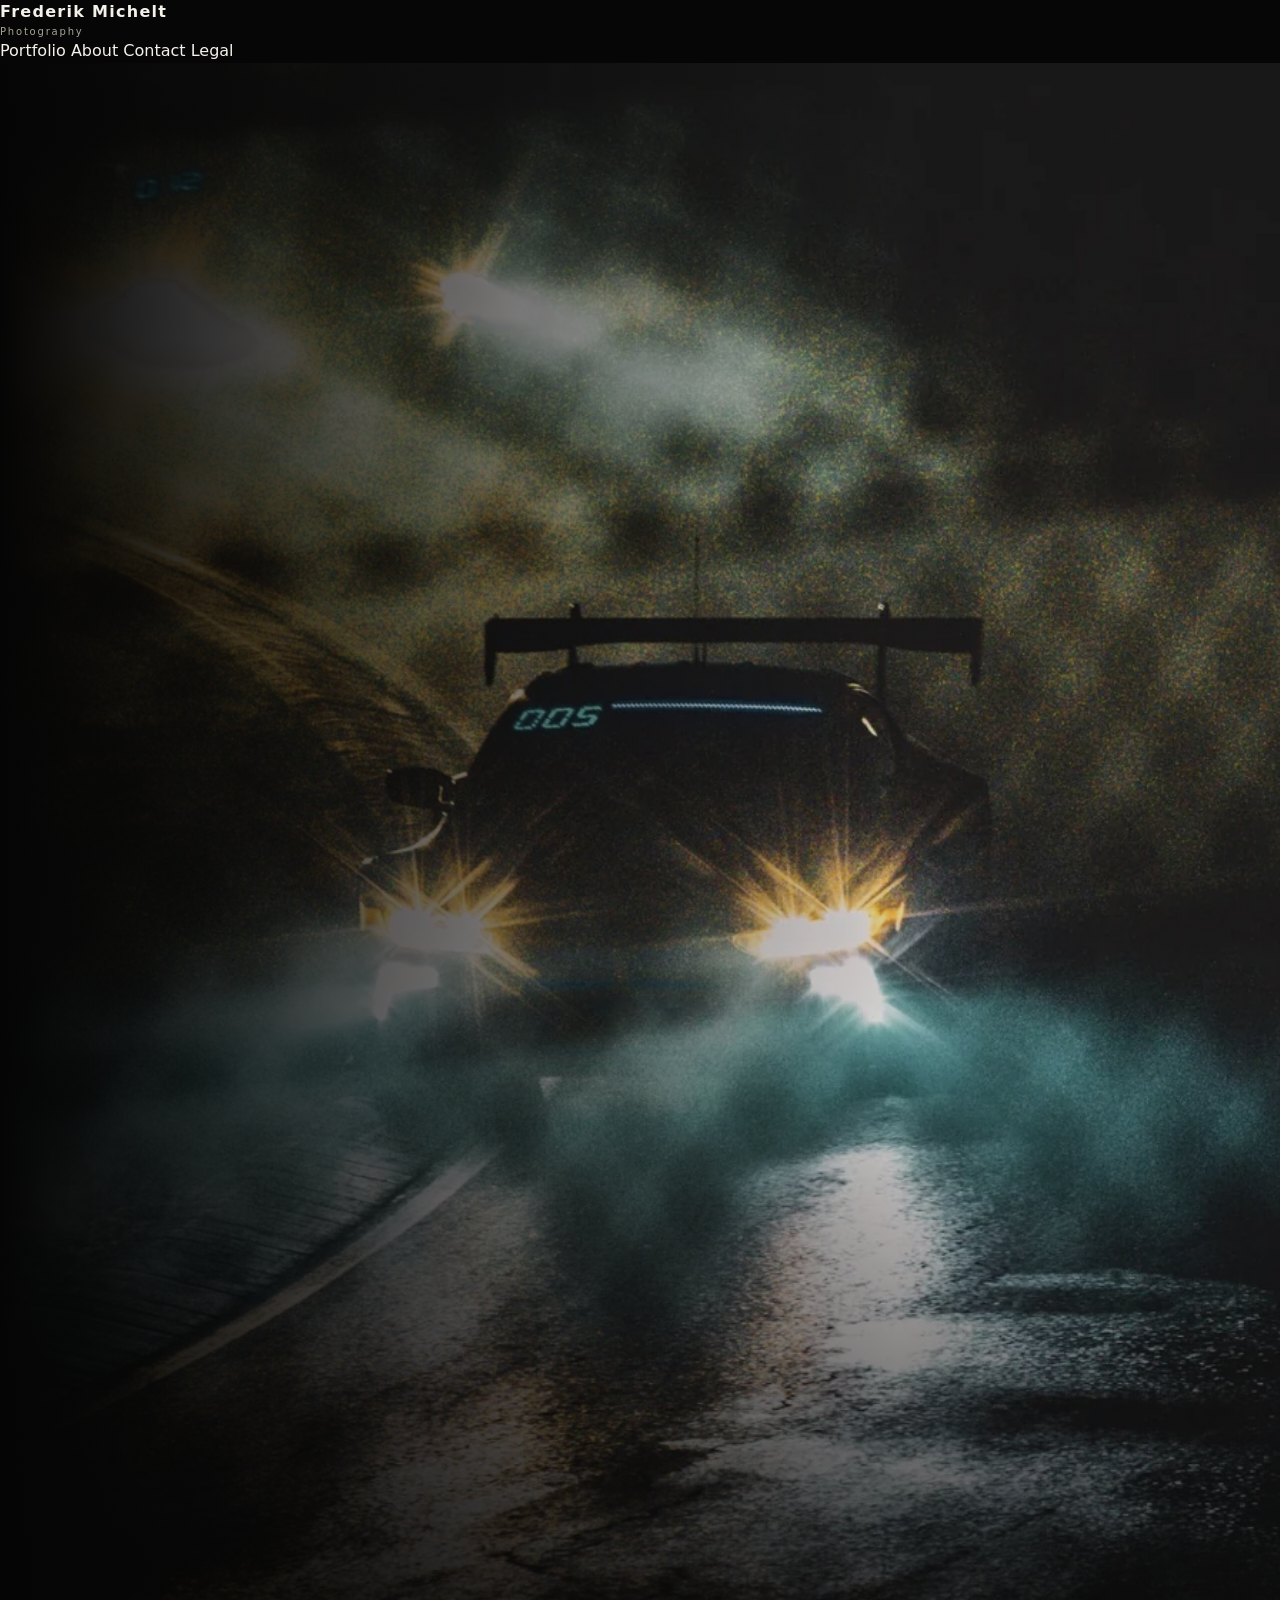
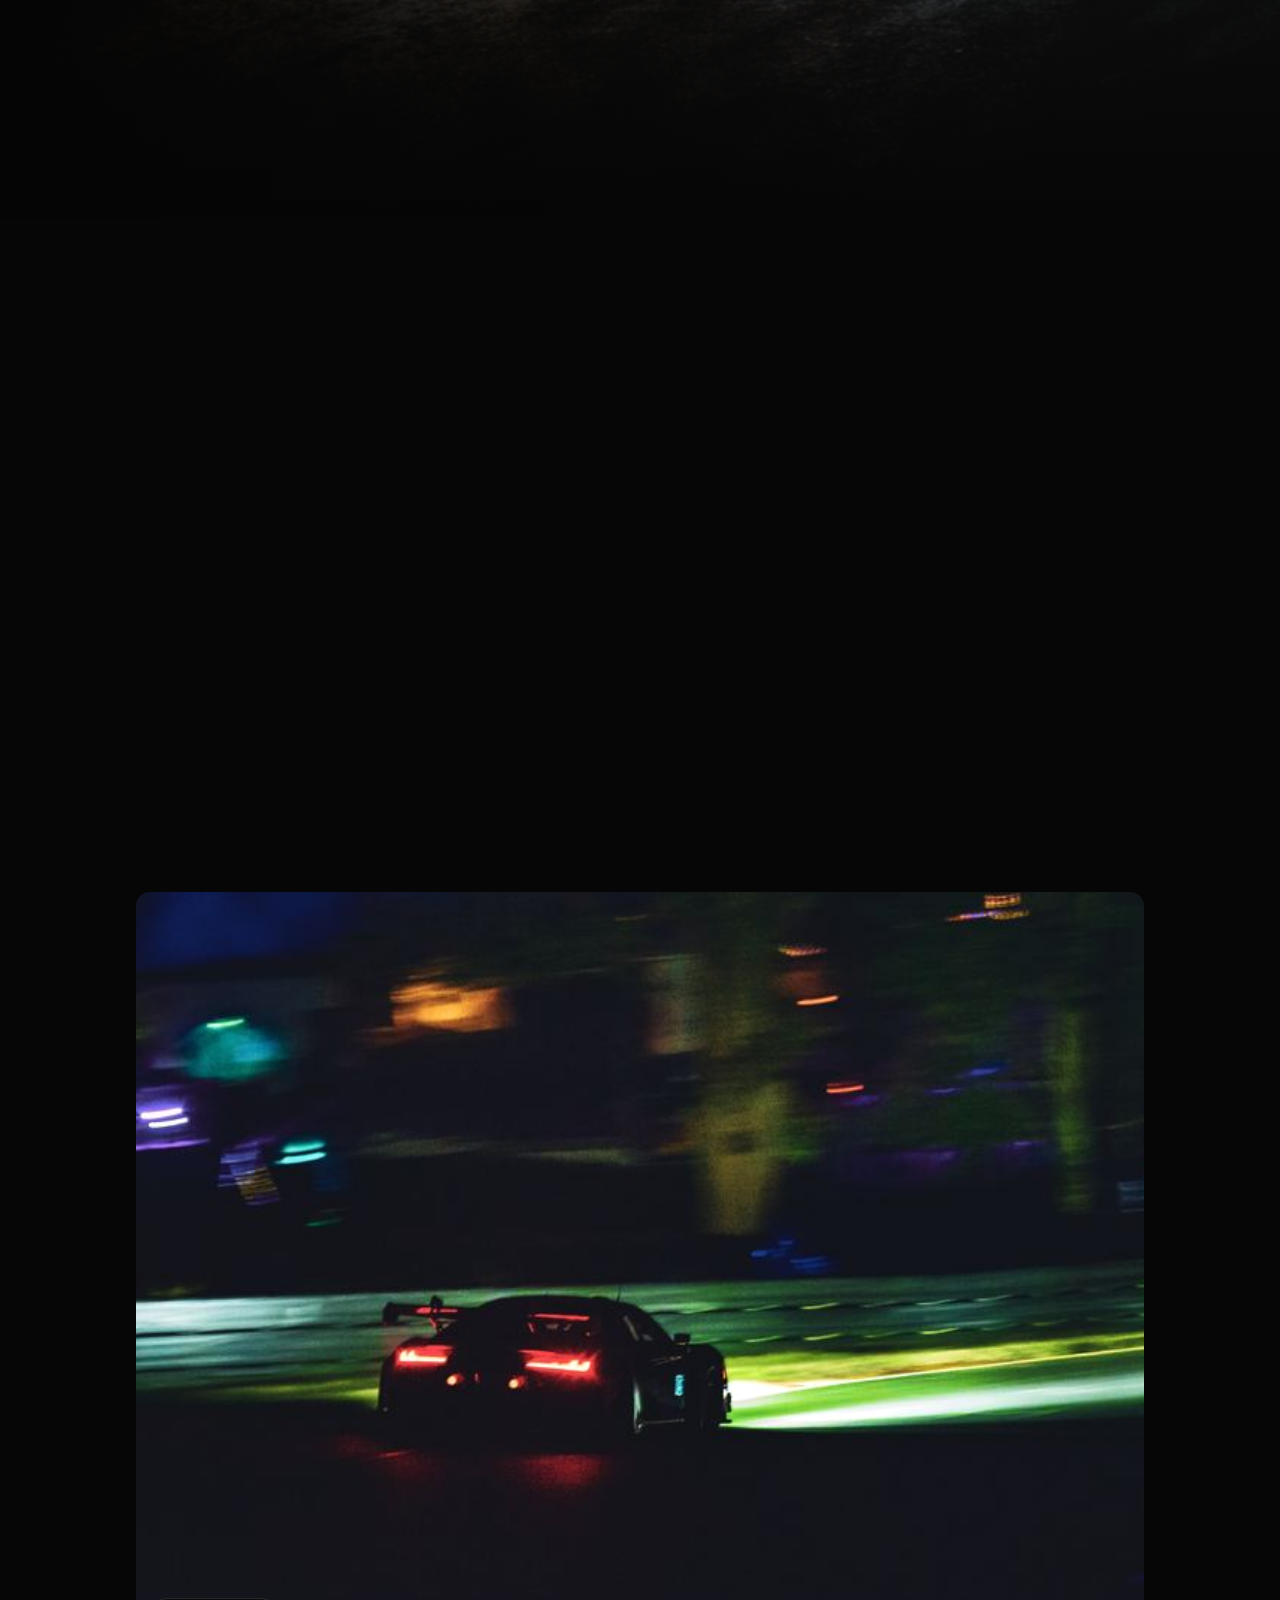
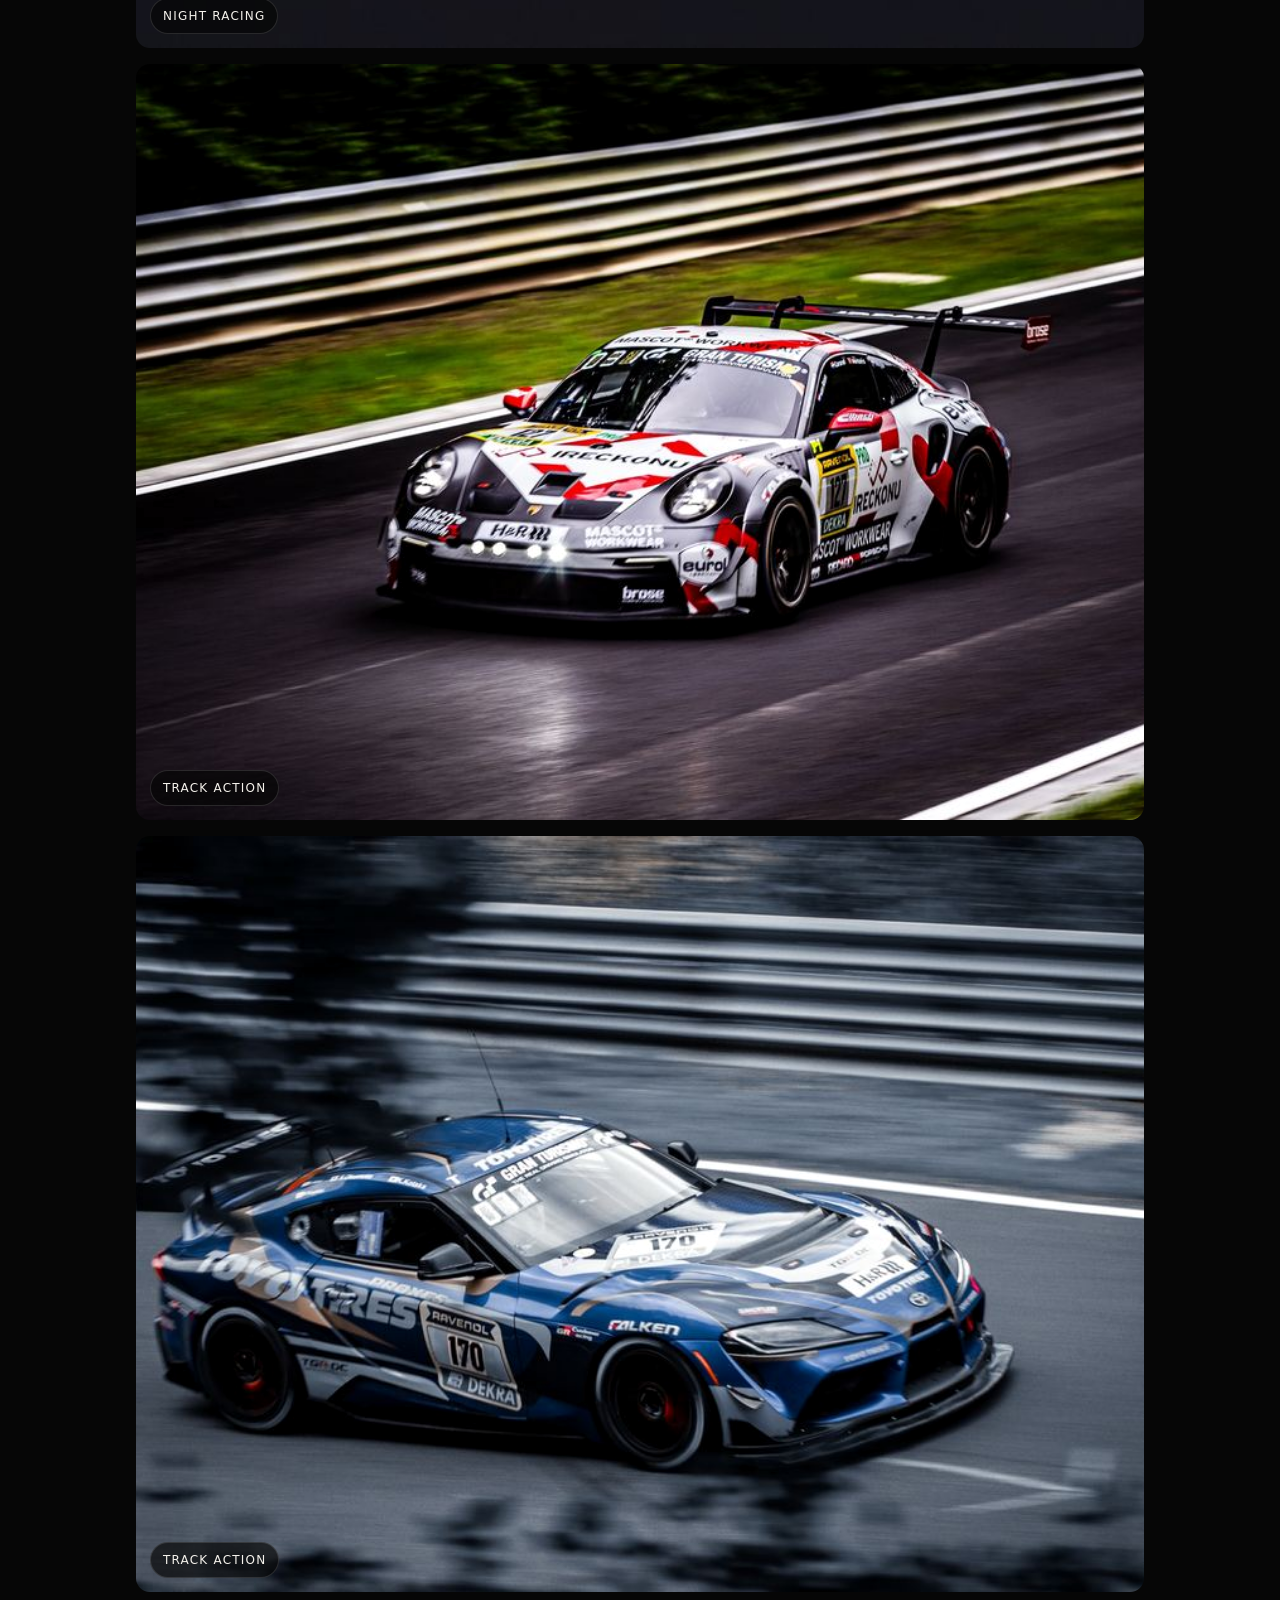
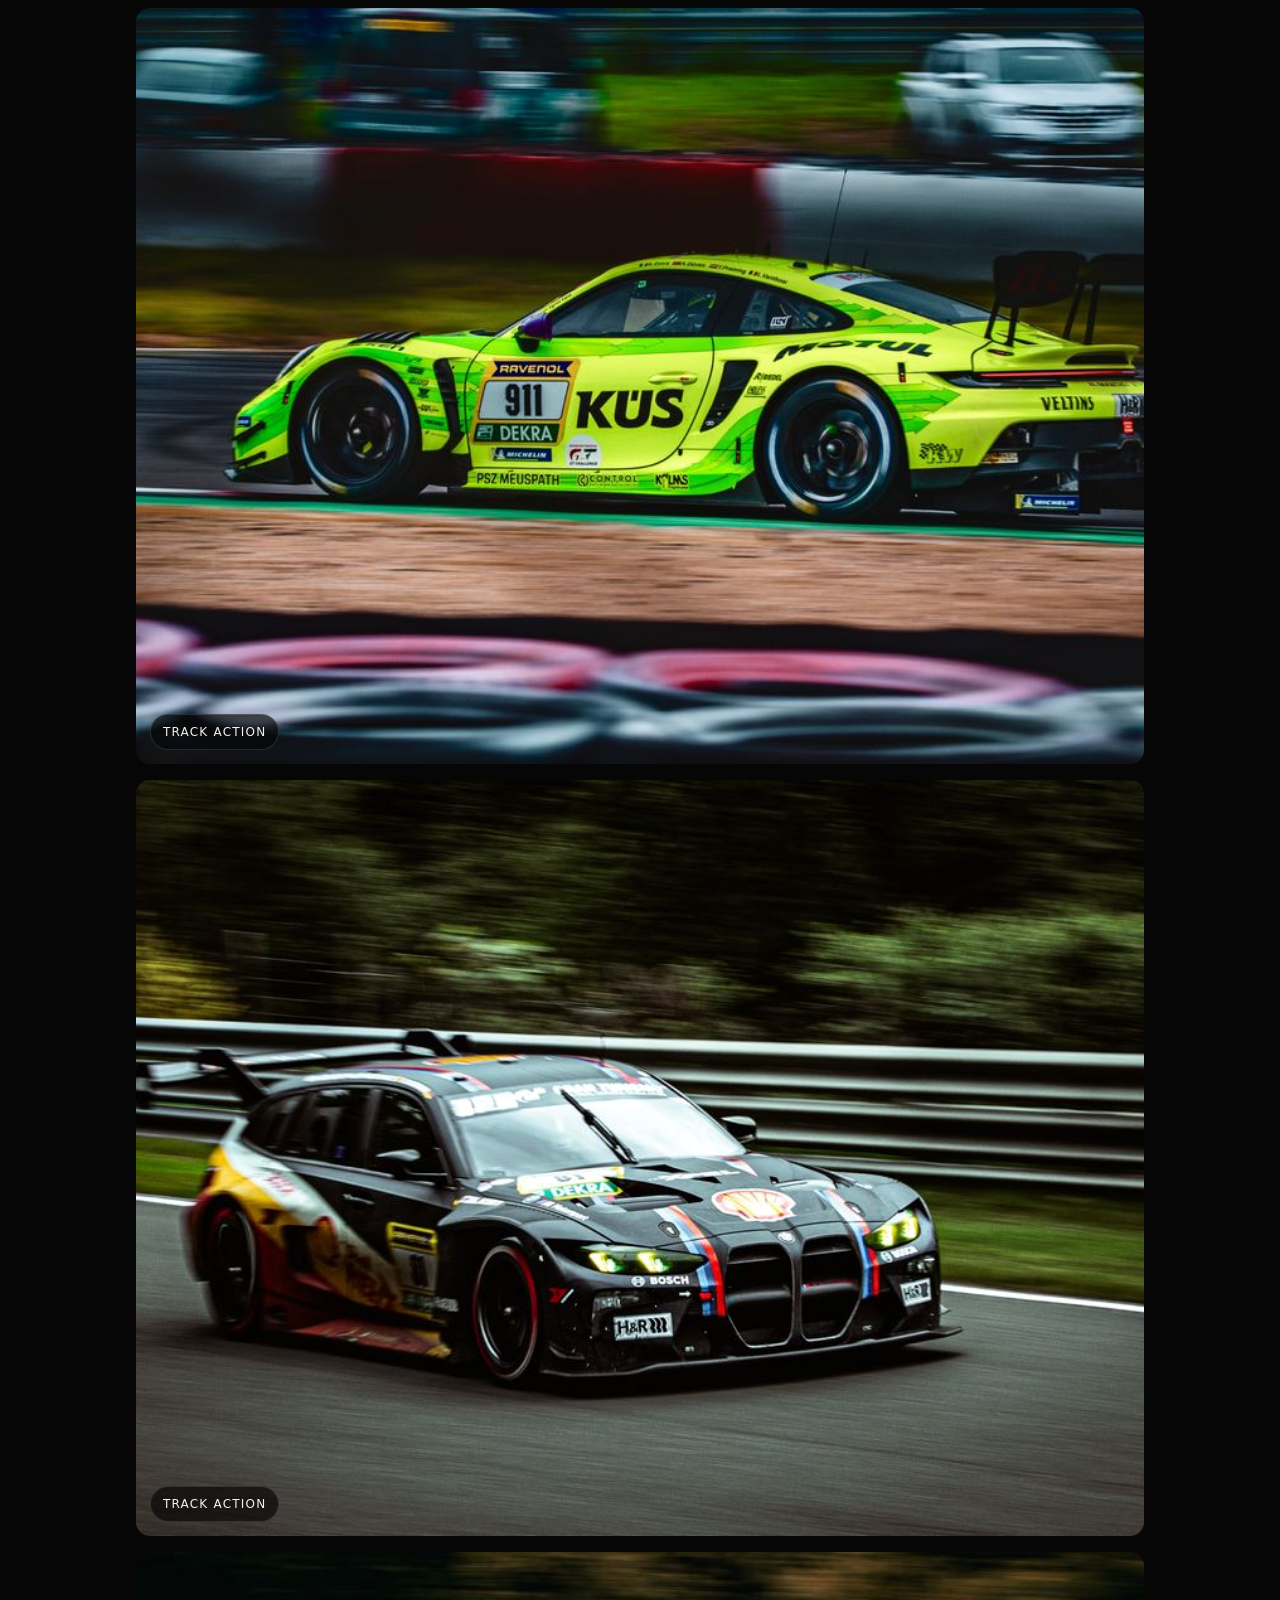
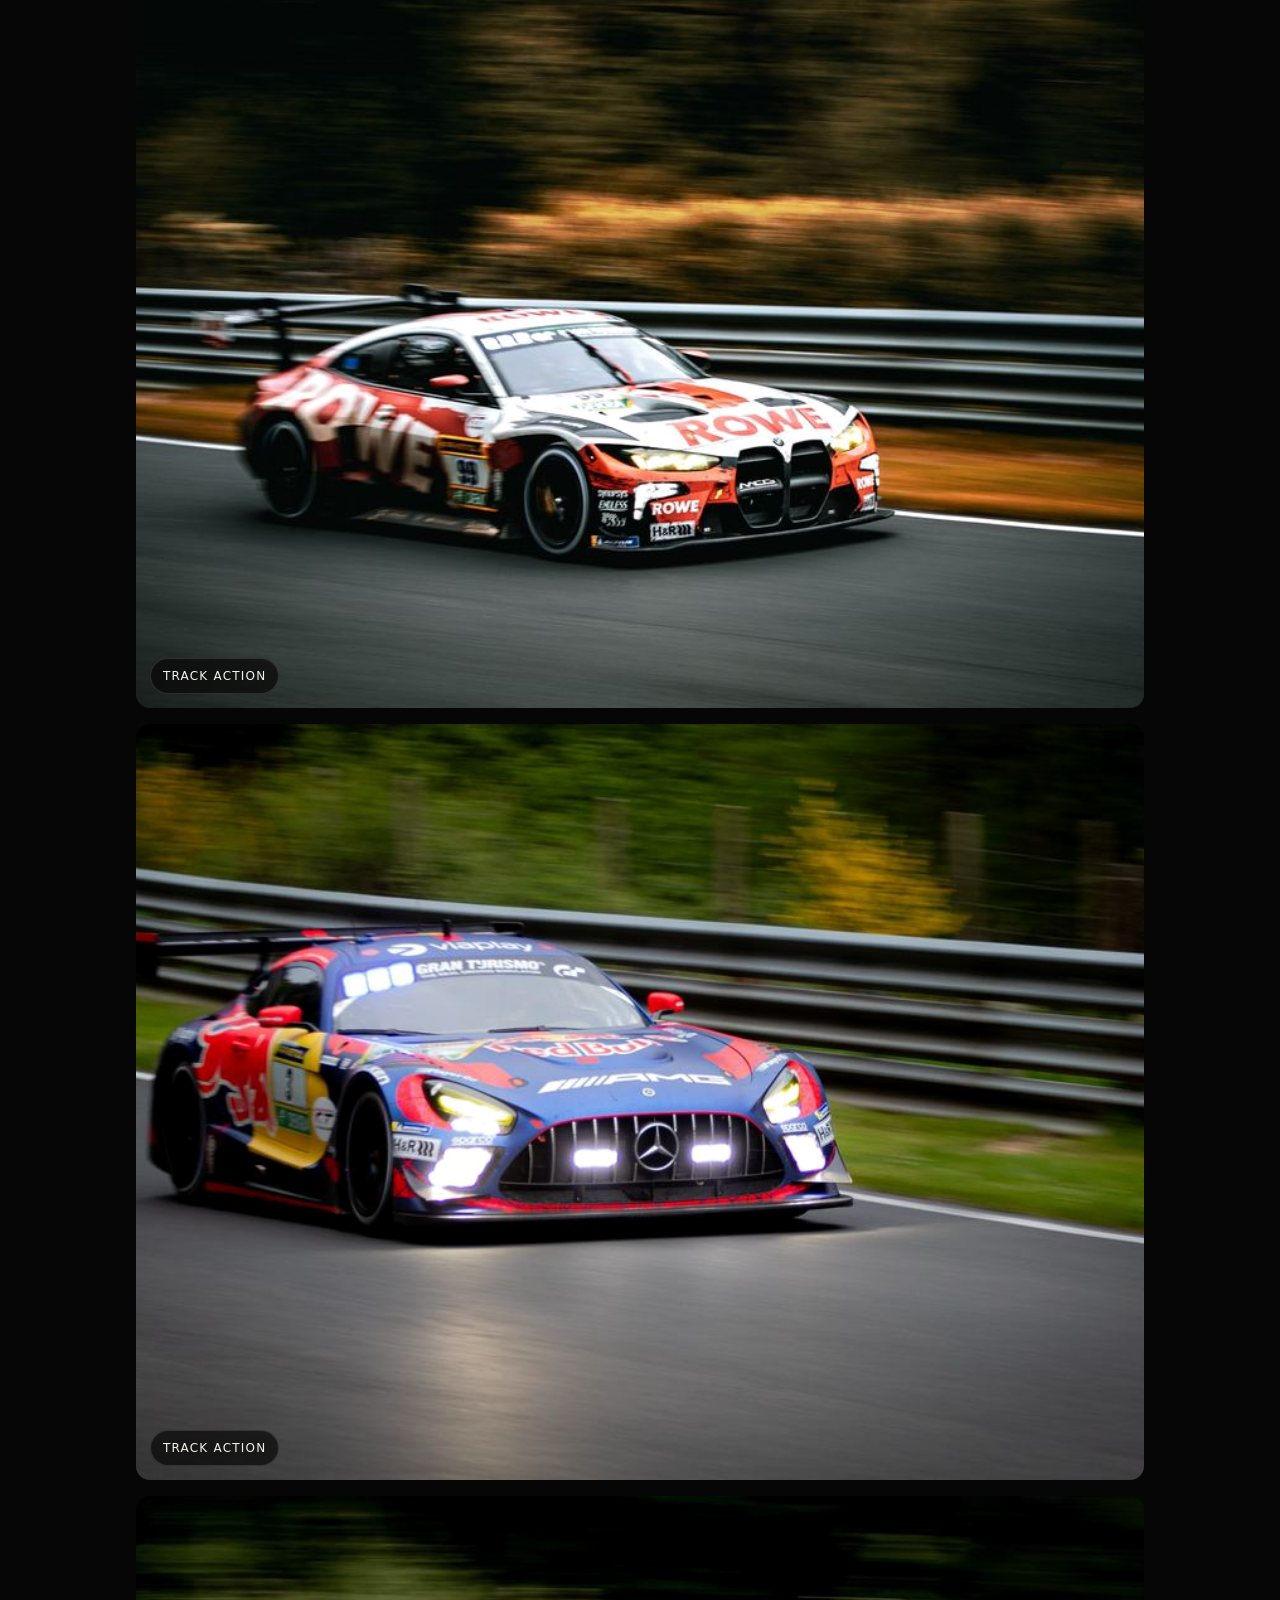
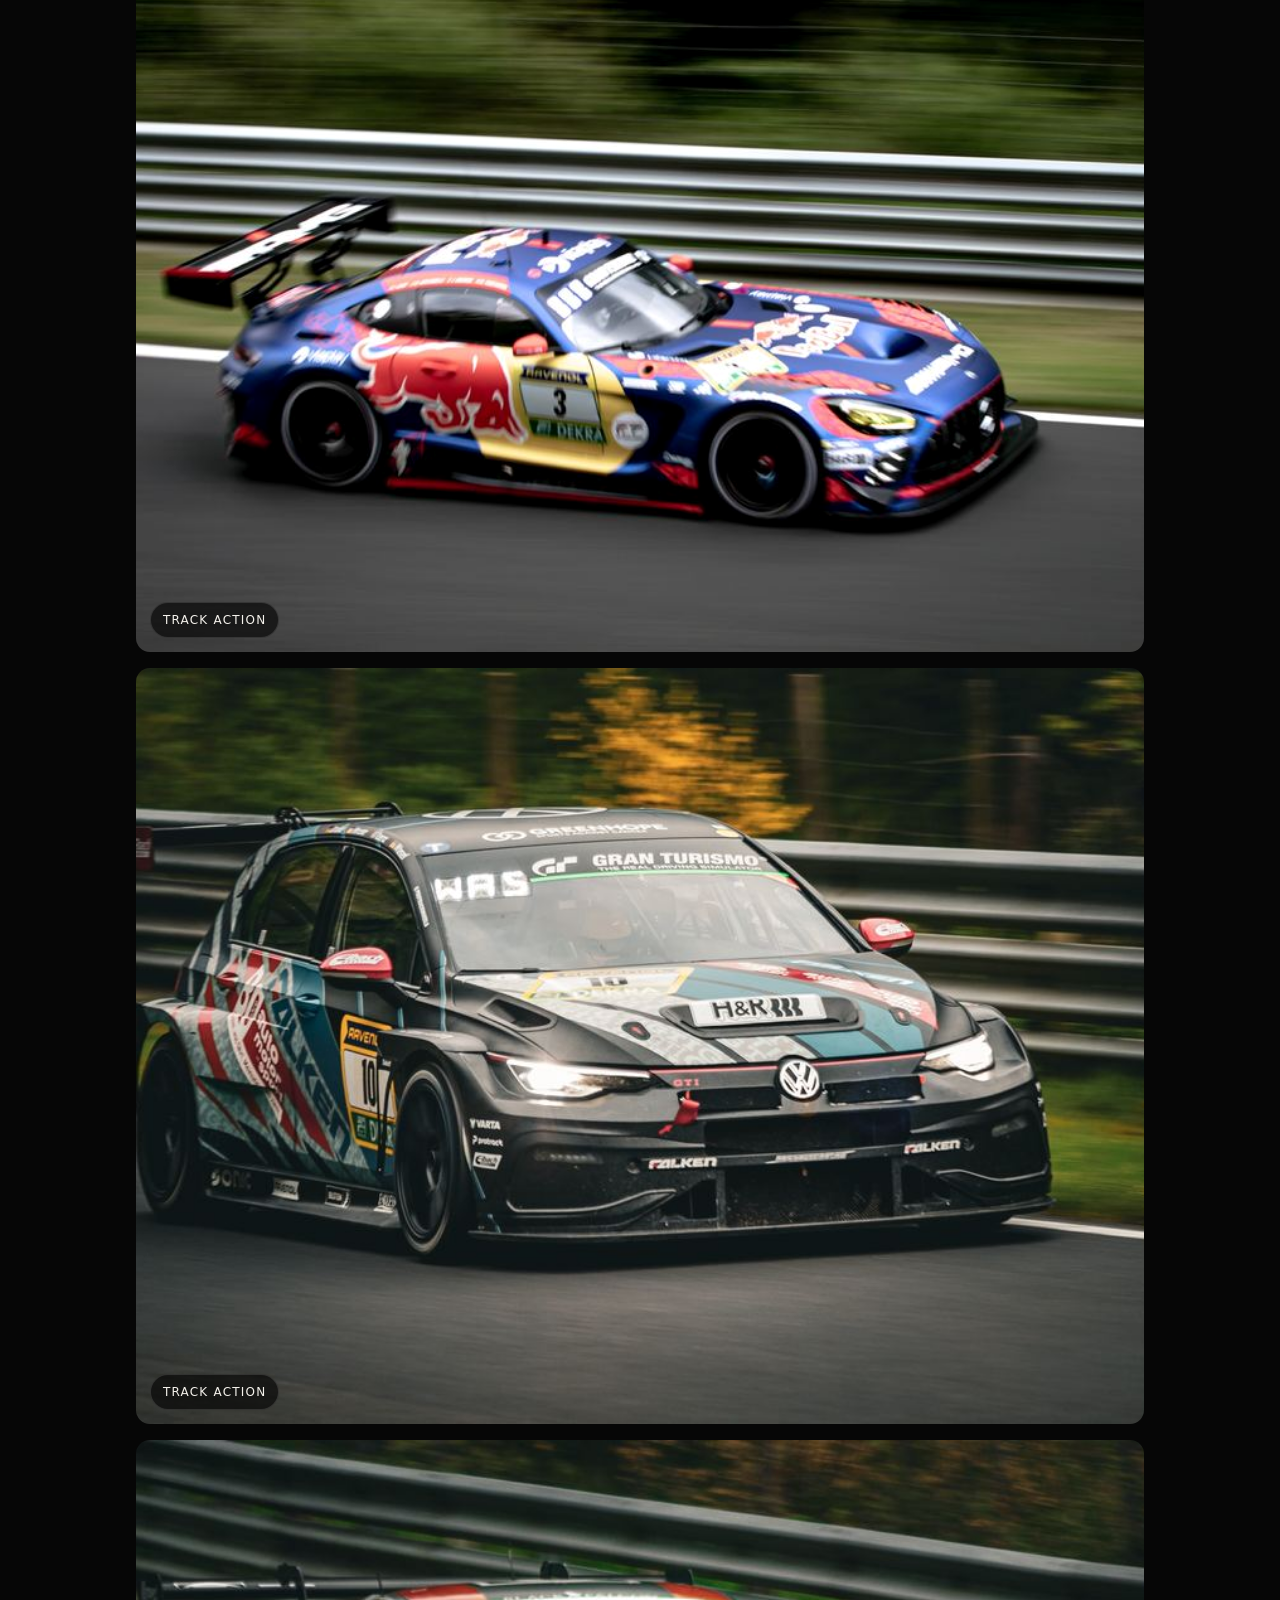
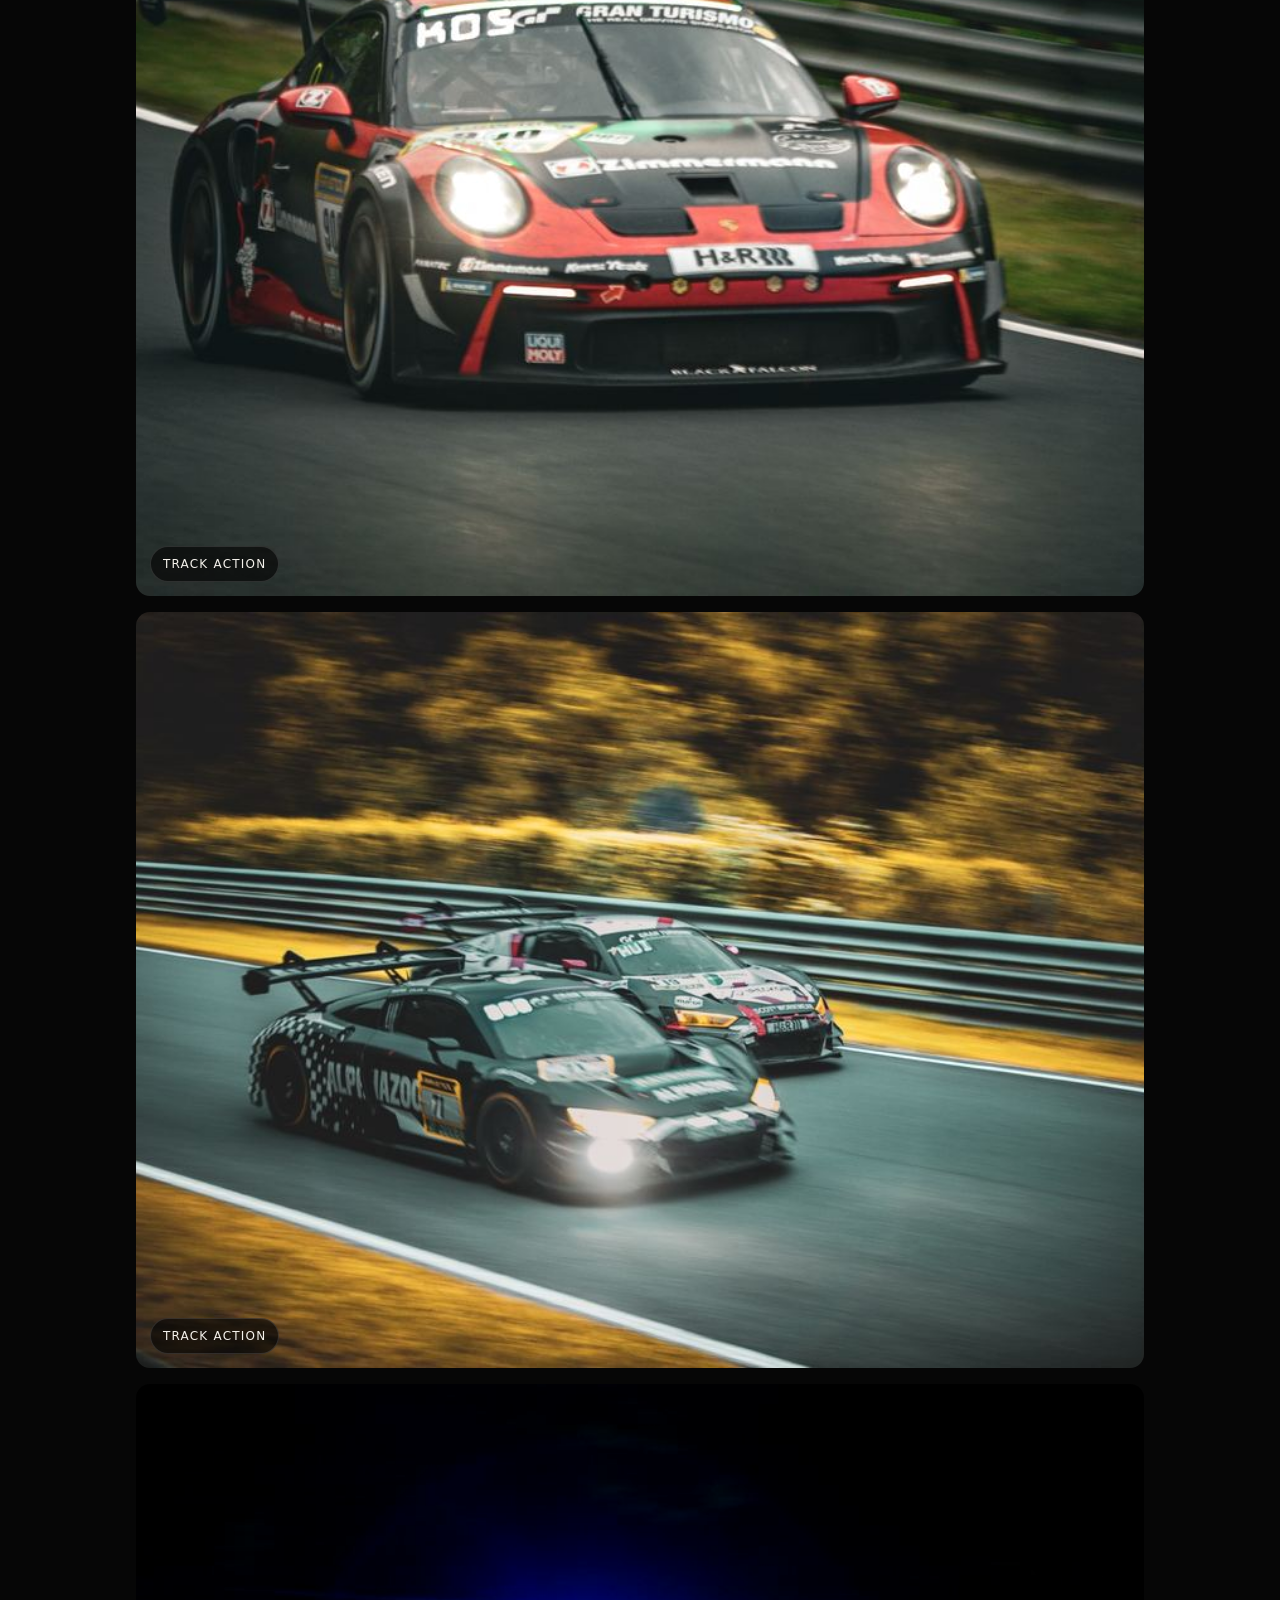
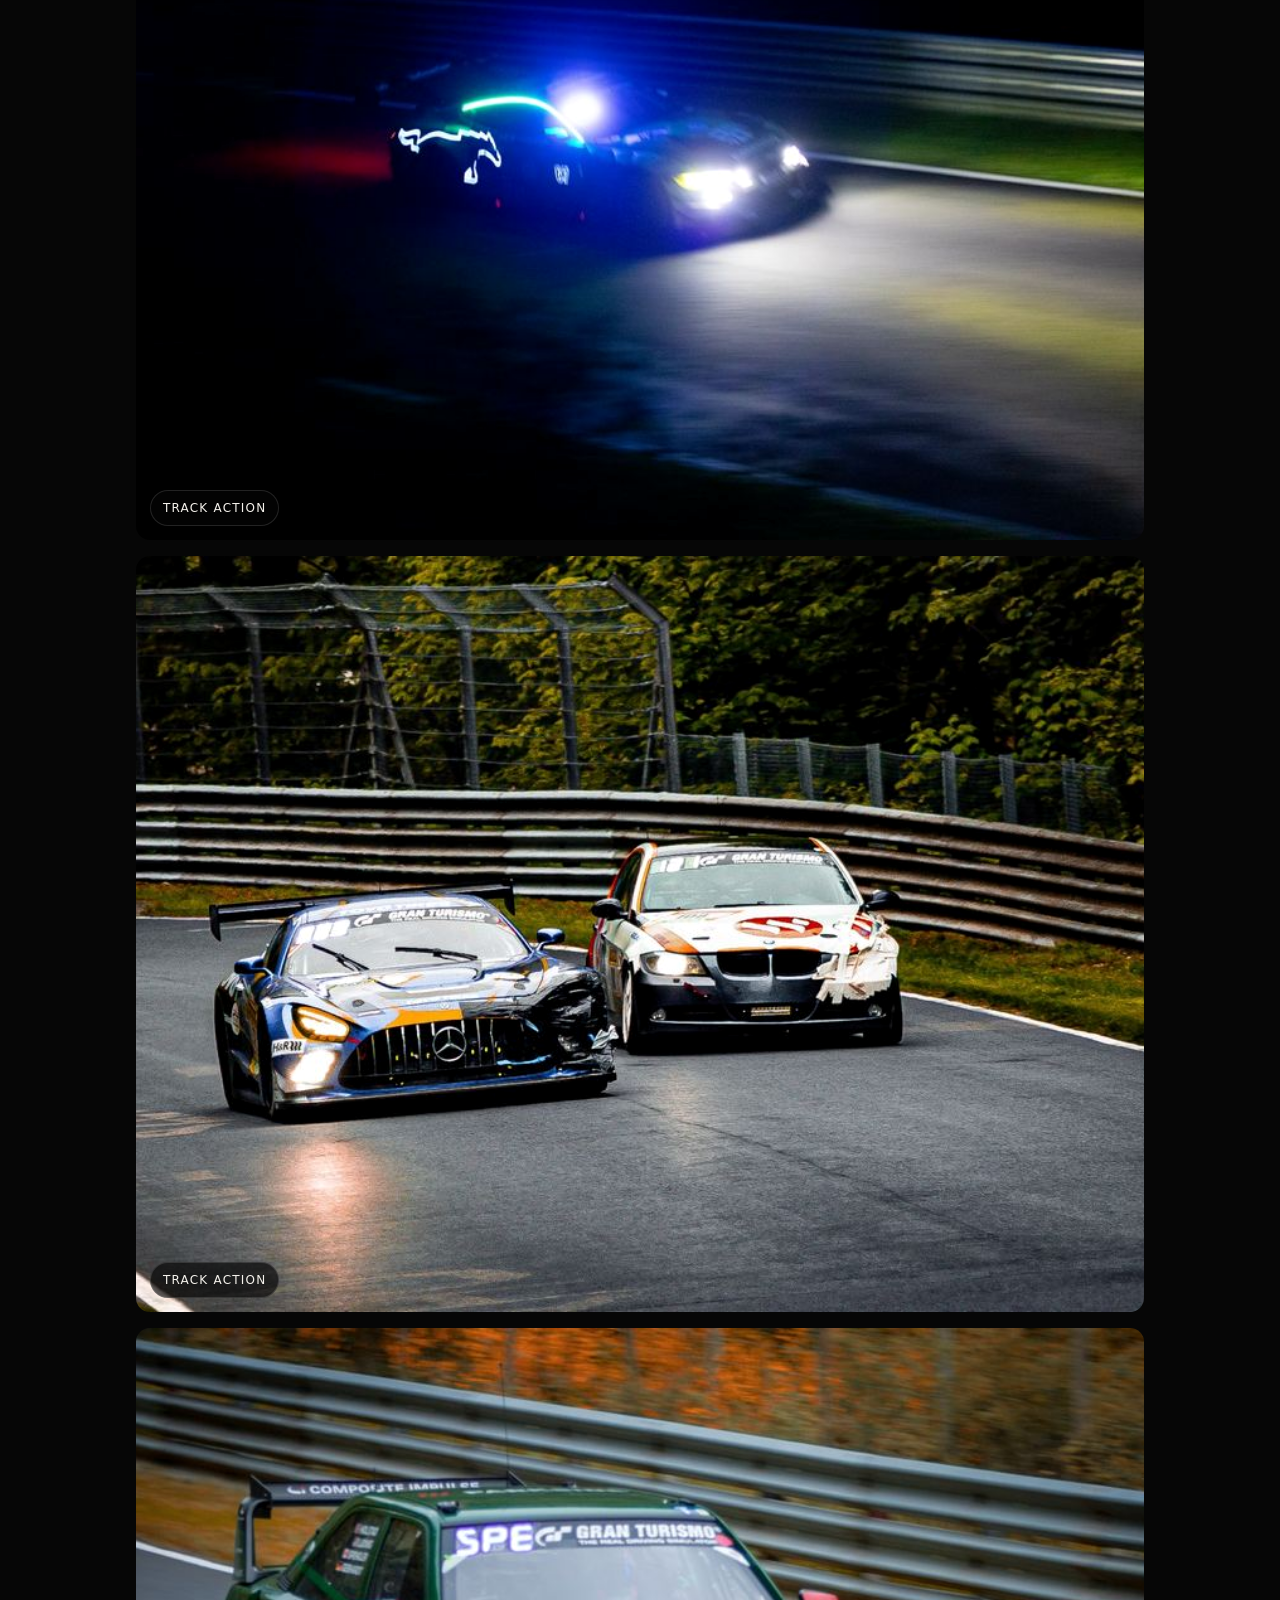
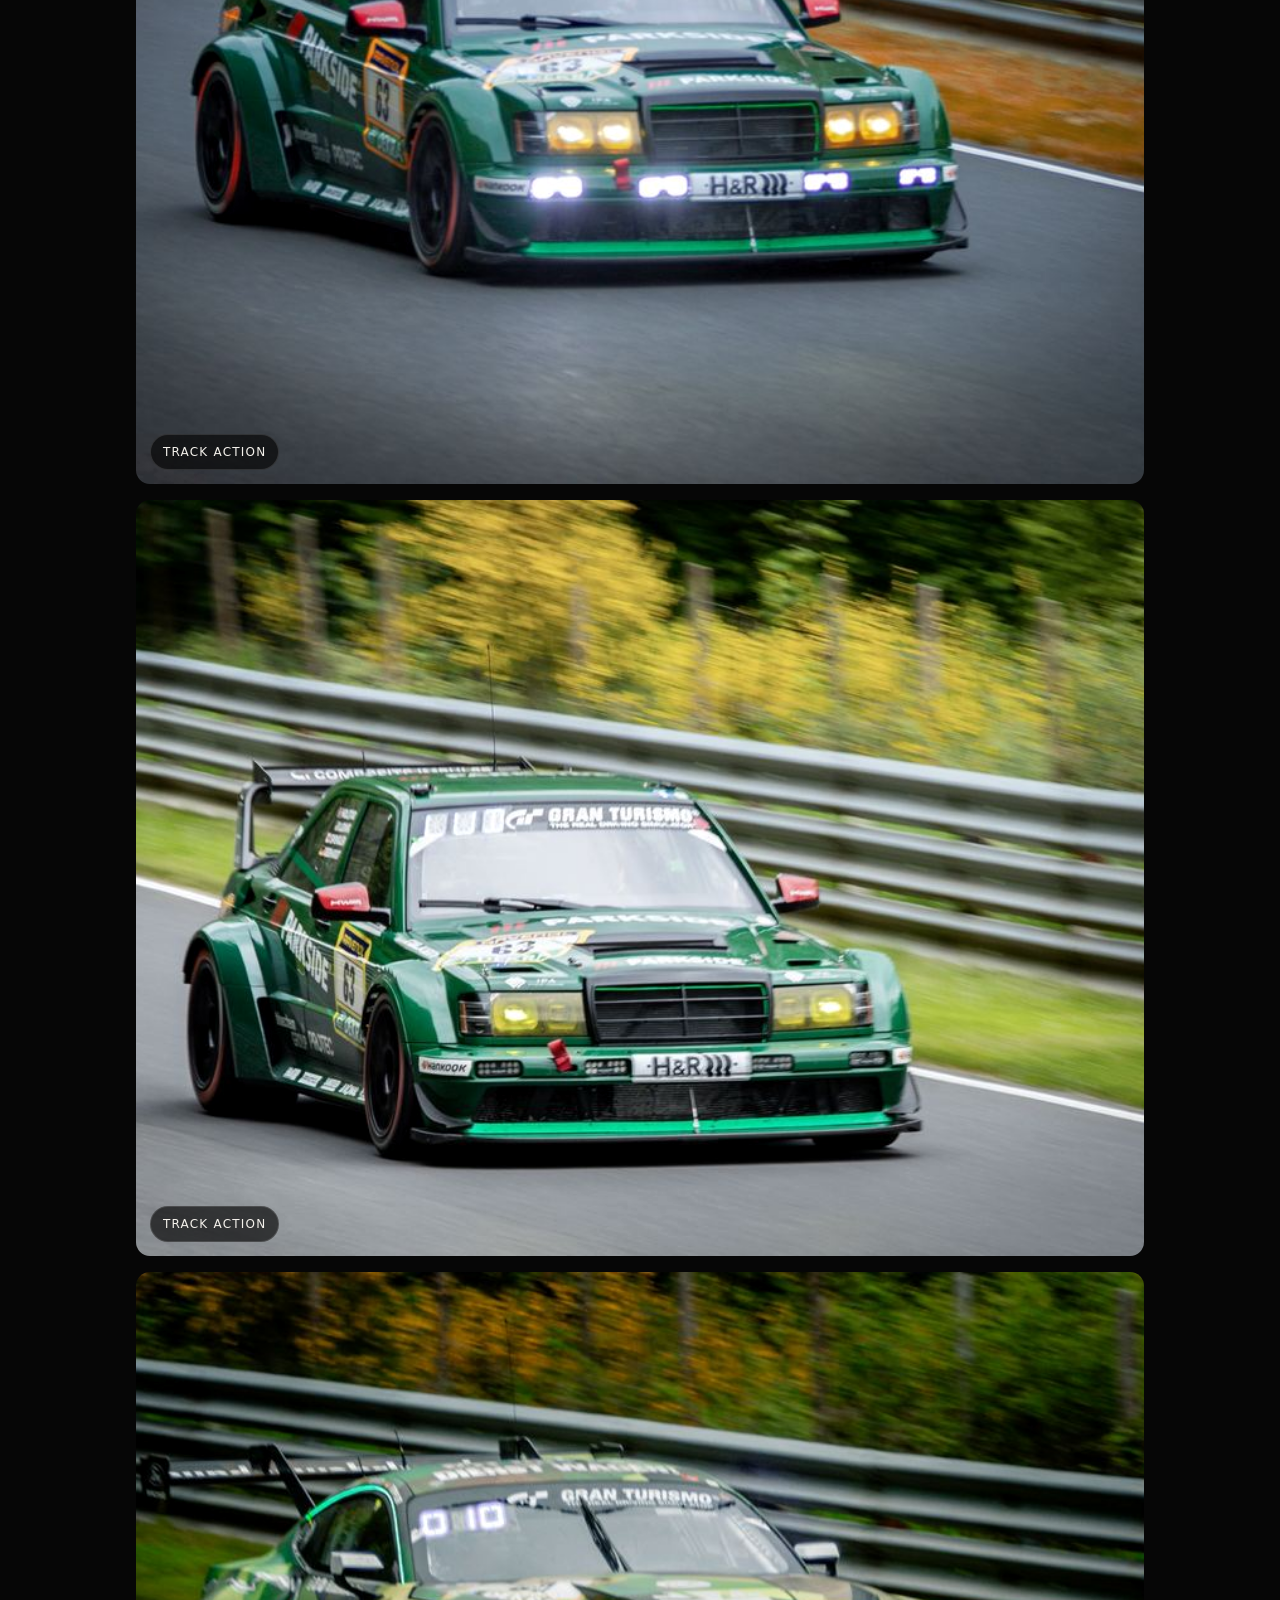
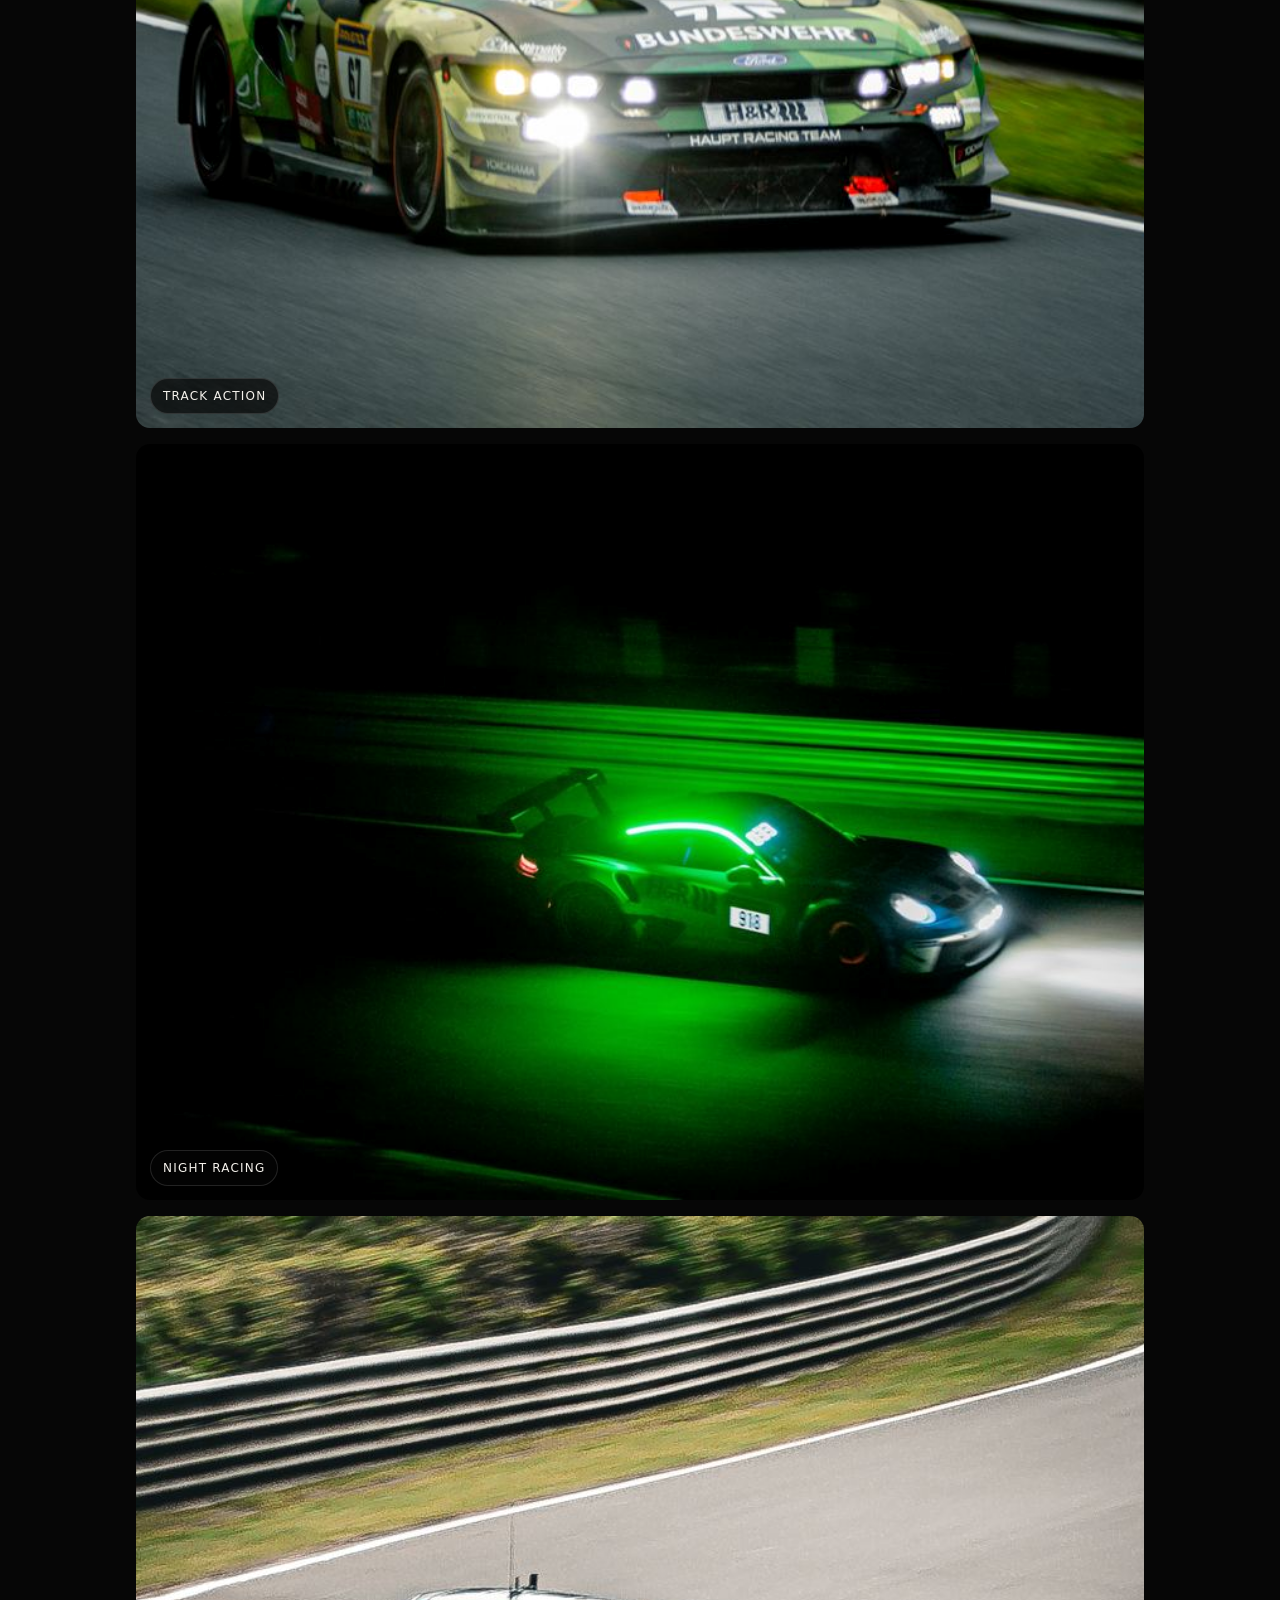
==== index.html @ 0877fefd "index.html aktualisieren" ====
<!doctype html>
<html lang="en">
<head>
  <meta charset="utf-8" />
  <meta name="viewport" content="width=device-width, initial-scale=1" />
  <title>Frederik Michelt Photography — Motorsport • Nürburgring • Storytelling</title>
  <meta name="description" content="Frederik Michelt Photography — Motorsportfotografie am Nürburgring. Track Action, Night Racing, Paddock und Storytelling." />
  <meta name="theme-color" content="#080808" />
  <meta property="og:title" content="Frederik Michelt Photography" />
  <meta property="og:description" content="Motorsport • Nürburgring • Storytelling" />
  <meta property="og:image" content="hero.jpg" />
  <link rel="preload" as="image" href="hero.jpg" />
  <link rel="stylesheet" href="styles.css" />
</head>
<body>
  <header class="site-header" data-header>
    <a href="#top" class="brand" aria-label="Startseite"><span>Frederik Michelt</span><small>Photography</small></a>
    <nav aria-label="Hauptnavigation">
      <a href="#work">Portfolio</a>
      <a href="#about">About</a>
      <a href="#contact">Contact</a>
      <a href="impressum.html">Legal</a>
    </nav>
  </header>

  <main id="top">
    <section class="hero" aria-label="Frederik Michelt Photography">
      <img src="hero.jpg" alt="GT-Rennwagen bei Nacht und Regen auf der Nordschleife" />
      <div class="hero-overlay"></div>
      <div class="hero-content reveal">
        <p class="eyebrow">Motorsport • Nürburgring • Storytelling</p>
        <h1>Frederik Michelt Photography</h1>
        <p class="lead">Capturing speed, atmosphere and the people behind every race weekend.</p>
        <div class="hero-actions">
          <a class="button" href="#work">View portfolio</a>
          <a class="button ghost" href="mailto:F.Michelt@gmx.de">Book a shoot</a>
        </div>
      </div>
      <a class="scroll-cue" href="#work" aria-label="Zum Portfolio scrollen">Scroll</a>
    </section>

    <section class="intro section reveal">
      <p class="kicker">Selected Motorsport Work</p>
      <h2>From wet night laps to quiet moments in the paddock.</h2>
      <p>Ein kompaktes, kuratiertes Portfolio aus Track Action, Night Racing, Paddock & People und Atmosphäre rund um den Nürburgring.</p>
    </section>

    <section id="work" class="section work-section">
      <div class="section-head reveal">
        <p class="kicker">Portfolio</p>
        <h2>Selected work</h2>
      </div>
      <div class="filters reveal" aria-label="Portfolio Filter">
        <button class="filter active" data-filter="All">All</button>
        <button class="filter" data-filter="Track Action">Track Action</button>
        <button class="filter" data-filter="Night Racing">Night Racing</button>
        <button class="filter" data-filter="Paddock & People">Paddock & People</button>
        <button class="filter" data-filter="Atmosphere">Atmosphere</button>
      </div>
      <div class="gallery" id="gallery">
        <figure class="tile wide" data-category="Night Racing" data-full="work-01.jpg" data-title="Rain, lights and endurance atmosphere">
          <img src="thumb-01.jpg" loading="lazy" alt="Rain, lights and endurance atmosphere" />
          <figcaption><span>Night Racing</span><strong>Rain, lights and endurance atmosphere</strong></figcaption>
        </figure>
        <figure class="tile wide" data-category="Track Action" data-full="work-02.jpg" data-title="Manthey Porsche at speed">
          <img src="thumb-02.jpg" loading="lazy" alt="Manthey Porsche at speed" />
          <figcaption><span>Track Action</span><strong>Manthey Porsche at speed</strong></figcaption>
        </figure>
        <figure class="tile " data-category="Track Action" data-full="work-03.jpg" data-title="Toyota Supra motion study">
          <img src="thumb-03.jpg" loading="lazy" alt="Toyota Supra motion study" />
          <figcaption><span>Track Action</span><strong>Toyota Supra motion study</strong></figcaption>
        </figure>
        <figure class="tile " data-category="Track Action" data-full="work-04.jpg" data-title="KÜS Porsche GT3 panning">
          <img src="thumb-04.jpg" loading="lazy" alt="KÜS Porsche GT3 panning" />
          <figcaption><span>Track Action</span><strong>KÜS Porsche GT3 panning</strong></figcaption>
        </figure>
        <figure class="tile wide" data-category="Track Action" data-full="work-05.jpg" data-title="ROWE BMW M4 GT3">
          <img src="thumb-05.jpg" loading="lazy" alt="ROWE BMW M4 GT3" />
          <figcaption><span>Track Action</span><strong>ROWE BMW M4 GT3</strong></figcaption>
        </figure>
        <figure class="tile " data-category="Track Action" data-full="work-06.jpg" data-title="BMW prototype through the forest">
          <img src="thumb-06.jpg" loading="lazy" alt="BMW prototype through the forest" />
          <figcaption><span>Track Action</span><strong>BMW prototype through the forest</strong></figcaption>
        </figure>
        <figure class="tile " data-category="Track Action" data-full="work-07.jpg" data-title="Mercedes-AMG GT3 front attack">
          <img src="thumb-07.jpg" loading="lazy" alt="Mercedes-AMG GT3 front attack" />
          <figcaption><span>Track Action</span><strong>Mercedes-AMG GT3 front attack</strong></figcaption>
        </figure>
        <figure class="tile " data-category="Track Action" data-full="work-08.jpg" data-title="Red Bull AMG panning">
          <img src="thumb-08.jpg" loading="lazy" alt="Red Bull AMG panning" />
          <figcaption><span>Track Action</span><strong>Red Bull AMG panning</strong></figcaption>
        </figure>
        <figure class="tile " data-category="Track Action" data-full="work-09.jpg" data-title="Volkswagen GTI touring car">
          <img src="thumb-09.jpg" loading="lazy" alt="Volkswagen GTI touring car" />
          <figcaption><span>Track Action</span><strong>Volkswagen GTI touring car</strong></figcaption>
        </figure>
        <figure class="tile " data-category="Track Action" data-full="work-10.jpg" data-title="Porsche on the wet line">
          <img src="thumb-10.jpg" loading="lazy" alt="Porsche on the wet line" />
          <figcaption><span>Track Action</span><strong>Porsche on the wet line</strong></figcaption>
        </figure>
        <figure class="tile " data-category="Track Action" data-full="work-11.jpg" data-title="Close racing through autumn colors">
          <img src="thumb-11.jpg" loading="lazy" alt="Close racing through autumn colors" />
          <figcaption><span>Track Action</span><strong>Close racing through autumn colors</strong></figcaption>
        </figure>
        <figure class="tile wide" data-category="Track Action" data-full="work-12.jpg" data-title="Mercedes-AMG and BMW battle">
          <img src="thumb-12.jpg" loading="lazy" alt="Mercedes-AMG and BMW battle" />
          <figcaption><span>Track Action</span><strong>Mercedes-AMG and BMW battle</strong></figcaption>
        </figure>
        <figure class="tile " data-category="Track Action" data-full="work-13.jpg" data-title="Mustang GT3 at speed">
          <img src="thumb-13.jpg" loading="lazy" alt="Mustang GT3 at speed" />
          <figcaption><span>Track Action</span><strong>Mustang GT3 at speed</strong></figcaption>
        </figure>
        <figure class="tile " data-category="Track Action" data-full="work-14.jpg" data-title="Classic Mercedes race car">
          <img src="thumb-14.jpg" loading="lazy" alt="Classic Mercedes race car" />
          <figcaption><span>Track Action</span><strong>Classic Mercedes race car</strong></figcaption>
        </figure>
        <figure class="tile " data-category="Track Action" data-full="work-15.jpg" data-title="Classic touring car panning">
          <img src="thumb-15.jpg" loading="lazy" alt="Classic touring car panning" />
          <figcaption><span>Track Action</span><strong>Classic touring car panning</strong></figcaption>
        </figure>
        <figure class="tile " data-category="Track Action" data-full="work-16.jpg" data-title="McLaren from above">
          <img src="thumb-16.jpg" loading="lazy" alt="McLaren from above" />
          <figcaption><span>Track Action</span><strong>McLaren from above</strong></figcaption>
        </figure>
        <figure class="tile " data-category="Night Racing" data-full="work-18.jpg" data-title="Green Porsche in the dark">
          <img src="thumb-18.jpg" loading="lazy" alt="Green Porsche in the dark" />
          <figcaption><span>Night Racing</span><strong>Green Porsche in the dark</strong></figcaption>
        </figure>
        <figure class="tile " data-category="Night Racing" data-full="work-19.jpg" data-title="Night light streak through the bend">
          <img src="thumb-19.jpg" loading="lazy" alt="Night light streak through the bend" />
          <figcaption><span>Night Racing</span><strong>Night light streak through the bend</strong></figcaption>
        </figure>
        <figure class="tile " data-category="Night Racing" data-full="work-20.jpg" data-title="Porsche 911 in the dark">
          <img src="thumb-20.jpg" loading="lazy" alt="Porsche 911 in the dark" />
          <figcaption><span>Night Racing</span><strong>Porsche 911 in the dark</strong></figcaption>
        </figure>
        <figure class="tile " data-category="Night Racing" data-full="work-21.jpg" data-title="Night racing through the fence">
          <img src="thumb-21.jpg" loading="lazy" alt="Night racing through the fence" />
          <figcaption><span>Night Racing</span><strong>Night racing through the fence</strong></figcaption>
        </figure>
        <figure class="tile wide" data-category="Night Racing" data-full="work-22.jpg" data-title="Rain and spray under the lights">
          <img src="thumb-22.jpg" loading="lazy" alt="Rain and spray under the lights" />
          <figcaption><span>Night Racing</span><strong>Rain and spray under the lights</strong></figcaption>
        </figure>
        <figure class="tile " data-category="Night Racing" data-full="work-23.jpg" data-title="Headlights into the night">
          <img src="thumb-23.jpg" loading="lazy" alt="Headlights into the night" />
          <figcaption><span>Night Racing</span><strong>Headlights into the night</strong></figcaption>
        </figure>
        <figure class="tile " data-category="Night Racing" data-full="work-24.jpg" data-title="Leaving the corner at night">
          <img src="thumb-24.jpg" loading="lazy" alt="Leaving the corner at night" />
          <figcaption><span>Night Racing</span><strong>Leaving the corner at night</strong></figcaption>
        </figure>
        <figure class="tile " data-category="Paddock & People" data-full="work-25.jpg" data-title="Krohn Racing crew portrait">
          <img src="thumb-25.jpg" loading="lazy" alt="Krohn Racing crew portrait" />
          <figcaption><span>Paddock & People</span><strong>Krohn Racing crew portrait</strong></figcaption>
        </figure>
        <figure class="tile tall" data-category="Paddock & People" data-full="work-26.jpg" data-title="Driver moment at the fence">
          <img src="thumb-26.jpg" loading="lazy" alt="Driver moment at the fence" />
          <figcaption><span>Paddock & People</span><strong>Driver moment at the fence</strong></figcaption>
        </figure>
        <figure class="tile " data-category="Paddock & People" data-full="work-27.jpg" data-title="Falken garage story">
          <img src="thumb-27.jpg" loading="lazy" alt="Falken garage story" />
          <figcaption><span>Paddock & People</span><strong>Falken garage story</strong></figcaption>
        </figure>
        <figure class="tile tall" data-category="Paddock & People" data-full="work-28.jpg" data-title="Helmet detail">
          <img src="thumb-28.jpg" loading="lazy" alt="Helmet detail" />
          <figcaption><span>Paddock & People</span><strong>Helmet detail</strong></figcaption>
        </figure>
        <figure class="tile " data-category="Paddock & People" data-full="work-29.jpg" data-title="Behind the fence">
          <img src="thumb-29.jpg" loading="lazy" alt="Behind the fence" />
          <figcaption><span>Paddock & People</span><strong>Behind the fence</strong></figcaption>
        </figure>
        <figure class="tile " data-category="Atmosphere" data-full="work-30.jpg" data-title="24h Nürburgring through the trees">
          <img src="thumb-30.jpg" loading="lazy" alt="24h Nürburgring through the trees" />
          <figcaption><span>Atmosphere</span><strong>24h Nürburgring through the trees</strong></figcaption>
        </figure>
        <figure class="tile wide" data-category="Atmosphere" data-full="work-31.jpg" data-title="Green Hell atmosphere">
          <img src="thumb-31.jpg" loading="lazy" alt="Green Hell atmosphere" />
          <figcaption><span>Atmosphere</span><strong>Green Hell atmosphere</strong></figcaption>
        </figure>
        <figure class="tile " data-category="Atmosphere" data-full="work-32.jpg" data-title="Porsche, black and white curve">
          <img src="thumb-32.jpg" loading="lazy" alt="Porsche, black and white curve" />
          <figcaption><span>Atmosphere</span><strong>Porsche, black and white curve</strong></figcaption>
        </figure>
        <figure class="tile " data-category="Track Action" data-full="work-33.jpg" data-title="Endurance racing at dusk">
          <img src="thumb-33.jpg" loading="lazy" alt="Endurance racing at dusk" />
          <figcaption><span>Track Action</span><strong>Endurance racing at dusk</strong></figcaption>
        </figure>
      </div>
    </section>

    <section id="about" class="section about reveal">
      <div>
        <p class="kicker">About</p>
        <h2>Motorsport photography with focus on speed, atmosphere and story.</h2>
      </div>
      <div class="about-text">
        <p>Ich bin Frederik Michelt, Motorsportfotograf mit Fokus auf Langstreckenrennen und den Nürburgring. Meine Arbeit zeigt nicht nur Geschwindigkeit, sondern auch die Momente abseits der Ideallinie: Licht, Wetter, Menschen, Vorbereitung und Emotionen.</p>
        <p>Von Mitziehern auf der Nordschleife bis zu Paddock-Reportagen begleite ich Rennwochenenden mit einem klaren, cinematischen Look.</p>
        <div class="stats">
          <span><strong>Track Action</strong> Motion & speed</span>
          <span><strong>Night Racing</strong> Rain & atmosphere</span>
          <span><strong>Paddock</strong> People & storytelling</span>
        </div>
      </div>
    </section>

    <section class="section contact" id="contact">
      <div class="contact-card reveal">
        <p class="kicker">Contact</p>
        <h2>Available for motorsport events, team coverage and editorial work.</h2>
        <div class="contact-links">
          <a href="mailto:F.Michelt@gmx.de">F.Michelt@gmx.de</a>
          <a href="https://www.instagram.com/fotografie.michelt" target="_blank" rel="noopener">@fotografie.michelt</a>
        </div>
      </div>
    </section>
  </main>

  <footer>
    <p>© <span id="year"></span> Frederik Michelt Photography</p>
    <p class="legal-note"><a href="impressum.html">Impressum</a> · <a href="datenschutz.html">Datenschutz</a></p>
  </footer>

  <div class="lightbox" id="lightbox" aria-hidden="true" role="dialog" aria-label="Bildansicht">
    <button class="close" aria-label="Schließen">×</button>
    <button class="prev" aria-label="Vorheriges Bild">‹</button>
    <img alt="" />
    <button class="next" aria-label="Nächstes Bild">›</button>
    <p></p>
  </div>

  <script src="script.js"></script>
</body>
</html>
---- styles.css ----
:root{--bg:#060606;--panel:#101010;--text:#f4f1eb;--muted:#a9a39a;--line:#2a2926;--accent:#d4382d;--max:1180px}*{box-sizing:border-box}html{scroll-behavior:smooth}body{margin:0;background:var(--bg);color:var(--text);font-family:Inter,ui-sans-serif,system-ui,-apple-system,BlinkMacSystemFont,"Segoe UI",sans-serif;line-height:1.5}a{color:inherit;text-decoration:none}.nav{position:fixed;top:0;z-index:50;width:100%;display:flex;justify-content:space-between;align-items:center;padding:18px clamp(18px,4vw,52px);background:linear-gradient(#050505d9,#05050500);backdrop-filter:blur(6px)}.brand{font-weight:800;letter-spacing:.08em}.brand small{display:block;font-size:10px;font-weight:500;color:var(--muted);letter-spacing:.18em}.nav__links{display:flex;gap:26px;font-size:13px;text-transform:uppercase;letter-spacing:.12em}.hero{min-height:100svh;position:relative;display:grid;align-items:end;overflow:hidden}.hero:before{content:"";position:absolute;inset:0;background:url('work-01.webp') center/cover no-repeat;filter:saturate(1.03) contrast(1.04);transform:scale(1.04)}.hero:after{content:"";position:absolute;inset:0;background:linear-gradient(90deg,#050505 0%,#05050599 34%,#05050525 70%),linear-gradient(0deg,#060606 0%,#0000 42%)}.hero__content{position:relative;z-index:1;max-width:var(--max);padding:0 clamp(22px,6vw,74px) 12vh}.hero__tag{display:inline-flex;align-items:center;gap:10px;margin-bottom:18px;padding:9px 13px;border:1px solid #ffffff30;border-radius:999px;background:#05050570;color:#f4f1eb;font-size:12px;text-transform:uppercase;letter-spacing:.14em}.hero__tag:before{content:'';width:8px;height:8px;border-radius:50%;background:var(--accent);box-shadow:0 0 22px var(--accent)}.kicker{color:var(--accent);text-transform:uppercase;letter-spacing:.22em;font-size:13px;font-weight:800}.hero h1{font-size:clamp(48px,9.5vw,124px);line-height:.92;margin:18px 0 22px;letter-spacing:-.06em;max-width:920px}.hero p{max-width:690px;color:#ddd6cc;font-size:clamp(18px,2.2vw,26px);text-shadow:0 8px 32px #000}.btns{display:flex;gap:14px;flex-wrap:wrap;margin-top:34px}.btn{border:1px solid #ffffff40;border-radius:999px;padding:13px 19px;font-size:13px;letter-spacing:.12em;text-transform:uppercase}.btn--primary{background:var(--text);color:#050505}.section{max-width:var(--max);margin:auto;padding:94px clamp(20px,5vw,46px)}.section__head{display:flex;justify-content:space-between;gap:40px;align-items:end;margin-bottom:32px}.section h2{font-size:clamp(30px,5vw,70px);line-height:.95;letter-spacing:-.05em;margin:0}.section__head p,.lead{max-width:530px;color:var(--muted)}.stats{display:grid;grid-template-columns:repeat(3,1fr);border-block:1px solid var(--line);margin-top:44px}.stat{padding:26px;border-right:1px solid var(--line)}.stat:last-child{border-right:0}.stat b{font-size:30px}.stat span{display:block;color:var(--muted);font-size:13px;text-transform:uppercase;letter-spacing:.12em}.filters{display:flex;gap:10px;flex-wrap:wrap;margin-bottom:24px}.filters button{background:#111;border:1px solid var(--line);color:var(--muted);border-radius:999px;padding:10px 15px;cursor:pointer}.filters button.active{color:white;border-color:#fff;background:#ffffff12}.grid{display:grid;grid-template-columns:repeat(12,1fr);gap:14px}.tile{grid-column:span 4;background:transparent;border:0;padding:0;position:relative;overflow:hidden;border-radius:14px;aspect-ratio:4/3;cursor:pointer}.tile:nth-child(6n+1),.tile:nth-child(6n+4){grid-column:span 8}.tile img{width:100%;height:100%;object-fit:cover;display:block;transition:transform .7s ease,filter .7s ease;filter:saturate(.98) contrast(1.02)}.tile:hover img{transform:scale(1.04);filter:saturate(1.08) contrast(1.08)}.tile span{position:absolute;left:14px;bottom:14px;background:#050505aa;border:1px solid #ffffff20;border-radius:999px;padding:8px 12px;font-size:12px;letter-spacing:.1em;text-transform:uppercase}.split{display:grid;grid-template-columns:1fr 1fr;gap:38px;align-items:center}.portrait-card{background:#111;border:1px solid var(--line);border-radius:24px;padding:36px}.portrait-card h3{font-size:32px;margin:0 0 14px}.contact{background:#0f0f0f;border-top:1px solid var(--line);border-bottom:1px solid var(--line)}.contact .section{display:grid;grid-template-columns:1.1fr .9fr;gap:50px}.contact-links{display:grid;gap:14px}.contact-links a{padding:18px;border:1px solid var(--line);border-radius:14px;background:#151515}.footer{max-width:var(--max);margin:auto;padding:36px clamp(20px,5vw,46px);display:flex;justify-content:space-between;gap:20px;color:var(--muted);font-size:13px}.footer a{margin-left:18px}.lightbox{position:fixed;inset:0;background:#030303ee;z-index:100;display:none;align-items:center;justify-content:center;padding:30px}.lightbox.is-open{display:flex}.lightbox img{max-width:92vw;max-height:84vh;object-fit:contain}.lightbox__meta{position:absolute;left:28px;bottom:22px;color:var(--muted)}.lightbox button{position:absolute;background:#ffffff12;color:white;border:1px solid #ffffff30;border-radius:999px;width:46px;height:46px;cursor:pointer}.lightbox [data-close]{right:24px;top:24px}.lightbox [data-prev]{left:24px}.lightbox [data-next]{right:24px}.reveal{opacity:0;transform:translateY(18px);transition:opacity .7s ease,transform .7s ease}.reveal.in{opacity:1;transform:none}@media(max-width:780px){.nav__links{display:none}.hero:before{background-position:center top}.hero h1{font-size:54px}.section{padding:70px 18px}.section__head,.split,.contact .section{display:block}.stats{grid-template-columns:1fr}.stat{border-right:0;border-bottom:1px solid var(--line)}.grid{display:block}.tile{display:block;margin-bottom:14px;width:100%;aspect-ratio:1.25}.footer{display:block}.footer a{display:inline-block;margin:12px 12px 0 0}}
.lang-switch{display:flex;align-items:center;gap:7px;margin-left:8px;padding-left:18px;border-left:1px solid #ffffff35}.lang-switch button{appearance:none;border:0;background:transparent;color:var(--muted);font:inherit;font-size:12px;letter-spacing:.12em;cursor:pointer;padding:2px}.lang-switch button.active{color:var(--text);font-weight:800}.lang-switch span{color:#ffffff45}@media(max-width:780px){.nav__links{display:flex;gap:0}.nav__links>a{display:none}.lang-switch{border-left:0;margin-left:0;padding-left:0}}
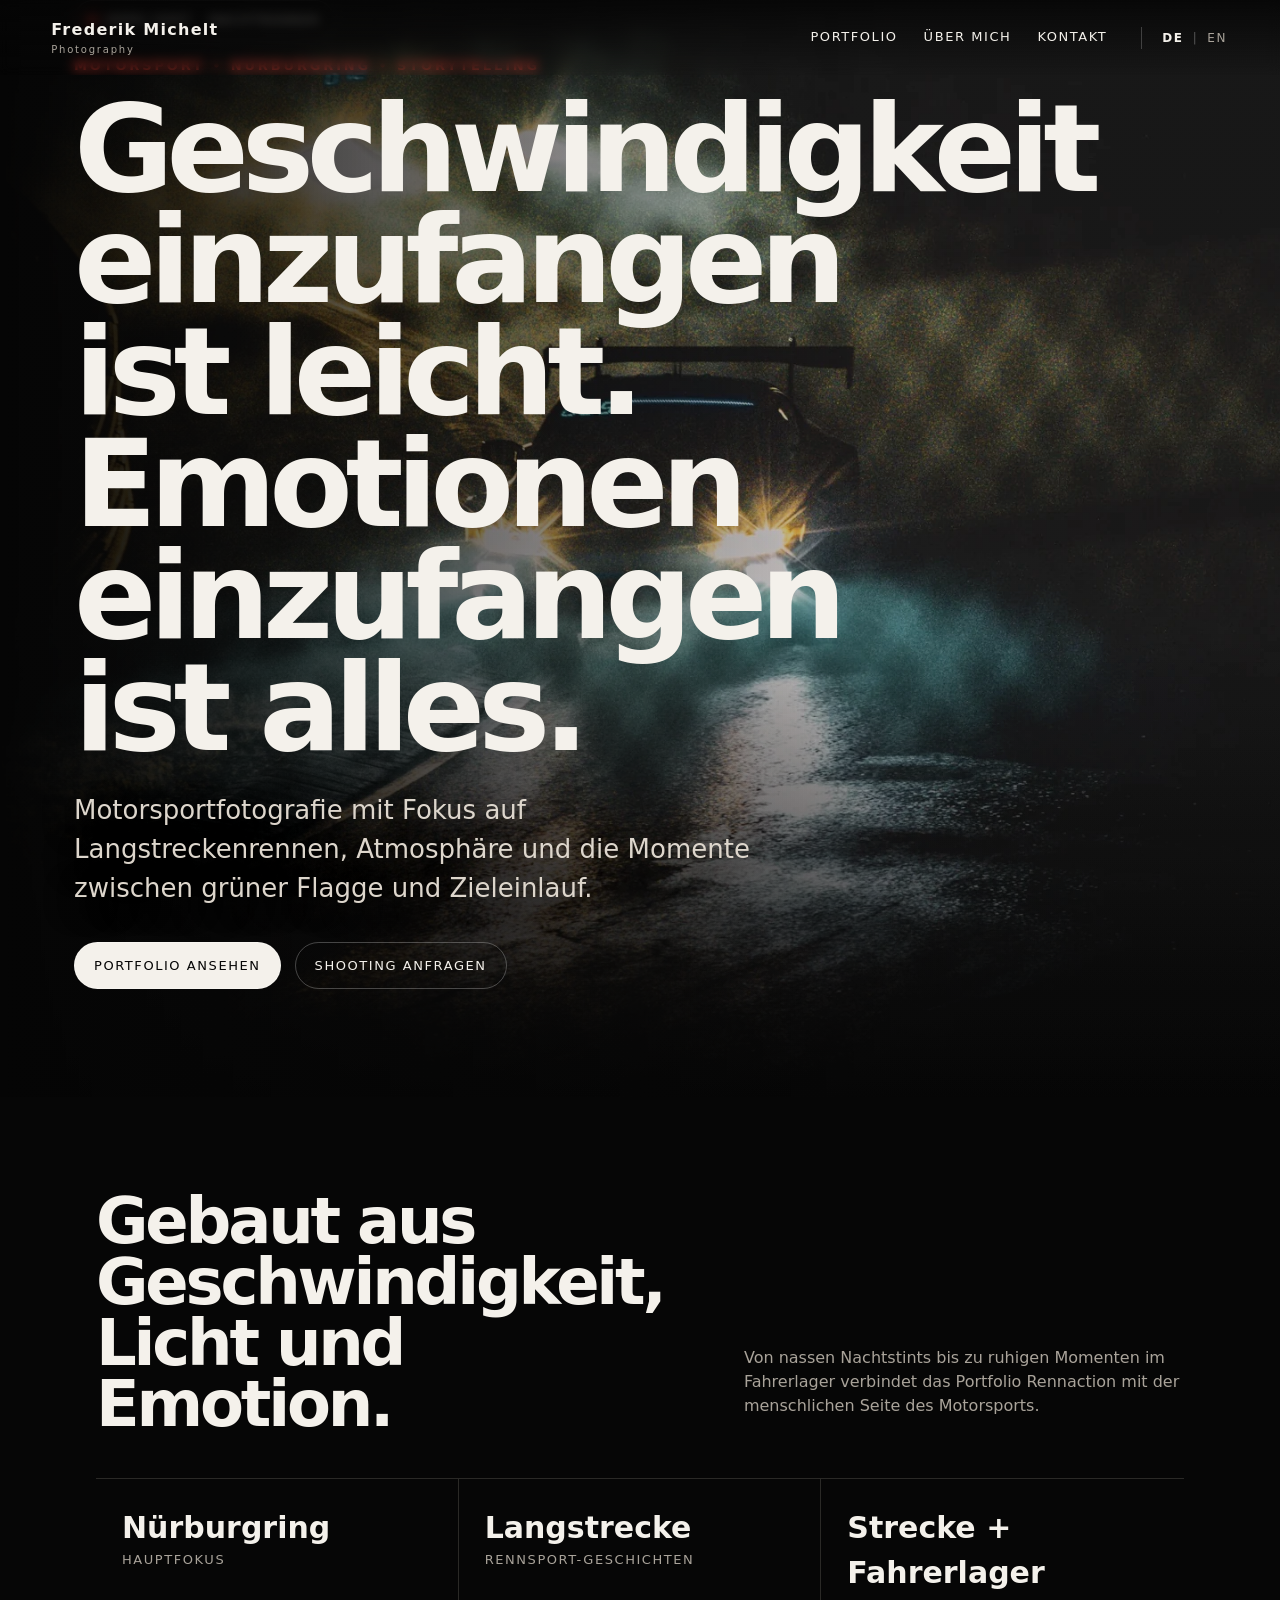
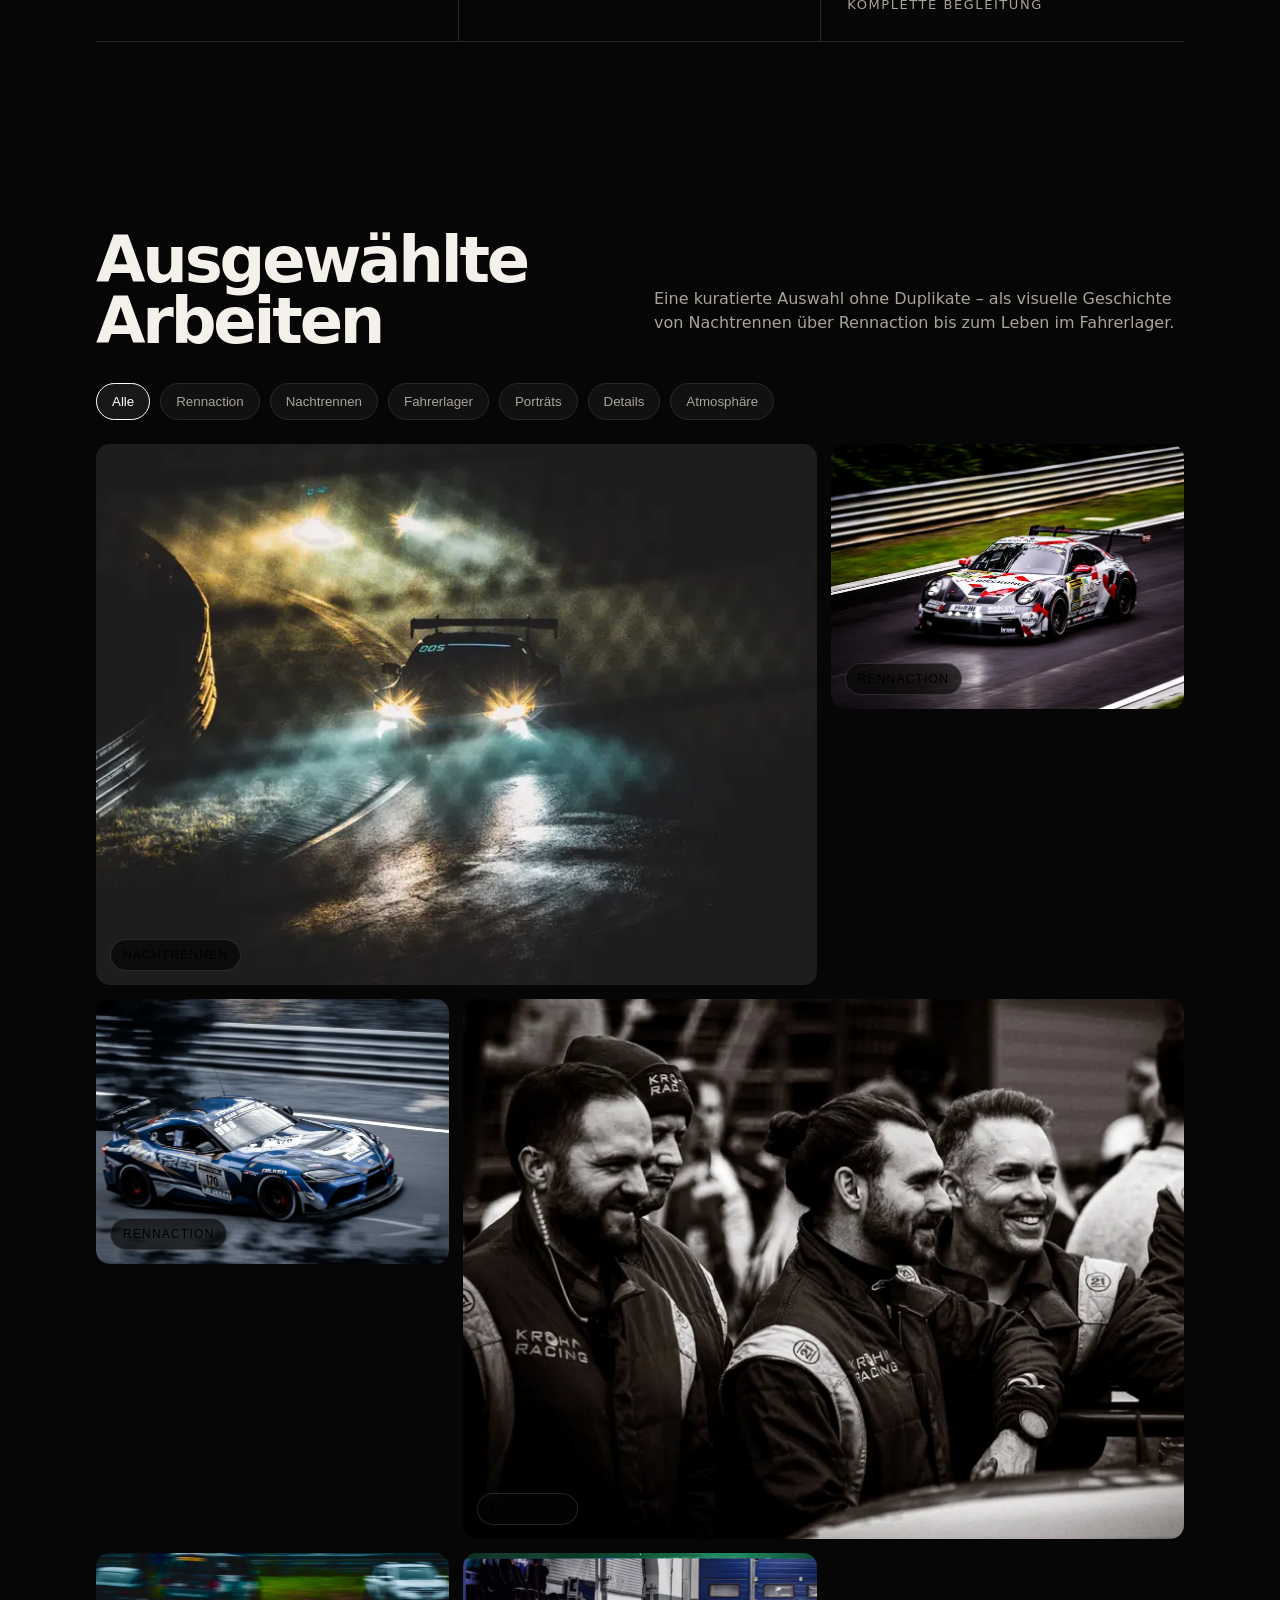
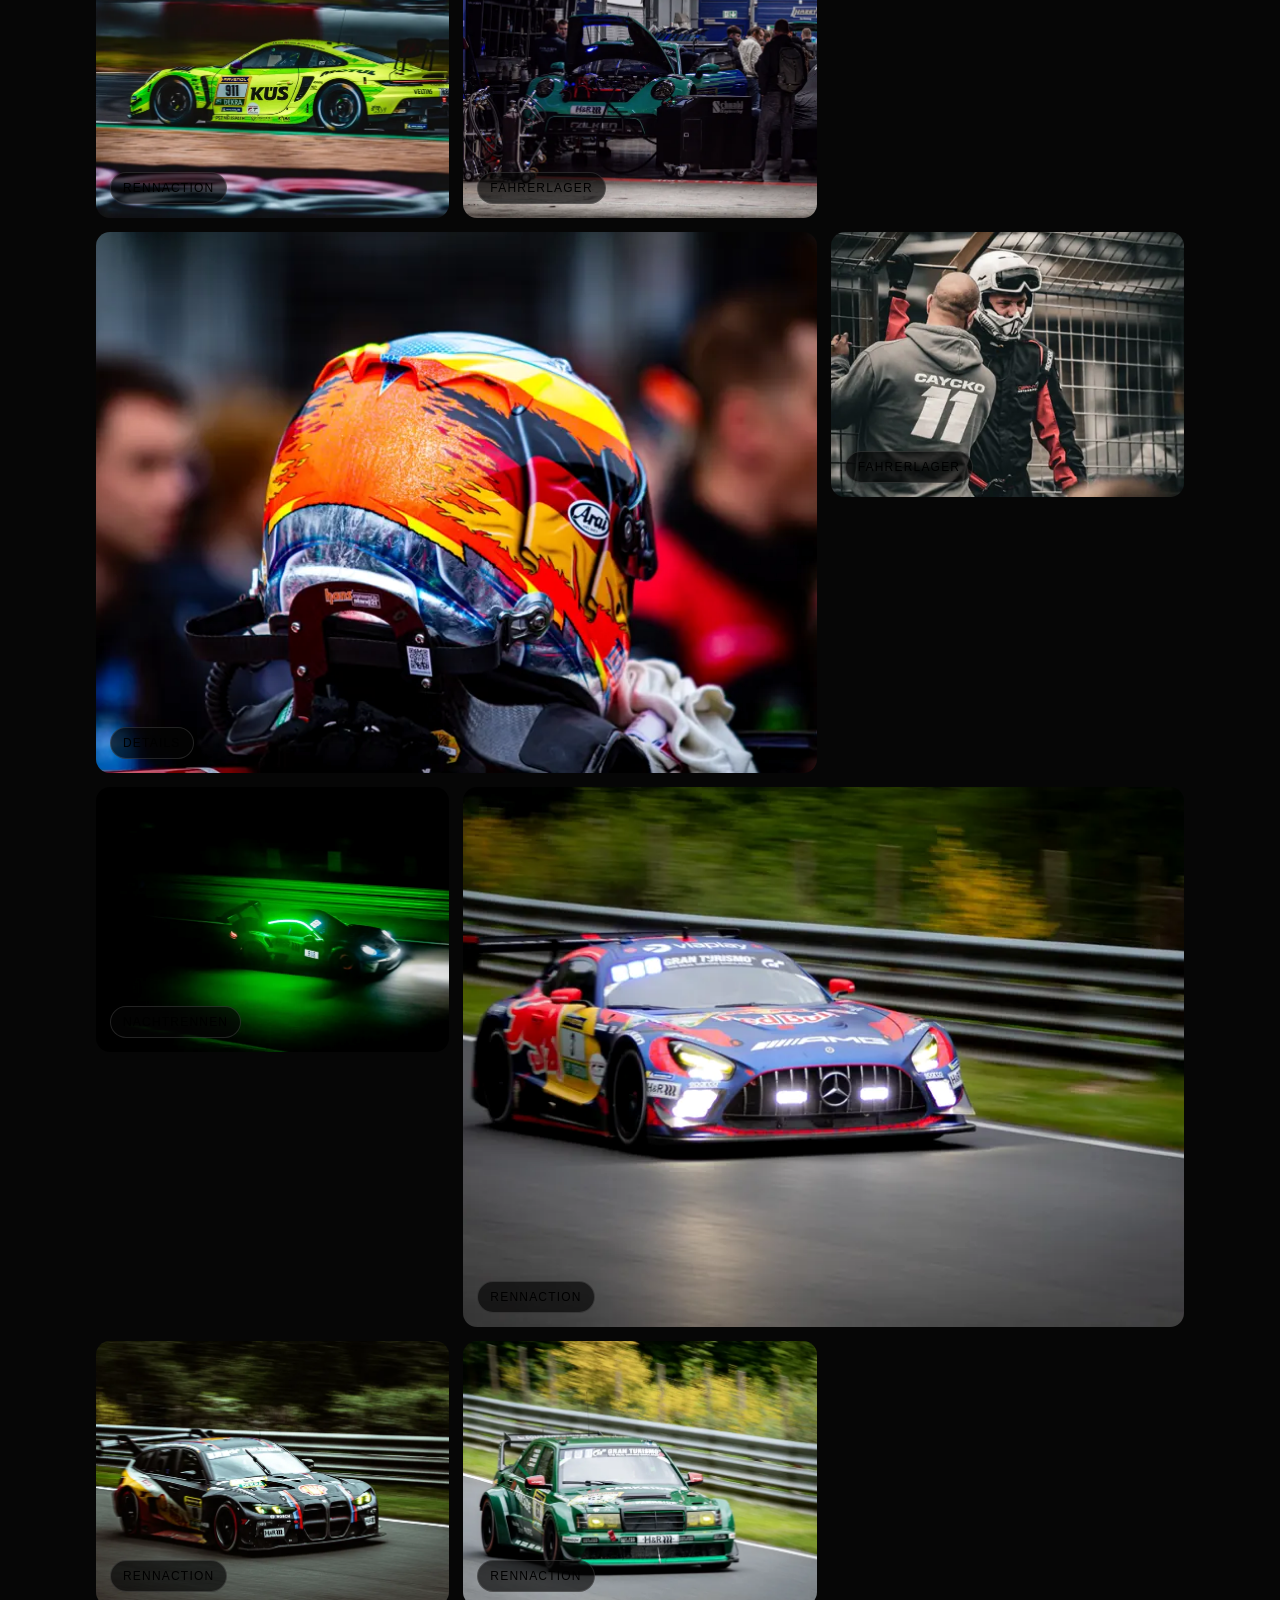
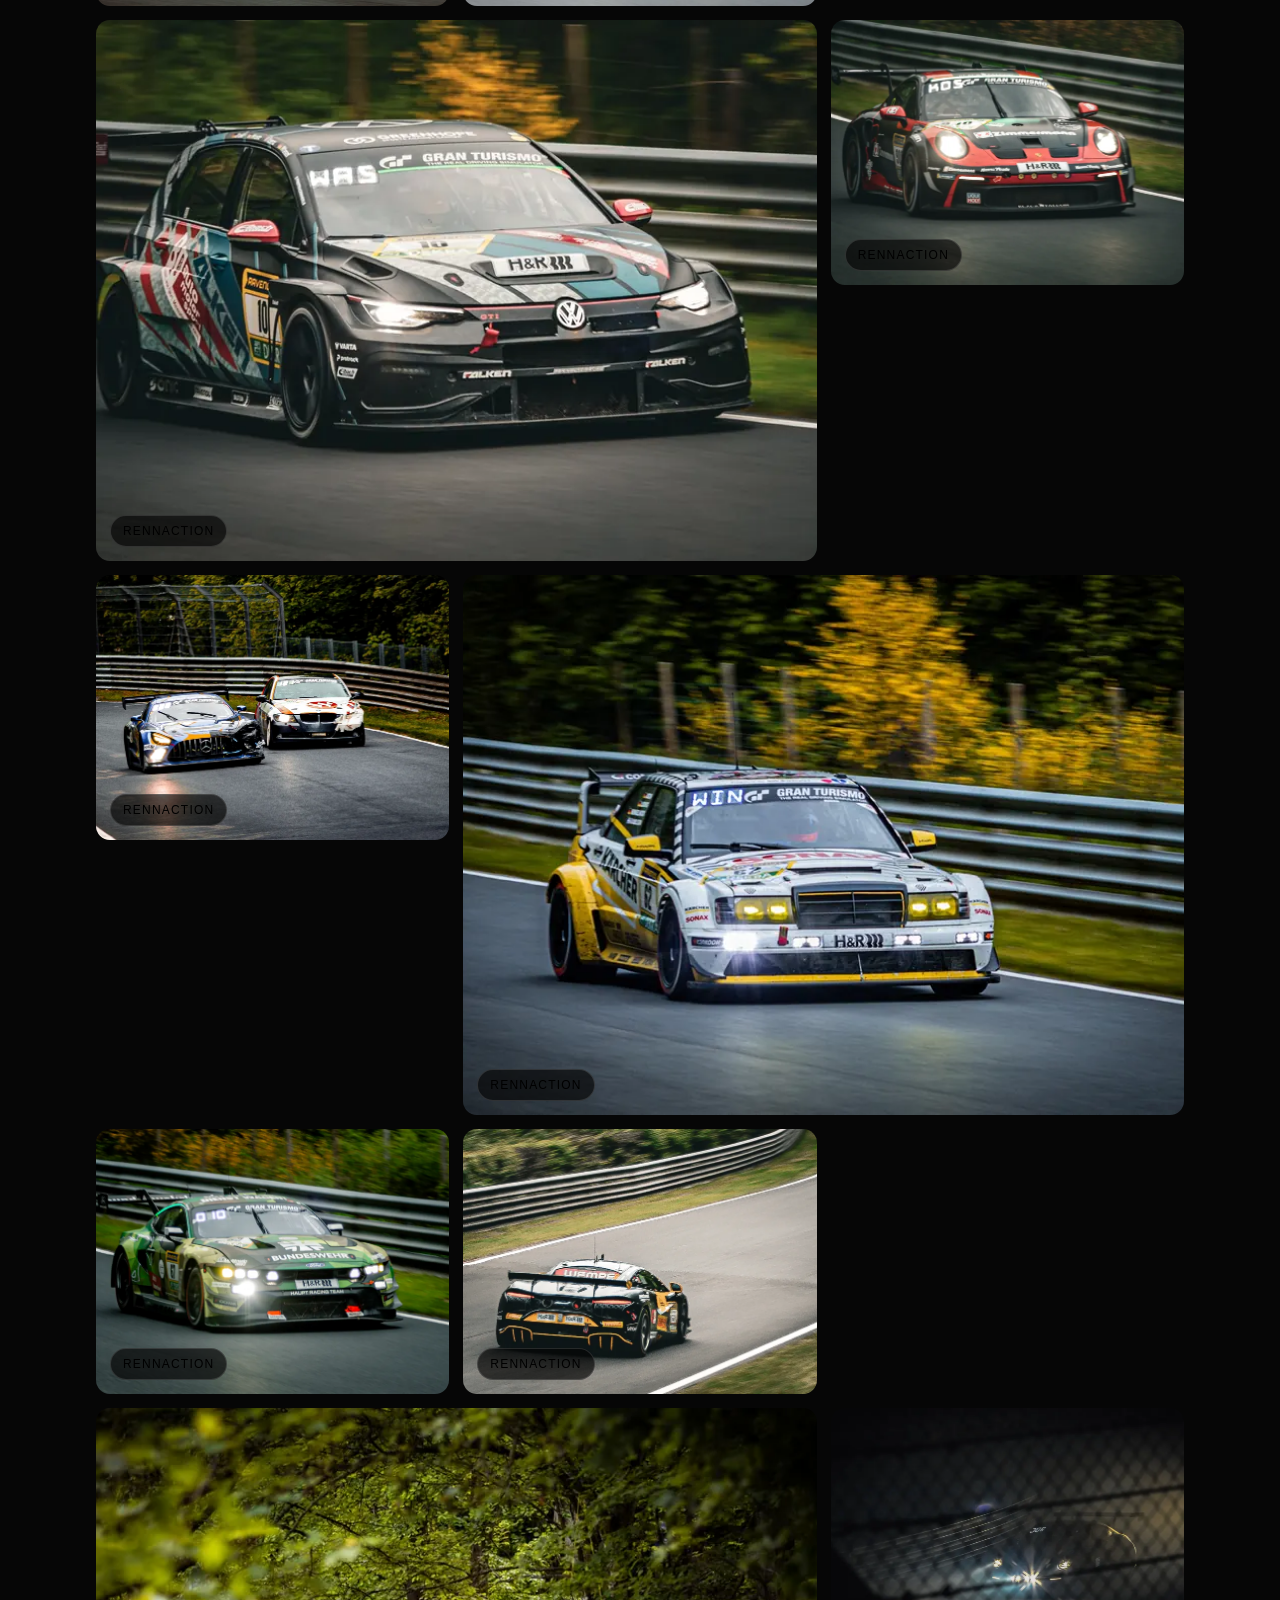
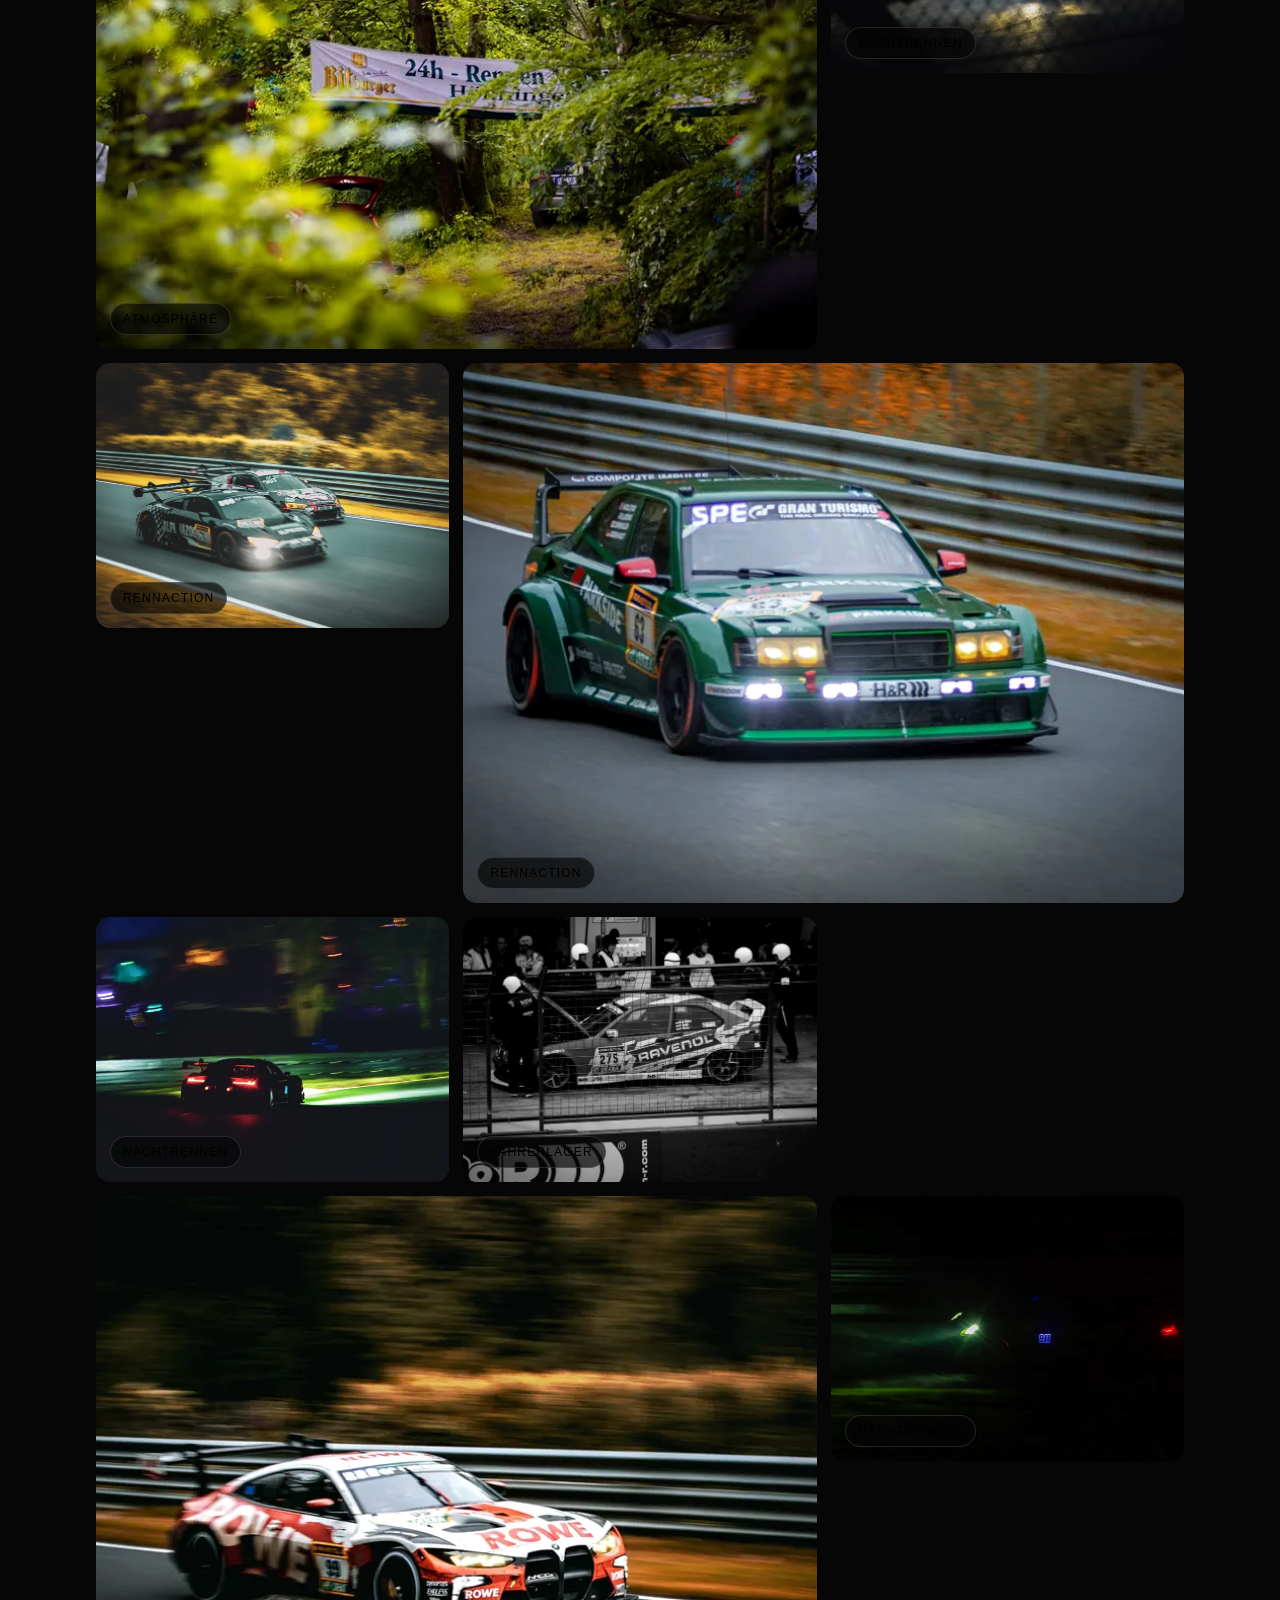
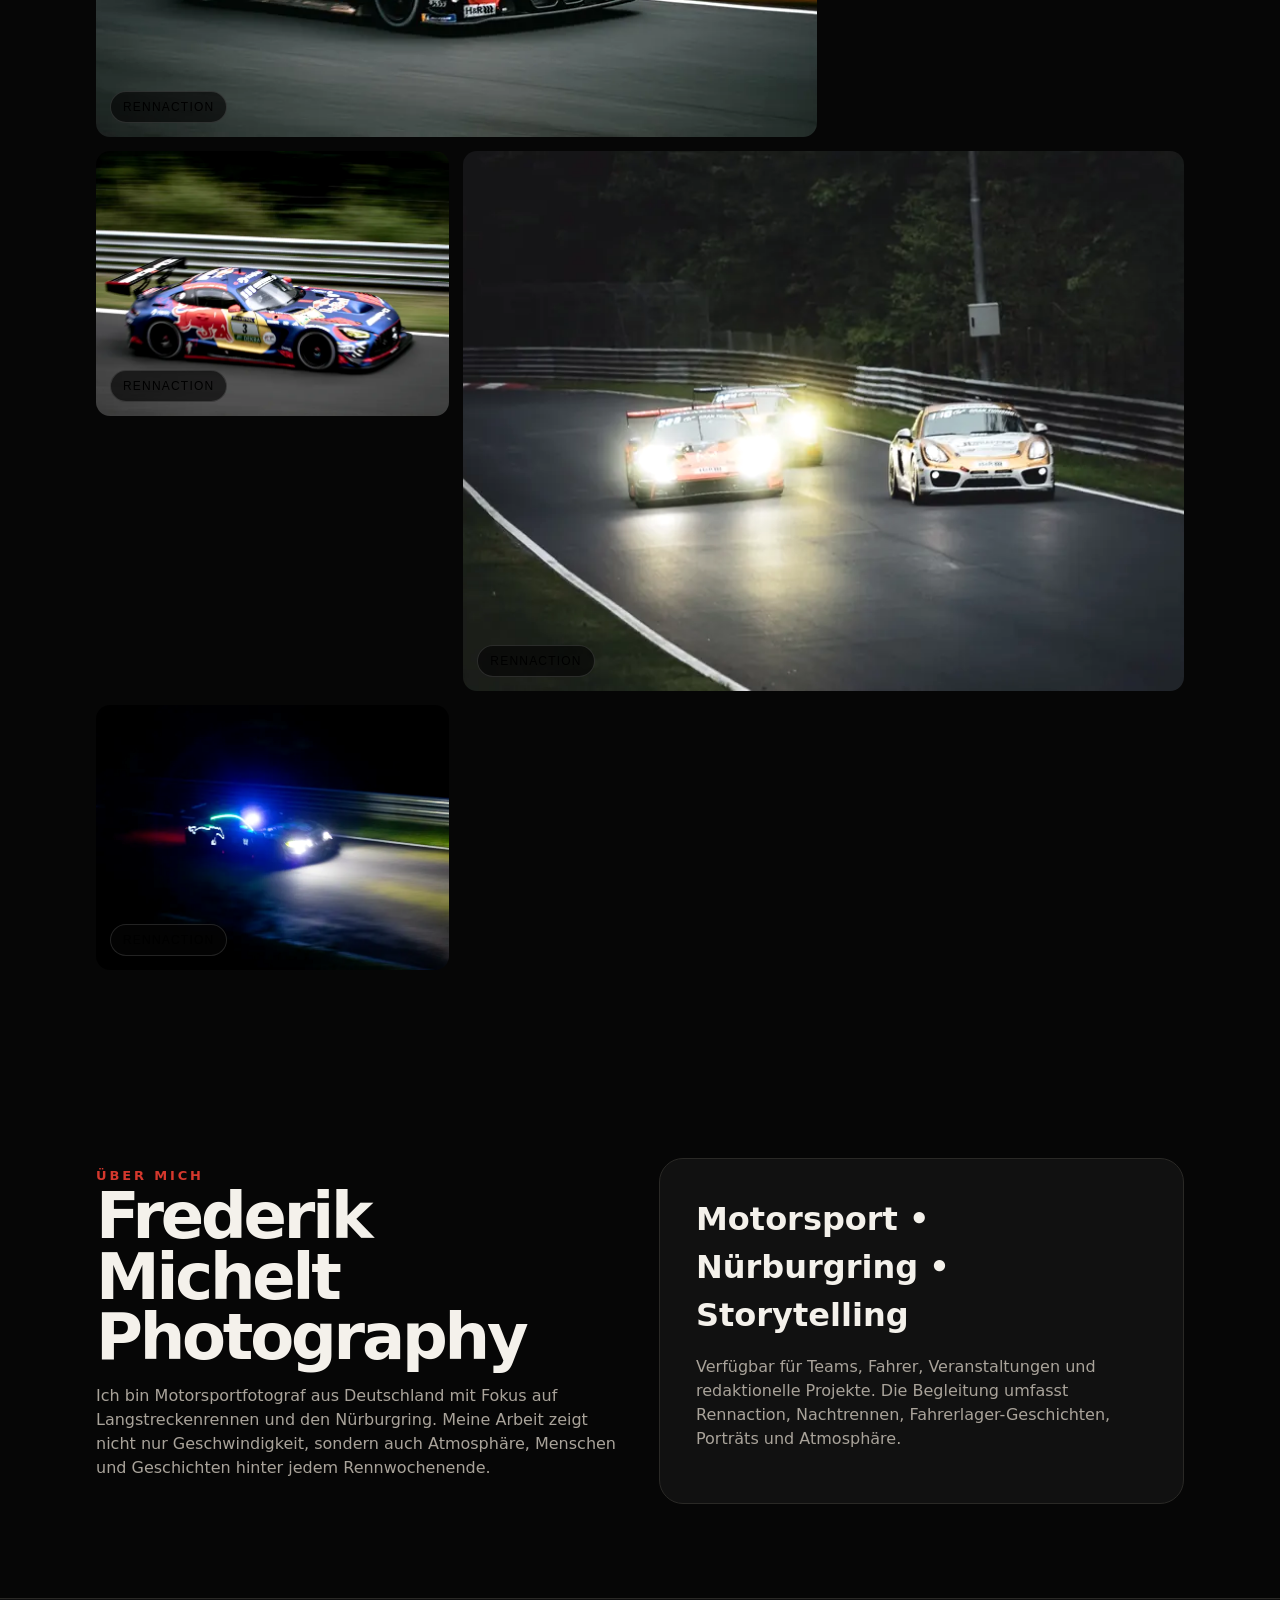
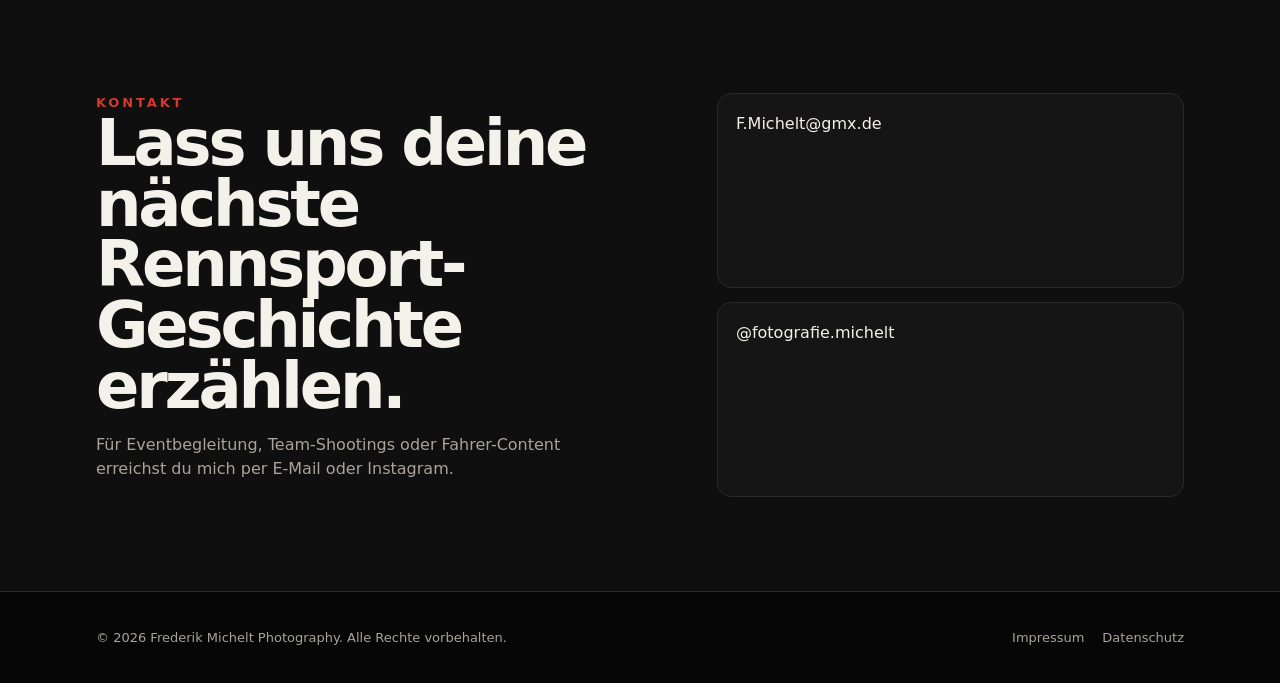
==== commit 8592e93b: "index.html aktualisieren" ====
--- a/index.html
+++ b/index.html
@@ -1,235 +1 @@
-<!doctype html>
-<html lang="en">
-<head>
-  <meta charset="utf-8" />
-  <meta name="viewport" content="width=device-width, initial-scale=1" />
-  <title>Frederik Michelt Photography — Motorsport • Nürburgring • Storytelling</title>
-  <meta name="description" content="Frederik Michelt Photography — Motorsportfotografie am Nürburgring. Track Action, Night Racing, Paddock und Storytelling." />
-  <meta name="theme-color" content="#080808" />
-  <meta property="og:title" content="Frederik Michelt Photography" />
-  <meta property="og:description" content="Motorsport • Nürburgring • Storytelling" />
-  <meta property="og:image" content="hero.jpg" />
-  <link rel="preload" as="image" href="hero.jpg" />
-  <link rel="stylesheet" href="styles.css" />
-</head>
-<body>
-  <header class="site-header" data-header>
-    <a href="#top" class="brand" aria-label="Startseite"><span>Frederik Michelt</span><small>Photography</small></a>
-    <nav aria-label="Hauptnavigation">
-      <a href="#work">Portfolio</a>
-      <a href="#about">About</a>
-      <a href="#contact">Contact</a>
-      <a href="impressum.html">Legal</a>
-    </nav>
-  </header>
-
-  <main id="top">
-    <section class="hero" aria-label="Frederik Michelt Photography">
-      <img src="hero.jpg" alt="GT-Rennwagen bei Nacht und Regen auf der Nordschleife" />
-      <div class="hero-overlay"></div>
-      <div class="hero-content reveal">
-        <p class="eyebrow">Motorsport • Nürburgring • Storytelling</p>
-        <h1>Frederik Michelt Photography</h1>
-        <p class="lead">Capturing speed, atmosphere and the people behind every race weekend.</p>
-        <div class="hero-actions">
-          <a class="button" href="#work">View portfolio</a>
-          <a class="button ghost" href="mailto:F.Michelt@gmx.de">Book a shoot</a>
-        </div>
-      </div>
-      <a class="scroll-cue" href="#work" aria-label="Zum Portfolio scrollen">Scroll</a>
-    </section>
-
-    <section class="intro section reveal">
-      <p class="kicker">Selected Motorsport Work</p>
-      <h2>From wet night laps to quiet moments in the paddock.</h2>
-      <p>Ein kompaktes, kuratiertes Portfolio aus Track Action, Night Racing, Paddock & People und Atmosphäre rund um den Nürburgring.</p>
-    </section>
-
-    <section id="work" class="section work-section">
-      <div class="section-head reveal">
-        <p class="kicker">Portfolio</p>
-        <h2>Selected work</h2>
-      </div>
-      <div class="filters reveal" aria-label="Portfolio Filter">
-        <button class="filter active" data-filter="All">All</button>
-        <button class="filter" data-filter="Track Action">Track Action</button>
-        <button class="filter" data-filter="Night Racing">Night Racing</button>
-        <button class="filter" data-filter="Paddock & People">Paddock & People</button>
-        <button class="filter" data-filter="Atmosphere">Atmosphere</button>
-      </div>
-      <div class="gallery" id="gallery">
-        <figure class="tile wide" data-category="Night Racing" data-full="work-01.jpg" data-title="Rain, lights and endurance atmosphere">
-          <img src="thumb-01.jpg" loading="lazy" alt="Rain, lights and endurance atmosphere" />
-          <figcaption><span>Night Racing</span><strong>Rain, lights and endurance atmosphere</strong></figcaption>
-        </figure>
-        <figure class="tile wide" data-category="Track Action" data-full="work-02.jpg" data-title="Manthey Porsche at speed">
-          <img src="thumb-02.jpg" loading="lazy" alt="Manthey Porsche at speed" />
-          <figcaption><span>Track Action</span><strong>Manthey Porsche at speed</strong></figcaption>
-        </figure>
-        <figure class="tile " data-category="Track Action" data-full="work-03.jpg" data-title="Toyota Supra motion study">
-          <img src="thumb-03.jpg" loading="lazy" alt="Toyota Supra motion study" />
-          <figcaption><span>Track Action</span><strong>Toyota Supra motion study</strong></figcaption>
-        </figure>
-        <figure class="tile " data-category="Track Action" data-full="work-04.jpg" data-title="KÜS Porsche GT3 panning">
-          <img src="thumb-04.jpg" loading="lazy" alt="KÜS Porsche GT3 panning" />
-          <figcaption><span>Track Action</span><strong>KÜS Porsche GT3 panning</strong></figcaption>
-        </figure>
-        <figure class="tile wide" data-category="Track Action" data-full="work-05.jpg" data-title="ROWE BMW M4 GT3">
-          <img src="thumb-05.jpg" loading="lazy" alt="ROWE BMW M4 GT3" />
-          <figcaption><span>Track Action</span><strong>ROWE BMW M4 GT3</strong></figcaption>
-        </figure>
-        <figure class="tile " data-category="Track Action" data-full="work-06.jpg" data-title="BMW prototype through the forest">
-          <img src="thumb-06.jpg" loading="lazy" alt="BMW prototype through the forest" />
-          <figcaption><span>Track Action</span><strong>BMW prototype through the forest</strong></figcaption>
-        </figure>
-        <figure class="tile " data-category="Track Action" data-full="work-07.jpg" data-title="Mercedes-AMG GT3 front attack">
-          <img src="thumb-07.jpg" loading="lazy" alt="Mercedes-AMG GT3 front attack" />
-          <figcaption><span>Track Action</span><strong>Mercedes-AMG GT3 front attack</strong></figcaption>
-        </figure>
-        <figure class="tile " data-category="Track Action" data-full="work-08.jpg" data-title="Red Bull AMG panning">
-          <img src="thumb-08.jpg" loading="lazy" alt="Red Bull AMG panning" />
-          <figcaption><span>Track Action</span><strong>Red Bull AMG panning</strong></figcaption>
-        </figure>
-        <figure class="tile " data-category="Track Action" data-full="work-09.jpg" data-title="Volkswagen GTI touring car">
-          <img src="thumb-09.jpg" loading="lazy" alt="Volkswagen GTI touring car" />
-          <figcaption><span>Track Action</span><strong>Volkswagen GTI touring car</strong></figcaption>
-        </figure>
-        <figure class="tile " data-category="Track Action" data-full="work-10.jpg" data-title="Porsche on the wet line">
-          <img src="thumb-10.jpg" loading="lazy" alt="Porsche on the wet line" />
-          <figcaption><span>Track Action</span><strong>Porsche on the wet line</strong></figcaption>
-        </figure>
-        <figure class="tile " data-category="Track Action" data-full="work-11.jpg" data-title="Close racing through autumn colors">
-          <img src="thumb-11.jpg" loading="lazy" alt="Close racing through autumn colors" />
-          <figcaption><span>Track Action</span><strong>Close racing through autumn colors</strong></figcaption>
-        </figure>
-        <figure class="tile wide" data-category="Track Action" data-full="work-12.jpg" data-title="Mercedes-AMG and BMW battle">
-          <img src="thumb-12.jpg" loading="lazy" alt="Mercedes-AMG and BMW battle" />
-          <figcaption><span>Track Action</span><strong>Mercedes-AMG and BMW battle</strong></figcaption>
-        </figure>
-        <figure class="tile " data-category="Track Action" data-full="work-13.jpg" data-title="Mustang GT3 at speed">
-          <img src="thumb-13.jpg" loading="lazy" alt="Mustang GT3 at speed" />
-          <figcaption><span>Track Action</span><strong>Mustang GT3 at speed</strong></figcaption>
-        </figure>
-        <figure class="tile " data-category="Track Action" data-full="work-14.jpg" data-title="Classic Mercedes race car">
-          <img src="thumb-14.jpg" loading="lazy" alt="Classic Mercedes race car" />
-          <figcaption><span>Track Action</span><strong>Classic Mercedes race car</strong></figcaption>
-        </figure>
-        <figure class="tile " data-category="Track Action" data-full="work-15.jpg" data-title="Classic touring car panning">
-          <img src="thumb-15.jpg" loading="lazy" alt="Classic touring car panning" />
-          <figcaption><span>Track Action</span><strong>Classic touring car panning</strong></figcaption>
-        </figure>
-        <figure class="tile " data-category="Track Action" data-full="work-16.jpg" data-title="McLaren from above">
-          <img src="thumb-16.jpg" loading="lazy" alt="McLaren from above" />
-          <figcaption><span>Track Action</span><strong>McLaren from above</strong></figcaption>
-        </figure>
-        <figure class="tile " data-category="Night Racing" data-full="work-18.jpg" data-title="Green Porsche in the dark">
-          <img src="thumb-18.jpg" loading="lazy" alt="Green Porsche in the dark" />
-          <figcaption><span>Night Racing</span><strong>Green Porsche in the dark</strong></figcaption>
-        </figure>
-        <figure class="tile " data-category="Night Racing" data-full="work-19.jpg" data-title="Night light streak through the bend">
-          <img src="thumb-19.jpg" loading="lazy" alt="Night light streak through the bend" />
-          <figcaption><span>Night Racing</span><strong>Night light streak through the bend</strong></figcaption>
-        </figure>
-        <figure class="tile " data-category="Night Racing" data-full="work-20.jpg" data-title="Porsche 911 in the dark">
-          <img src="thumb-20.jpg" loading="lazy" alt="Porsche 911 in the dark" />
-          <figcaption><span>Night Racing</span><strong>Porsche 911 in the dark</strong></figcaption>
-        </figure>
-        <figure class="tile " data-category="Night Racing" data-full="work-21.jpg" data-title="Night racing through the fence">
-          <img src="thumb-21.jpg" loading="lazy" alt="Night racing through the fence" />
-          <figcaption><span>Night Racing</span><strong>Night racing through the fence</strong></figcaption>
-        </figure>
-        <figure class="tile wide" data-category="Night Racing" data-full="work-22.jpg" data-title="Rain and spray under the lights">
-          <img src="thumb-22.jpg" loading="lazy" alt="Rain and spray under the lights" />
-          <figcaption><span>Night Racing</span><strong>Rain and spray under the lights</strong></figcaption>
-        </figure>
-        <figure class="tile " data-category="Night Racing" data-full="work-23.jpg" data-title="Headlights into the night">
-          <img src="thumb-23.jpg" loading="lazy" alt="Headlights into the night" />
-          <figcaption><span>Night Racing</span><strong>Headlights into the night</strong></figcaption>
-        </figure>
-        <figure class="tile " data-category="Night Racing" data-full="work-24.jpg" data-title="Leaving the corner at night">
-          <img src="thumb-24.jpg" loading="lazy" alt="Leaving the corner at night" />
-          <figcaption><span>Night Racing</span><strong>Leaving the corner at night</strong></figcaption>
-        </figure>
-        <figure class="tile " data-category="Paddock & People" data-full="work-25.jpg" data-title="Krohn Racing crew portrait">
-          <img src="thumb-25.jpg" loading="lazy" alt="Krohn Racing crew portrait" />
-          <figcaption><span>Paddock & People</span><strong>Krohn Racing crew portrait</strong></figcaption>
-        </figure>
-        <figure class="tile tall" data-category="Paddock & People" data-full="work-26.jpg" data-title="Driver moment at the fence">
-          <img src="thumb-26.jpg" loading="lazy" alt="Driver moment at the fence" />
-          <figcaption><span>Paddock & People</span><strong>Driver moment at the fence</strong></figcaption>
-        </figure>
-        <figure class="tile " data-category="Paddock & People" data-full="work-27.jpg" data-title="Falken garage story">
-          <img src="thumb-27.jpg" loading="lazy" alt="Falken garage story" />
-          <figcaption><span>Paddock & People</span><strong>Falken garage story</strong></figcaption>
-        </figure>
-        <figure class="tile tall" data-category="Paddock & People" data-full="work-28.jpg" data-title="Helmet detail">
-          <img src="thumb-28.jpg" loading="lazy" alt="Helmet detail" />
-          <figcaption><span>Paddock & People</span><strong>Helmet detail</strong></figcaption>
-        </figure>
-        <figure class="tile " data-category="Paddock & People" data-full="work-29.jpg" data-title="Behind the fence">
-          <img src="thumb-29.jpg" loading="lazy" alt="Behind the fence" />
-          <figcaption><span>Paddock & People</span><strong>Behind the fence</strong></figcaption>
-        </figure>
-        <figure class="tile " data-category="Atmosphere" data-full="work-30.jpg" data-title="24h Nürburgring through the trees">
-          <img src="thumb-30.jpg" loading="lazy" alt="24h Nürburgring through the trees" />
-          <figcaption><span>Atmosphere</span><strong>24h Nürburgring through the trees</strong></figcaption>
-        </figure>
-        <figure class="tile wide" data-category="Atmosphere" data-full="work-31.jpg" data-title="Green Hell atmosphere">
-          <img src="thumb-31.jpg" loading="lazy" alt="Green Hell atmosphere" />
-          <figcaption><span>Atmosphere</span><strong>Green Hell atmosphere</strong></figcaption>
-        </figure>
-        <figure class="tile " data-category="Atmosphere" data-full="work-32.jpg" data-title="Porsche, black and white curve">
-          <img src="thumb-32.jpg" loading="lazy" alt="Porsche, black and white curve" />
-          <figcaption><span>Atmosphere</span><strong>Porsche, black and white curve</strong></figcaption>
-        </figure>
-        <figure class="tile " data-category="Track Action" data-full="work-33.jpg" data-title="Endurance racing at dusk">
-          <img src="thumb-33.jpg" loading="lazy" alt="Endurance racing at dusk" />
-          <figcaption><span>Track Action</span><strong>Endurance racing at dusk</strong></figcaption>
-        </figure>
-      </div>
-    </section>
-
-    <section id="about" class="section about reveal">
-      <div>
-        <p class="kicker">About</p>
-        <h2>Motorsport photography with focus on speed, atmosphere and story.</h2>
-      </div>
-      <div class="about-text">
-        <p>Ich bin Frederik Michelt, Motorsportfotograf mit Fokus auf Langstreckenrennen und den Nürburgring. Meine Arbeit zeigt nicht nur Geschwindigkeit, sondern auch die Momente abseits der Ideallinie: Licht, Wetter, Menschen, Vorbereitung und Emotionen.</p>
-        <p>Von Mitziehern auf der Nordschleife bis zu Paddock-Reportagen begleite ich Rennwochenenden mit einem klaren, cinematischen Look.</p>
-        <div class="stats">
-          <span><strong>Track Action</strong> Motion & speed</span>
-          <span><strong>Night Racing</strong> Rain & atmosphere</span>
-          <span><strong>Paddock</strong> People & storytelling</span>
-        </div>
-      </div>
-    </section>
-
-    <section class="section contact" id="contact">
-      <div class="contact-card reveal">
-        <p class="kicker">Contact</p>
-        <h2>Available for motorsport events, team coverage and editorial work.</h2>
-        <div class="contact-links">
-          <a href="mailto:F.Michelt@gmx.de">F.Michelt@gmx.de</a>
-          <a href="https://www.instagram.com/fotografie.michelt" target="_blank" rel="noopener">@fotografie.michelt</a>
-        </div>
-      </div>
-    </section>
-  </main>
-
-  <footer>
-    <p>© <span id="year"></span> Frederik Michelt Photography</p>
-    <p class="legal-note"><a href="impressum.html">Impressum</a> · <a href="datenschutz.html">Datenschutz</a></p>
-  </footer>
-
-  <div class="lightbox" id="lightbox" aria-hidden="true" role="dialog" aria-label="Bildansicht">
-    <button class="close" aria-label="Schließen">×</button>
-    <button class="prev" aria-label="Vorheriges Bild">‹</button>
-    <img alt="" />
-    <button class="next" aria-label="Nächstes Bild">›</button>
-    <p></p>
-  </div>
-
-  <script src="script.js"></script>
-</body>
-</html>
+<!doctype html><html lang='de'><head><meta charset='utf-8'><meta name='viewport' content='width=device-width, initial-scale=1'><title>Frederik Michelt Photography — Motorsport • Nürburgring • Storytelling</title><meta name='description' content='Frederik Michelt is a motorsport photographer focused on endurance racing, the Nürburgring and visual storytelling from track to paddock.'><meta property='og:title' content='Frederik Michelt Photography'><meta property='og:description' content='Motorsport • Nürburgring • Storytelling'><meta property='og:image' content='work-01.webp'><meta name='theme-color' content='#060606'><link rel='icon' href='favicon.svg'><link rel='stylesheet' href='styles.css'></head><body><nav class='nav'><a href='index.html' class='brand'>Frederik Michelt<small>Photography</small></a><div class='nav__links'><a href='#work' data-i18n='navPortfolio'>Portfolio</a><a href='#about' data-i18n='navAbout'>Über mich</a><a href='#contact' data-i18n='navContact'>Kontakt</a><div class='lang-switch' aria-label='Sprache wählen'><button type='button' data-lang='de' class='active' aria-label='Deutsch'>DE</button><span>|</span><button type='button' data-lang='en' aria-label='English'>EN</button></div></div></nav><header class='hero'><div class='hero__content reveal'><div class='hero__tag' data-i18n='heroTag'>Hero Shot · Nachtrennen</div><div class='kicker' data-i18n='kicker'>Motorsport • Nürburgring • Storytelling</div><h1 data-i18n='heroTitle'>Geschwindigkeit einzufangen ist leicht. Emotionen einzufangen ist alles.</h1><p data-i18n='heroText'>Motorsportfotografie mit Fokus auf Langstreckenrennen, Atmosphäre und die Momente zwischen grüner Flagge und Zieleinlauf.</p><div class='btns'><a class='btn btn--primary' href='#work' data-i18n='viewPortfolio'>Portfolio ansehen</a><a class='btn' href='mailto:F.Michelt@gmx.de' data-i18n='bookShoot'>Shooting anfragen</a></div></div></header><main><section class='section reveal'><div class='section__head'><h2 data-i18n='introTitle'>Gebaut aus Geschwindigkeit, Licht und Emotion.</h2><p data-i18n='introText'>Von nassen Nachtstints bis zu ruhigen Momenten im Fahrerlager verbindet das Portfolio Rennaction mit der menschlichen Seite des Motorsports.</p></div><div class='stats'><div class='stat'><b>Nürburgring</b><span data-i18n='statFocus'>Hauptfokus</span></div><div class='stat'><b data-i18n='statEndurance'>Langstrecke</b><span data-i18n='statStories'>Rennsport-Geschichten</span></div><div class='stat'><b data-i18n='statTrack'>Strecke + Fahrerlager</b><span data-i18n='statCoverage'>Komplette Begleitung</span></div></div></section><section class='section' id='work'><div class='section__head reveal'><h2 data-i18n='selectedTitle'>Ausgewählte Arbeiten</h2><p data-i18n='selectedText'>Eine kuratierte Auswahl ohne Duplikate – als visuelle Geschichte von Nachtrennen über Rennaction bis zum Leben im Fahrerlager.</p></div><div class='filters reveal'><button data-filter="All" class="active" data-i18n='filterAll'>Alle</button><button data-filter="Track Action" class="" data-i18n='filterTrack'>Rennaction</button><button data-filter="Night Racing" class="" data-i18n='filterNight'>Nachtrennen</button><button data-filter="Paddock" class="" data-i18n='filterPaddock'>Fahrerlager</button><button data-filter="Portraits" class="" data-i18n='filterPortraits'>Porträts</button><button data-filter="Details" class="" data-i18n='filterDetails'>Details</button><button data-filter="Atmosphere" class="" data-i18n='filterAtmosphere'>Atmosphäre</button></div><div class='grid' data-grid></div></section><section class='section split' id='about'><div class='reveal'><div class='kicker' data-i18n='aboutKicker'>Über mich</div><h2>Frederik Michelt Photography</h2><p class='lead' data-i18n='aboutText'>Ich bin Motorsportfotograf aus Deutschland mit Fokus auf Langstreckenrennen und den Nürburgring. Meine Arbeit zeigt nicht nur Geschwindigkeit, sondern auch Atmosphäre, Menschen und Geschichten hinter jedem Rennwochenende.</p></div><div class='portrait-card reveal'><h3>Motorsport • Nürburgring • Storytelling</h3><p class='lead' data-i18n='availability'>Verfügbar für Teams, Fahrer, Veranstaltungen und redaktionelle Projekte. Die Begleitung umfasst Rennaction, Nachtrennen, Fahrerlager-Geschichten, Porträts und Atmosphäre.</p></div></section><section class='contact' id='contact'><div class='section'><div class='reveal'><div class='kicker' data-i18n='contactKicker'>Kontakt</div><h2 data-i18n='contactTitle'>Lass uns deine nächste Rennsport-Geschichte erzählen.</h2><p class='lead' data-i18n='contactText'>Für Eventbegleitung, Team-Shootings oder Fahrer-Content erreichst du mich per E-Mail oder Instagram.</p></div><div class='contact-links reveal'><a href='mailto:F.Michelt@gmx.de'>F.Michelt@gmx.de</a><a href='https://www.instagram.com/fotografie.michelt' target='_blank' rel='noopener'>@fotografie.michelt</a></div></div></section></main><footer class='footer'><div data-i18n='copyright'>© 2026 Frederik Michelt Photography. Alle Rechte vorbehalten.</div><div><a href='impressum.html'>Impressum</a><a href='datenschutz.html'>Datenschutz</a></div></footer><div class='lightbox' aria-modal='true'><button data-close>×</button><button data-prev>‹</button><img alt='Frederik Michelt Photography portfolio image'><button data-next>›</button><div class='lightbox__meta'></div></div><script>window.PORTFOLIO_DATA=[{"src": "work-01.webp", "thumb": "thumb-01.webp", "category": "Night Racing", "title": "Night Racing", "orig": "_MG_4476.jpg"}, {"src": "work-02.webp", "thumb": "thumb-02.webp", "category": "Track Action", "title": "Track Action", "orig": "_MG_4299-2.jpg"}, {"src": "work-03.webp", "thumb": "thumb-03.webp", "category": "Track Action", "title": "Track Action", "orig": "AB979B0D-C5D9-42D9-9928-4AC96F6A704B.jpeg"}, {"src": "work-04.webp", "thumb": "thumb-04.webp", "category": "Portraits", "title": "Portraits", "orig": "IMG_9326.JPG"}, {"src": "work-05.webp", "thumb": "thumb-05.webp", "category": "Track Action", "title": "Track Action", "orig": "_MG_5565.jpg"}, {"src": "work-06.webp", "thumb": "thumb-06.webp", "category": "Paddock", "title": "Paddock", "orig": "_MG_5495.jpg"}, {"src": "work-07.webp", "thumb": "thumb-07.webp", "category": "Details", "title": "Details", "orig": "IMG_0034.JPG"}, {"src": "work-08.webp", "thumb": "thumb-08.webp", "category": "Paddock", "title": "Paddock", "orig": "IMG_9325.JPG"}, {"src": "work-09.webp", "thumb": "thumb-09.webp", "category": "Night Racing", "title": "Night Racing", "orig": "4255BCC3-2B7D-488E-8BAB-874433BCE7A8.jpeg"}, {"src": "work-10.webp", "thumb": "thumb-10.webp", "category": "Track Action", "title": "Track Action", "orig": "AD0463D3-8718-4EA1-AE17-06C8E7973819.jpeg"}, {"src": "work-11.webp", "thumb": "thumb-11.webp", "category": "Track Action", "title": "Track Action", "orig": "C0DC1B4F-8801-4ECC-AB5F-2B6B2CD41ECD.jpeg"}, {"src": "work-12.webp", "thumb": "thumb-12.webp", "category": "Track Action", "title": "Track Action", "orig": "D75DDA1B-10E5-4F0B-8B0B-2D7D2FF1464F.jpeg"}, {"src": "work-13.webp", "thumb": "thumb-13.webp", "category": "Track Action", "title": "Track Action", "orig": "B45F1DF5-B133-466D-85F8-8EEBB1E1562B.jpeg"}, {"src": "work-14.webp", "thumb": "thumb-14.webp", "category": "Track Action", "title": "Track Action", "orig": "083387F7-68BC-497B-812B-60C09C8F2D5F.jpeg"}, {"src": "work-15.webp", "thumb": "thumb-15.webp", "category": "Track Action", "title": "Track Action", "orig": "389EC74C-E21A-4D5B-862F-4BAF17D9116A.jpeg"}, {"src": "work-16.webp", "thumb": "thumb-16.webp", "category": "Track Action", "title": "Track Action", "orig": "6C456C41-3F5B-4BE9-958A-926198D4EE4F.jpeg"}, {"src": "work-17.webp", "thumb": "thumb-17.webp", "category": "Track Action", "title": "Track Action", "orig": "4F277735-7DAA-4178-9716-83EEA3A2789B.jpeg"}, {"src": "work-18.webp", "thumb": "thumb-18.webp", "category": "Track Action", "title": "Track Action", "orig": "1A4AD780-050B-45B4-A3F0-637807733795.jpeg"}, {"src": "work-19.webp", "thumb": "thumb-19.webp", "category": "Atmosphere", "title": "Atmosphere", "orig": "_MG_4212-2.jpg"}, {"src": "work-20.webp", "thumb": "thumb-20.webp", "category": "Night Racing", "title": "Night Racing", "orig": "_MG_4463.jpg"}, {"src": "work-21.webp", "thumb": "thumb-21.webp", "category": "Track Action", "title": "Track Action", "orig": "09AEBCFC-98A1-4868-A121-22A121679C5D.jpeg"}, {"src": "work-22.webp", "thumb": "thumb-22.webp", "category": "Track Action", "title": "Track Action", "orig": "30B58658-B232-4333-AA59-61EAD80A8187.jpeg"}, {"src": "work-23.webp", "thumb": "thumb-23.webp", "category": "Night Racing", "title": "Night Racing", "orig": "_MG_4498.jpg"}, {"src": "work-24.webp", "thumb": "thumb-24.webp", "category": "Paddock", "title": "Paddock", "orig": "B69DDB5D-96A8-4F21-B685-F1BE3D31EF00.jpeg"}, {"src": "work-25.webp", "thumb": "thumb-25.webp", "category": "Track Action", "title": "Track Action", "orig": "73B1ABF7-5601-4FB5-88CB-B687C7D0E6D9.jpeg"}, {"src": "work-26.webp", "thumb": "thumb-26.webp", "category": "Night Racing", "title": "Night Racing", "orig": "_MG_4417-2.jpg"}, {"src": "work-27.webp", "thumb": "thumb-27.webp", "category": "Track Action", "title": "Track Action", "orig": "C84C0B5C-47CB-4E81-85FE-CA0C975DA69B.jpeg"}, {"src": "work-28.webp", "thumb": "thumb-28.webp", "category": "Track Action", "title": "Track Action", "orig": "31573838-D450-4B1A-ACF6-B9DB3373281A.jpeg"}, {"src": "work-29.webp", "thumb": "thumb-29.webp", "category": "Track Action", "title": "Track Action", "orig": "8CCAE86D-18C7-449B-A807-7C15BC6908E0.jpeg"}];</script><script src='script.js'></script></body></html>
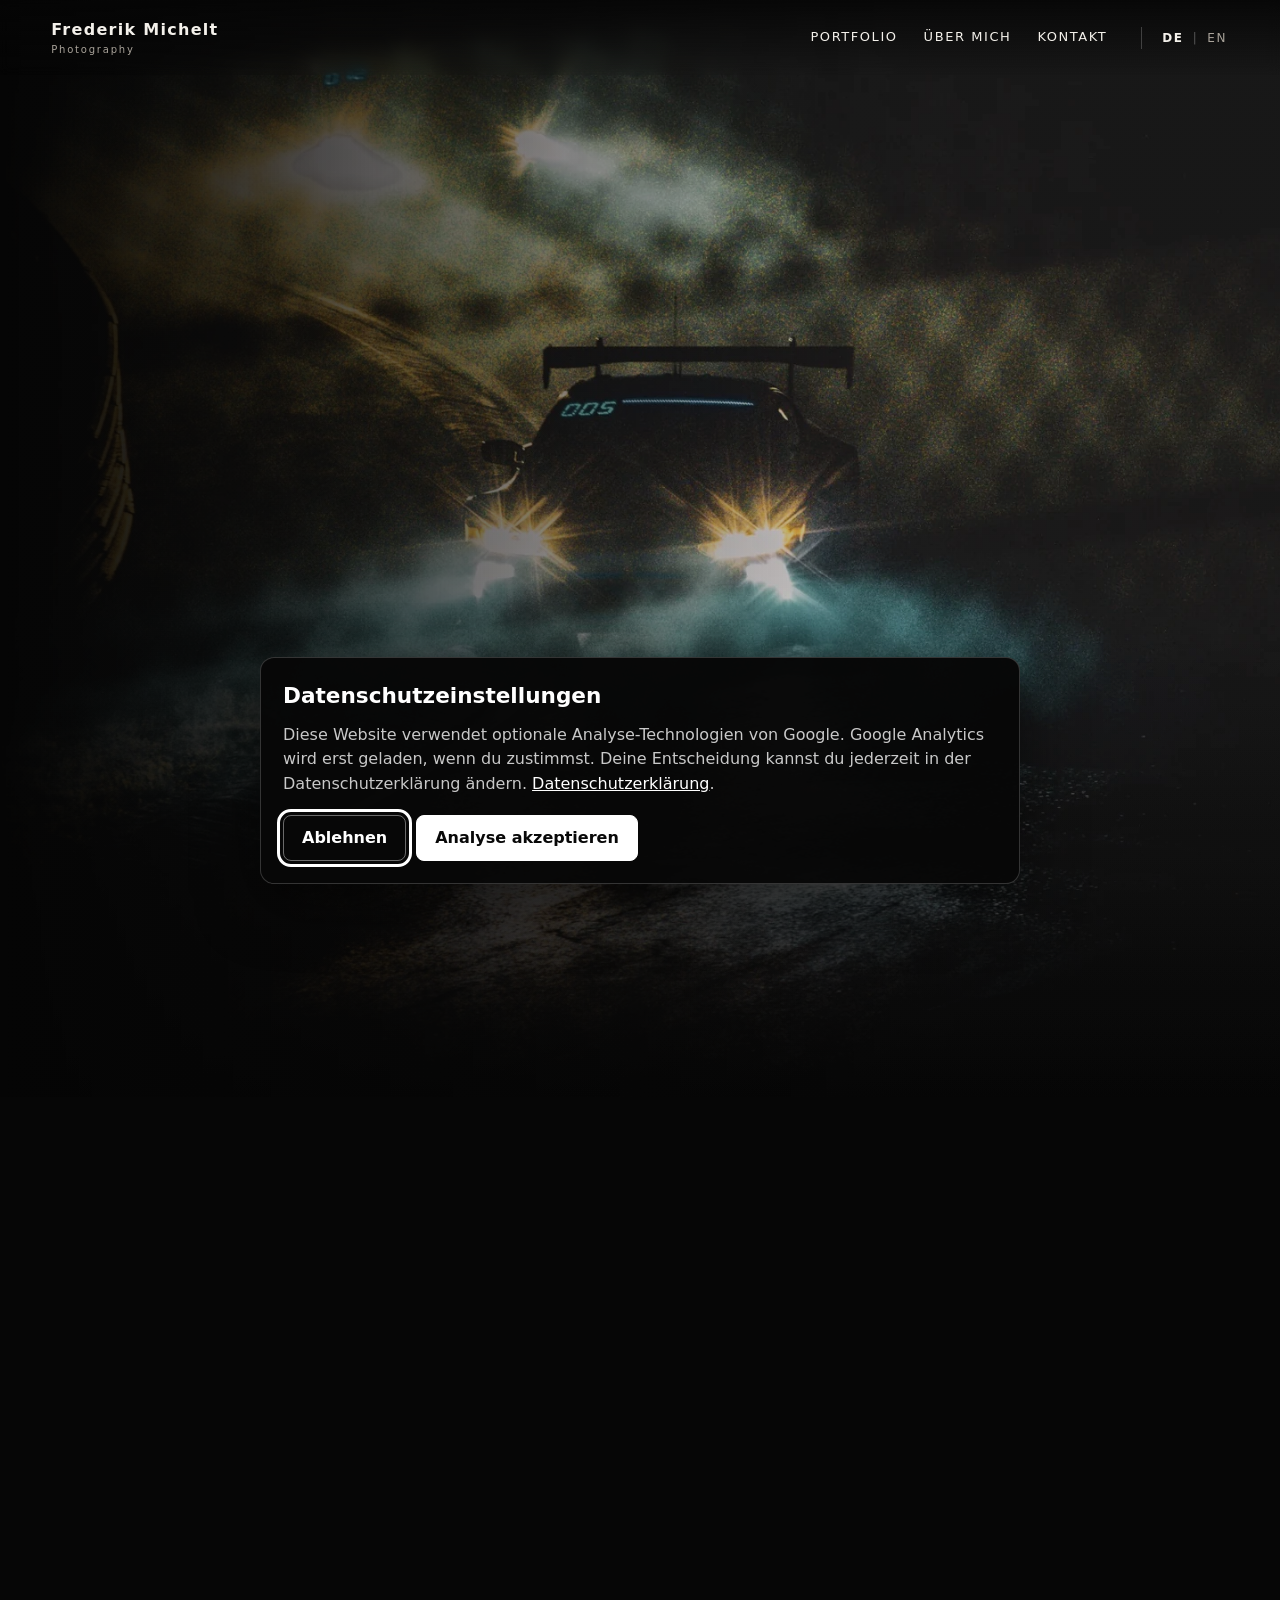
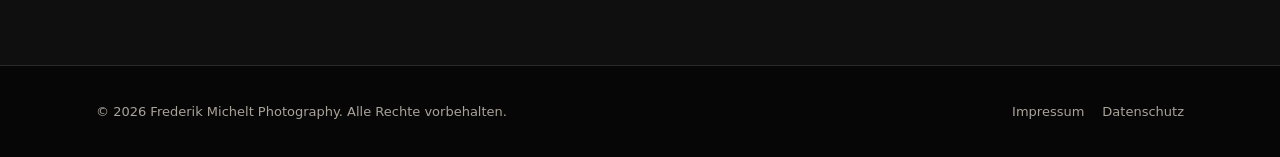
==== commit 9a8dcd3f: "index.html aktualisieren" ====
--- a/index.html
+++ b/index.html
@@ -1 +1,2 @@
-<!doctype html><html lang='de'><head><meta charset='utf-8'><meta name='viewport' content='width=device-width, initial-scale=1'><title>Frederik Michelt Photography — Motorsport • Nürburgring • Storytelling</title><meta name='description' content='Frederik Michelt is a motorsport photographer focused on endurance racing, the Nürburgring and visual storytelling from track to paddock.'><meta property='og:title' content='Frederik Michelt Photography'><meta property='og:description' content='Motorsport • Nürburgring • Storytelling'><meta property='og:image' content='work-01.webp'><meta name='theme-color' content='#060606'><link rel='icon' href='favicon.svg'><link rel='stylesheet' href='styles.css'></head><body><nav class='nav'><a href='index.html' class='brand'>Frederik Michelt<small>Photography</small></a><div class='nav__links'><a href='#work' data-i18n='navPortfolio'>Portfolio</a><a href='#about' data-i18n='navAbout'>Über mich</a><a href='#contact' data-i18n='navContact'>Kontakt</a><div class='lang-switch' aria-label='Sprache wählen'><button type='button' data-lang='de' class='active' aria-label='Deutsch'>DE</button><span>|</span><button type='button' data-lang='en' aria-label='English'>EN</button></div></div></nav><header class='hero'><div class='hero__content reveal'><div class='hero__tag' data-i18n='heroTag'>Hero Shot · Nachtrennen</div><div class='kicker' data-i18n='kicker'>Motorsport • Nürburgring • Storytelling</div><h1 data-i18n='heroTitle'>Geschwindigkeit einzufangen ist leicht. Emotionen einzufangen ist alles.</h1><p data-i18n='heroText'>Motorsportfotografie mit Fokus auf Langstreckenrennen, Atmosphäre und die Momente zwischen grüner Flagge und Zieleinlauf.</p><div class='btns'><a class='btn btn--primary' href='#work' data-i18n='viewPortfolio'>Portfolio ansehen</a><a class='btn' href='mailto:F.Michelt@gmx.de' data-i18n='bookShoot'>Shooting anfragen</a></div></div></header><main><section class='section reveal'><div class='section__head'><h2 data-i18n='introTitle'>Gebaut aus Geschwindigkeit, Licht und Emotion.</h2><p data-i18n='introText'>Von nassen Nachtstints bis zu ruhigen Momenten im Fahrerlager verbindet das Portfolio Rennaction mit der menschlichen Seite des Motorsports.</p></div><div class='stats'><div class='stat'><b>Nürburgring</b><span data-i18n='statFocus'>Hauptfokus</span></div><div class='stat'><b data-i18n='statEndurance'>Langstrecke</b><span data-i18n='statStories'>Rennsport-Geschichten</span></div><div class='stat'><b data-i18n='statTrack'>Strecke + Fahrerlager</b><span data-i18n='statCoverage'>Komplette Begleitung</span></div></div></section><section class='section' id='work'><div class='section__head reveal'><h2 data-i18n='selectedTitle'>Ausgewählte Arbeiten</h2><p data-i18n='selectedText'>Eine kuratierte Auswahl ohne Duplikate – als visuelle Geschichte von Nachtrennen über Rennaction bis zum Leben im Fahrerlager.</p></div><div class='filters reveal'><button data-filter="All" class="active" data-i18n='filterAll'>Alle</button><button data-filter="Track Action" class="" data-i18n='filterTrack'>Rennaction</button><button data-filter="Night Racing" class="" data-i18n='filterNight'>Nachtrennen</button><button data-filter="Paddock" class="" data-i18n='filterPaddock'>Fahrerlager</button><button data-filter="Portraits" class="" data-i18n='filterPortraits'>Porträts</button><button data-filter="Details" class="" data-i18n='filterDetails'>Details</button><button data-filter="Atmosphere" class="" data-i18n='filterAtmosphere'>Atmosphäre</button></div><div class='grid' data-grid></div></section><section class='section split' id='about'><div class='reveal'><div class='kicker' data-i18n='aboutKicker'>Über mich</div><h2>Frederik Michelt Photography</h2><p class='lead' data-i18n='aboutText'>Ich bin Motorsportfotograf aus Deutschland mit Fokus auf Langstreckenrennen und den Nürburgring. Meine Arbeit zeigt nicht nur Geschwindigkeit, sondern auch Atmosphäre, Menschen und Geschichten hinter jedem Rennwochenende.</p></div><div class='portrait-card reveal'><h3>Motorsport • Nürburgring • Storytelling</h3><p class='lead' data-i18n='availability'>Verfügbar für Teams, Fahrer, Veranstaltungen und redaktionelle Projekte. Die Begleitung umfasst Rennaction, Nachtrennen, Fahrerlager-Geschichten, Porträts und Atmosphäre.</p></div></section><section class='contact' id='contact'><div class='section'><div class='reveal'><div class='kicker' data-i18n='contactKicker'>Kontakt</div><h2 data-i18n='contactTitle'>Lass uns deine nächste Rennsport-Geschichte erzählen.</h2><p class='lead' data-i18n='contactText'>Für Eventbegleitung, Team-Shootings oder Fahrer-Content erreichst du mich per E-Mail oder Instagram.</p></div><div class='contact-links reveal'><a href='mailto:F.Michelt@gmx.de'>F.Michelt@gmx.de</a><a href='https://www.instagram.com/fotografie.michelt' target='_blank' rel='noopener'>@fotografie.michelt</a></div></div></section></main><footer class='footer'><div data-i18n='copyright'>© 2026 Frederik Michelt Photography. Alle Rechte vorbehalten.</div><div><a href='impressum.html'>Impressum</a><a href='datenschutz.html'>Datenschutz</a></div></footer><div class='lightbox' aria-modal='true'><button data-close>×</button><button data-prev>‹</button><img alt='Frederik Michelt Photography portfolio image'><button data-next>›</button><div class='lightbox__meta'></div></div><script>window.PORTFOLIO_DATA=[{"src": "work-01.webp", "thumb": "thumb-01.webp", "category": "Night Racing", "title": "Night Racing", "orig": "_MG_4476.jpg"}, {"src": "work-02.webp", "thumb": "thumb-02.webp", "category": "Track Action", "title": "Track Action", "orig": "_MG_4299-2.jpg"}, {"src": "work-03.webp", "thumb": "thumb-03.webp", "category": "Track Action", "title": "Track Action", "orig": "AB979B0D-C5D9-42D9-9928-4AC96F6A704B.jpeg"}, {"src": "work-04.webp", "thumb": "thumb-04.webp", "category": "Portraits", "title": "Portraits", "orig": "IMG_9326.JPG"}, {"src": "work-05.webp", "thumb": "thumb-05.webp", "category": "Track Action", "title": "Track Action", "orig": "_MG_5565.jpg"}, {"src": "work-06.webp", "thumb": "thumb-06.webp", "category": "Paddock", "title": "Paddock", "orig": "_MG_5495.jpg"}, {"src": "work-07.webp", "thumb": "thumb-07.webp", "category": "Details", "title": "Details", "orig": "IMG_0034.JPG"}, {"src": "work-08.webp", "thumb": "thumb-08.webp", "category": "Paddock", "title": "Paddock", "orig": "IMG_9325.JPG"}, {"src": "work-09.webp", "thumb": "thumb-09.webp", "category": "Night Racing", "title": "Night Racing", "orig": "4255BCC3-2B7D-488E-8BAB-874433BCE7A8.jpeg"}, {"src": "work-10.webp", "thumb": "thumb-10.webp", "category": "Track Action", "title": "Track Action", "orig": "AD0463D3-8718-4EA1-AE17-06C8E7973819.jpeg"}, {"src": "work-11.webp", "thumb": "thumb-11.webp", "category": "Track Action", "title": "Track Action", "orig": "C0DC1B4F-8801-4ECC-AB5F-2B6B2CD41ECD.jpeg"}, {"src": "work-12.webp", "thumb": "thumb-12.webp", "category": "Track Action", "title": "Track Action", "orig": "D75DDA1B-10E5-4F0B-8B0B-2D7D2FF1464F.jpeg"}, {"src": "work-13.webp", "thumb": "thumb-13.webp", "category": "Track Action", "title": "Track Action", "orig": "B45F1DF5-B133-466D-85F8-8EEBB1E1562B.jpeg"}, {"src": "work-14.webp", "thumb": "thumb-14.webp", "category": "Track Action", "title": "Track Action", "orig": "083387F7-68BC-497B-812B-60C09C8F2D5F.jpeg"}, {"src": "work-15.webp", "thumb": "thumb-15.webp", "category": "Track Action", "title": "Track Action", "orig": "389EC74C-E21A-4D5B-862F-4BAF17D9116A.jpeg"}, {"src": "work-16.webp", "thumb": "thumb-16.webp", "category": "Track Action", "title": "Track Action", "orig": "6C456C41-3F5B-4BE9-958A-926198D4EE4F.jpeg"}, {"src": "work-17.webp", "thumb": "thumb-17.webp", "category": "Track Action", "title": "Track Action", "orig": "4F277735-7DAA-4178-9716-83EEA3A2789B.jpeg"}, {"src": "work-18.webp", "thumb": "thumb-18.webp", "category": "Track Action", "title": "Track Action", "orig": "1A4AD780-050B-45B4-A3F0-637807733795.jpeg"}, {"src": "work-19.webp", "thumb": "thumb-19.webp", "category": "Atmosphere", "title": "Atmosphere", "orig": "_MG_4212-2.jpg"}, {"src": "work-20.webp", "thumb": "thumb-20.webp", "category": "Night Racing", "title": "Night Racing", "orig": "_MG_4463.jpg"}, {"src": "work-21.webp", "thumb": "thumb-21.webp", "category": "Track Action", "title": "Track Action", "orig": "09AEBCFC-98A1-4868-A121-22A121679C5D.jpeg"}, {"src": "work-22.webp", "thumb": "thumb-22.webp", "category": "Track Action", "title": "Track Action", "orig": "30B58658-B232-4333-AA59-61EAD80A8187.jpeg"}, {"src": "work-23.webp", "thumb": "thumb-23.webp", "category": "Night Racing", "title": "Night Racing", "orig": "_MG_4498.jpg"}, {"src": "work-24.webp", "thumb": "thumb-24.webp", "category": "Paddock", "title": "Paddock", "orig": "B69DDB5D-96A8-4F21-B685-F1BE3D31EF00.jpeg"}, {"src": "work-25.webp", "thumb": "thumb-25.webp", "category": "Track Action", "title": "Track Action", "orig": "73B1ABF7-5601-4FB5-88CB-B687C7D0E6D9.jpeg"}, {"src": "work-26.webp", "thumb": "thumb-26.webp", "category": "Night Racing", "title": "Night Racing", "orig": "_MG_4417-2.jpg"}, {"src": "work-27.webp", "thumb": "thumb-27.webp", "category": "Track Action", "title": "Track Action", "orig": "C84C0B5C-47CB-4E81-85FE-CA0C975DA69B.jpeg"}, {"src": "work-28.webp", "thumb": "thumb-28.webp", "category": "Track Action", "title": "Track Action", "orig": "31573838-D450-4B1A-ACF6-B9DB3373281A.jpeg"}, {"src": "work-29.webp", "thumb": "thumb-29.webp", "category": "Track Action", "title": "Track Action", "orig": "8CCAE86D-18C7-449B-A807-7C15BC6908E0.jpeg"}];</script><script src='script.js'></script></body></html>
+<!doctype html><html lang='de'><head><meta charset='utf-8'><meta name='viewport' content='width=device-width, initial-scale=1'><title>Frederik Michelt Photography — Motorsport • Nürburgring • Storytelling</title><meta name='description' content='Frederik Michelt is a motorsport photographer focused on endurance racing, the Nürburgring and visual storytelling from track to paddock.'><meta property='og:title' content='Frederik Michelt Photography'><meta property='og:description' content='Motorsport • Nürburgring • Storytelling'><meta property='og:image' content='work-01.webp'><meta name='theme-color' content='#060606'><link rel='icon' href='favicon.svg'><link rel='stylesheet' href='styles.css'><link rel="stylesheet" href="consent.css"></head><body><nav class='nav'><a href='index.html' class='brand'>Frederik Michelt<small>Photography</small></a><div class='nav__links'><a href='#work' data-i18n='navPortfolio'>Portfolio</a><a href='#about' data-i18n='navAbout'>Über mich</a><a href='#contact' data-i18n='navContact'>Kontakt</a><div class='lang-switch' aria-label='Sprache wählen'><button type='button' data-lang='de' class='active' aria-label='Deutsch'>DE</button><span>|</span><button type='button' data-lang='en' aria-label='English'>EN</button></div></div></nav><header class='hero'><div class='hero__content reveal'><div class='hero__tag' data-i18n='heroTag'>Hero Shot · Nachtrennen</div><div class='kicker' data-i18n='kicker'>Motorsport • Nürburgring • Storytelling</div><h1 data-i18n='heroTitle'>Geschwindigkeit einzufangen ist leicht. Emotionen einzufangen ist alles.</h1><p data-i18n='heroText'>Motorsportfotografie mit Fokus auf Langstreckenrennen, Atmosphäre und die Momente zwischen grüner Flagge und Zieleinlauf.</p><div class='btns'><a class='btn btn--primary' href='#work' data-i18n='viewPortfolio'>Portfolio ansehen</a><a class='btn' href='mailto:F.Michelt@gmx.de' data-i18n='bookShoot'>Shooting anfragen</a></div></div></header><main><section class='section reveal'><div class='section__head'><h2 data-i18n='introTitle'>Gebaut aus Geschwindigkeit, Licht und Emotion.</h2><p data-i18n='introText'>Von nassen Nachtstints bis zu ruhigen Momenten im Fahrerlager verbindet das Portfolio Rennaction mit der menschlichen Seite des Motorsports.</p></div><div class='stats'><div class='stat'><b>Nürburgring</b><span data-i18n='statFocus'>Hauptfokus</span></div><div class='stat'><b data-i18n='statEndurance'>Langstrecke</b><span data-i18n='statStories'>Rennsport-Geschichten</span></div><div class='stat'><b data-i18n='statTrack'>Strecke + Fahrerlager</b><span data-i18n='statCoverage'>Komplette Begleitung</span></div></div></section><section class='section' id='work'><div class='section__head reveal'><h2 data-i18n='selectedTitle'>Ausgewählte Arbeiten</h2><p data-i18n='selectedText'>Eine kuratierte Auswahl ohne Duplikate – als visuelle Geschichte von Nachtrennen über Rennaction bis zum Leben im Fahrerlager.</p></div><div class='filters reveal'><button data-filter="All" class="active" data-i18n='filterAll'>Alle</button><button data-filter="Track Action" class="" data-i18n='filterTrack'>Rennaction</button><button data-filter="Night Racing" class="" data-i18n='filterNight'>Nachtrennen</button><button data-filter="Paddock" class="" data-i18n='filterPaddock'>Fahrerlager</button><button data-filter="Portraits" class="" data-i18n='filterPortraits'>Porträts</button><button data-filter="Details" class="" data-i18n='filterDetails'>Details</button><button data-filter="Atmosphere" class="" data-i18n='filterAtmosphere'>Atmosphäre</button></div><div class='grid' data-grid></div></section><section class='section split' id='about'><div class='reveal'><div class='kicker' data-i18n='aboutKicker'>Über mich</div><h2>Frederik Michelt Photography</h2><p class='lead' data-i18n='aboutText'>Ich bin Motorsportfotograf aus Deutschland mit Fokus auf Langstreckenrennen und den Nürburgring. Meine Arbeit zeigt nicht nur Geschwindigkeit, sondern auch Atmosphäre, Menschen und Geschichten hinter jedem Rennwochenende.</p></div><div class='portrait-card reveal'><h3>Motorsport • Nürburgring • Storytelling</h3><p class='lead' data-i18n='availability'>Verfügbar für Teams, Fahrer, Veranstaltungen und redaktionelle Projekte. Die Begleitung umfasst Rennaction, Nachtrennen, Fahrerlager-Geschichten, Porträts und Atmosphäre.</p></div></section><section class='contact' id='contact'><div class='section'><div class='reveal'><div class='kicker' data-i18n='contactKicker'>Kontakt</div><h2 data-i18n='contactTitle'>Lass uns deine nächste Rennsport-Geschichte erzählen.</h2><p class='lead' data-i18n='contactText'>Für Eventbegleitung, Team-Shootings oder Fahrer-Content erreichst du mich per E-Mail oder Instagram.</p></div><div class='contact-links reveal'><a href='mailto:F.Michelt@gmx.de'>F.Michelt@gmx.de</a><a href='https://www.instagram.com/fotografie.michelt' target='_blank' rel='noopener'>@fotografie.michelt</a></div></div></section></main><footer class='footer'><div data-i18n='copyright'>© 2026 Frederik Michelt Photography. Alle Rechte vorbehalten.</div><div><a href='impressum.html'>Impressum</a><a href='datenschutz.html'>Datenschutz</a></div></footer><div class='lightbox' aria-modal='true'><button data-close>×</button><button data-prev>‹</button><img alt='Frederik Michelt Photography portfolio image'><button data-next>›</button><div class='lightbox__meta'></div></div><script>window.PORTFOLIO_DATA=[{"src": "work-01.webp", "thumb": "thumb-01.webp", "category": "Night Racing", "title": "Night Racing", "orig": "_MG_4476.jpg"}, {"src": "work-02.webp", "thumb": "thumb-02.webp", "category": "Track Action", "title": "Track Action", "orig": "_MG_4299-2.jpg"}, {"src": "work-03.webp", "thumb": "thumb-03.webp", "category": "Track Action", "title": "Track Action", "orig": "AB979B0D-C5D9-42D9-9928-4AC96F6A704B.jpeg"}, {"src": "work-04.webp", "thumb": "thumb-04.webp", "category": "Portraits", "title": "Portraits", "orig": "IMG_9326.JPG"}, {"src": "work-05.webp", "thumb": "thumb-05.webp", "category": "Track Action", "title": "Track Action", "orig": "_MG_5565.jpg"}, {"src": "work-06.webp", "thumb": "thumb-06.webp", "category": "Paddock", "title": "Paddock", "orig": "_MG_5495.jpg"}, {"src": "work-07.webp", "thumb": "thumb-07.webp", "category": "Details", "title": "Details", "orig": "IMG_0034.JPG"}, {"src": "work-08.webp", "thumb": "thumb-08.webp", "category": "Paddock", "title": "Paddock", "orig": "IMG_9325.JPG"}, {"src": "work-09.webp", "thumb": "thumb-09.webp", "category": "Night Racing", "title": "Night Racing", "orig": "4255BCC3-2B7D-488E-8BAB-874433BCE7A8.jpeg"}, {"src": "work-10.webp", "thumb": "thumb-10.webp", "category": "Track Action", "title": "Track Action", "orig": "AD0463D3-8718-4EA1-AE17-06C8E7973819.jpeg"}, {"src": "work-11.webp", "thumb": "thumb-11.webp", "category": "Track Action", "title": "Track Action", "orig": "C0DC1B4F-8801-4ECC-AB5F-2B6B2CD41ECD.jpeg"}, {"src": "work-12.webp", "thumb": "thumb-12.webp", "category": "Track Action", "title": "Track Action", "orig": "D75DDA1B-10E5-4F0B-8B0B-2D7D2FF1464F.jpeg"}, {"src": "work-13.webp", "thumb": "thumb-13.webp", "category": "Track Action", "title": "Track Action", "orig": "B45F1DF5-B133-466D-85F8-8EEBB1E1562B.jpeg"}, {"src": "work-14.webp", "thumb": "thumb-14.webp", "category": "Track Action", "title": "Track Action", "orig": "083387F7-68BC-497B-812B-60C09C8F2D5F.jpeg"}, {"src": "work-15.webp", "thumb": "thumb-15.webp", "category": "Track Action", "title": "Track Action", "orig": "389EC74C-E21A-4D5B-862F-4BAF17D9116A.jpeg"}, {"src": "work-16.webp", "thumb": "thumb-16.webp", "category": "Track Action", "title": "Track Action", "orig": "6C456C41-3F5B-4BE9-958A-926198D4EE4F.jpeg"}, {"src": "work-17.webp", "thumb": "thumb-17.webp", "category": "Track Action", "title": "Track Action", "orig": "4F277735-7DAA-4178-9716-83EEA3A2789B.jpeg"}, {"src": "work-18.webp", "thumb": "thumb-18.webp", "category": "Track Action", "title": "Track Action", "orig": "1A4AD780-050B-45B4-A3F0-637807733795.jpeg"}, {"src": "work-19.webp", "thumb": "thumb-19.webp", "category": "Atmosphere", "title": "Atmosphere", "orig": "_MG_4212-2.jpg"}, {"src": "work-20.webp", "thumb": "thumb-20.webp", "category": "Night Racing", "title": "Night Racing", "orig": "_MG_4463.jpg"}, {"src": "work-21.webp", "thumb": "thumb-21.webp", "category": "Track Action", "title": "Track Action", "orig": "09AEBCFC-98A1-4868-A121-22A121679C5D.jpeg"}, {"src": "work-22.webp", "thumb": "thumb-22.webp", "category": "Track Action", "title": "Track Action", "orig": "30B58658-B232-4333-AA59-61EAD80A8187.jpeg"}, {"src": "work-23.webp", "thumb": "thumb-23.webp", "category": "Night Racing", "title": "Night Racing", "orig": "_MG_4498.jpg"}, {"src": "work-24.webp", "thumb": "thumb-24.webp", "category": "Paddock", "title": "Paddock", "orig": "B69DDB5D-96A8-4F21-B685-F1BE3D31EF00.jpeg"}, {"src": "work-25.webp", "thumb": "thumb-25.webp", "category": "Track Action", "title": "Track Action", "orig": "73B1ABF7-5601-4FB5-88CB-B687C7D0E6D9.jpeg"}, {"src": "work-26.webp", "thumb": "thumb-26.webp", "category": "Night Racing", "title": "Night Racing", "orig": "_MG_4417-2.jpg"}, {"src": "work-27.webp", "thumb": "thumb-27.webp", "category": "Track Action", "title": "Track Action", "orig": "C84C0B5C-47CB-4E81-85FE-CA0C975DA69B.jpeg"}, {"src": "work-28.webp", "thumb": "thumb-28.webp", "category": "Track Action", "title": "Track Action", "orig": "31573838-D450-4B1A-ACF6-B9DB3373281A.jpeg"}, {"src": "work-29.webp", "thumb": "thumb-29.webp", "category": "Track Action", "title": "Track Action", "orig": "8CCAE86D-18C7-449B-A807-7C15BC6908E0.jpeg"}];<script src="script.js"></script>
+<script src="consent.js"></script></body></html>
--- a/consent.css
+++ b/consent.css
@@ -0,0 +1,100 @@
+.fm-consent {
+  position: fixed;
+  z-index: 99999;
+  inset: auto 16px 16px;
+  display: flex;
+  justify-content: center;
+  pointer-events: none;
+}
+
+.fm-consent__inner {
+  width: min(760px, 100%);
+  padding: 22px;
+  border: 1px solid rgba(255, 255, 255, 0.18);
+  border-radius: 14px;
+  background: rgba(8, 8, 8, 0.98);
+  color: #fff;
+  box-shadow: 0 18px 60px rgba(0, 0, 0, 0.58);
+  pointer-events: auto;
+}
+
+.fm-consent h2 {
+  margin: 0 0 10px;
+  font-size: clamp(1.15rem, 3vw, 1.35rem);
+}
+
+.fm-consent p {
+  margin: 0 0 18px;
+  color: rgba(255, 255, 255, 0.78);
+  line-height: 1.55;
+}
+
+.fm-consent a {
+  color: #fff;
+  text-decoration: underline;
+}
+
+.fm-consent__actions {
+  display: flex;
+  flex-wrap: wrap;
+  gap: 10px;
+}
+
+.fm-consent__button {
+  min-height: 44px;
+  padding: 10px 18px;
+  border: 1px solid rgba(255, 255, 255, 0.4);
+  border-radius: 8px;
+  background: transparent;
+  color: #fff;
+  font: inherit;
+  font-weight: 700;
+  cursor: pointer;
+}
+
+.fm-consent__button--primary {
+  border-color: #fff;
+  background: #fff;
+  color: #080808;
+}
+
+.fm-consent__button:hover {
+  transform: translateY(-1px);
+}
+
+.fm-consent__button:focus-visible {
+  outline: 3px solid #fff;
+  outline-offset: 3px;
+}
+
+.fm-privacy-button {
+  display: inline-flex;
+  min-height: 44px;
+  align-items: center;
+  padding: 10px 16px;
+  border: 1px solid currentColor;
+  border-radius: 8px;
+  background: transparent;
+  color: inherit;
+  font: inherit;
+  font-weight: 700;
+  cursor: pointer;
+}
+
+@media (max-width: 560px) {
+  .fm-consent {
+    inset: auto 10px 10px;
+  }
+
+  .fm-consent__inner {
+    padding: 18px;
+  }
+
+  .fm-consent__actions {
+    display: grid;
+  }
+
+  .fm-consent__button {
+    width: 100%;
+  }
+}
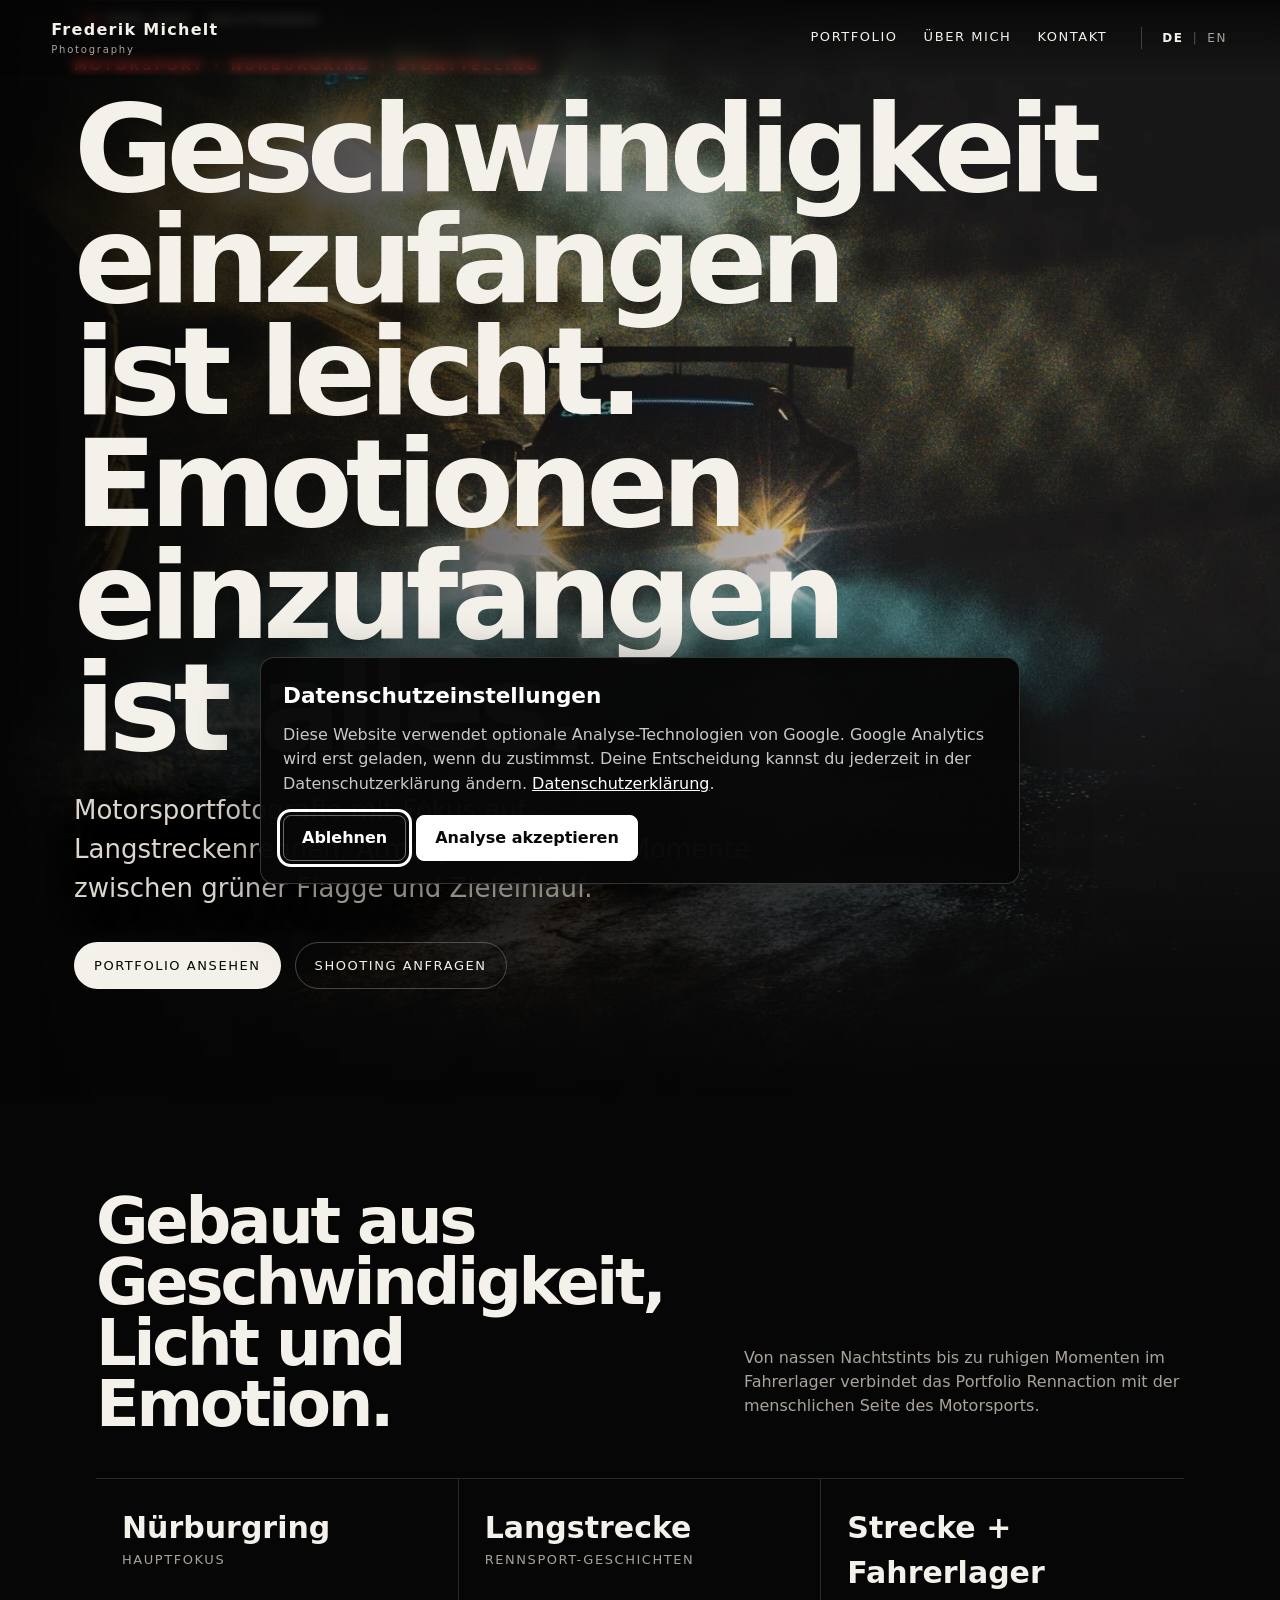
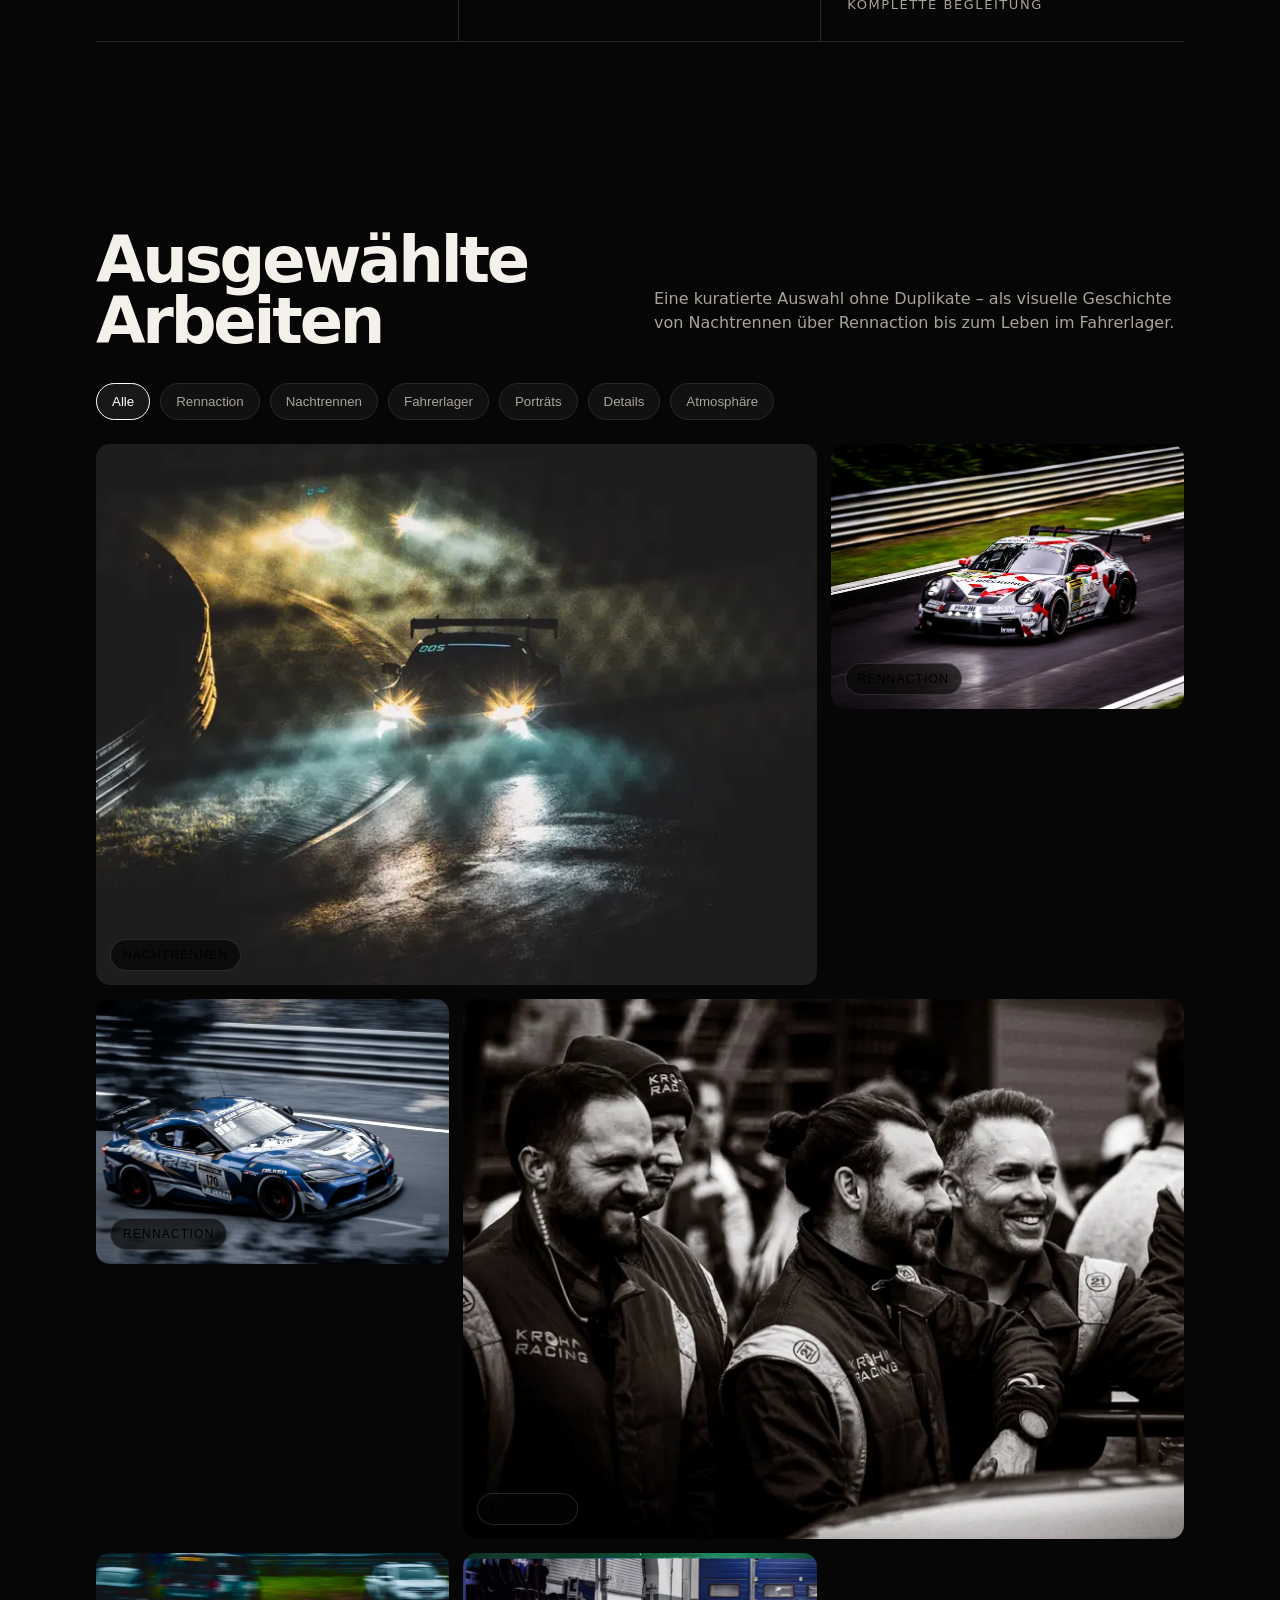
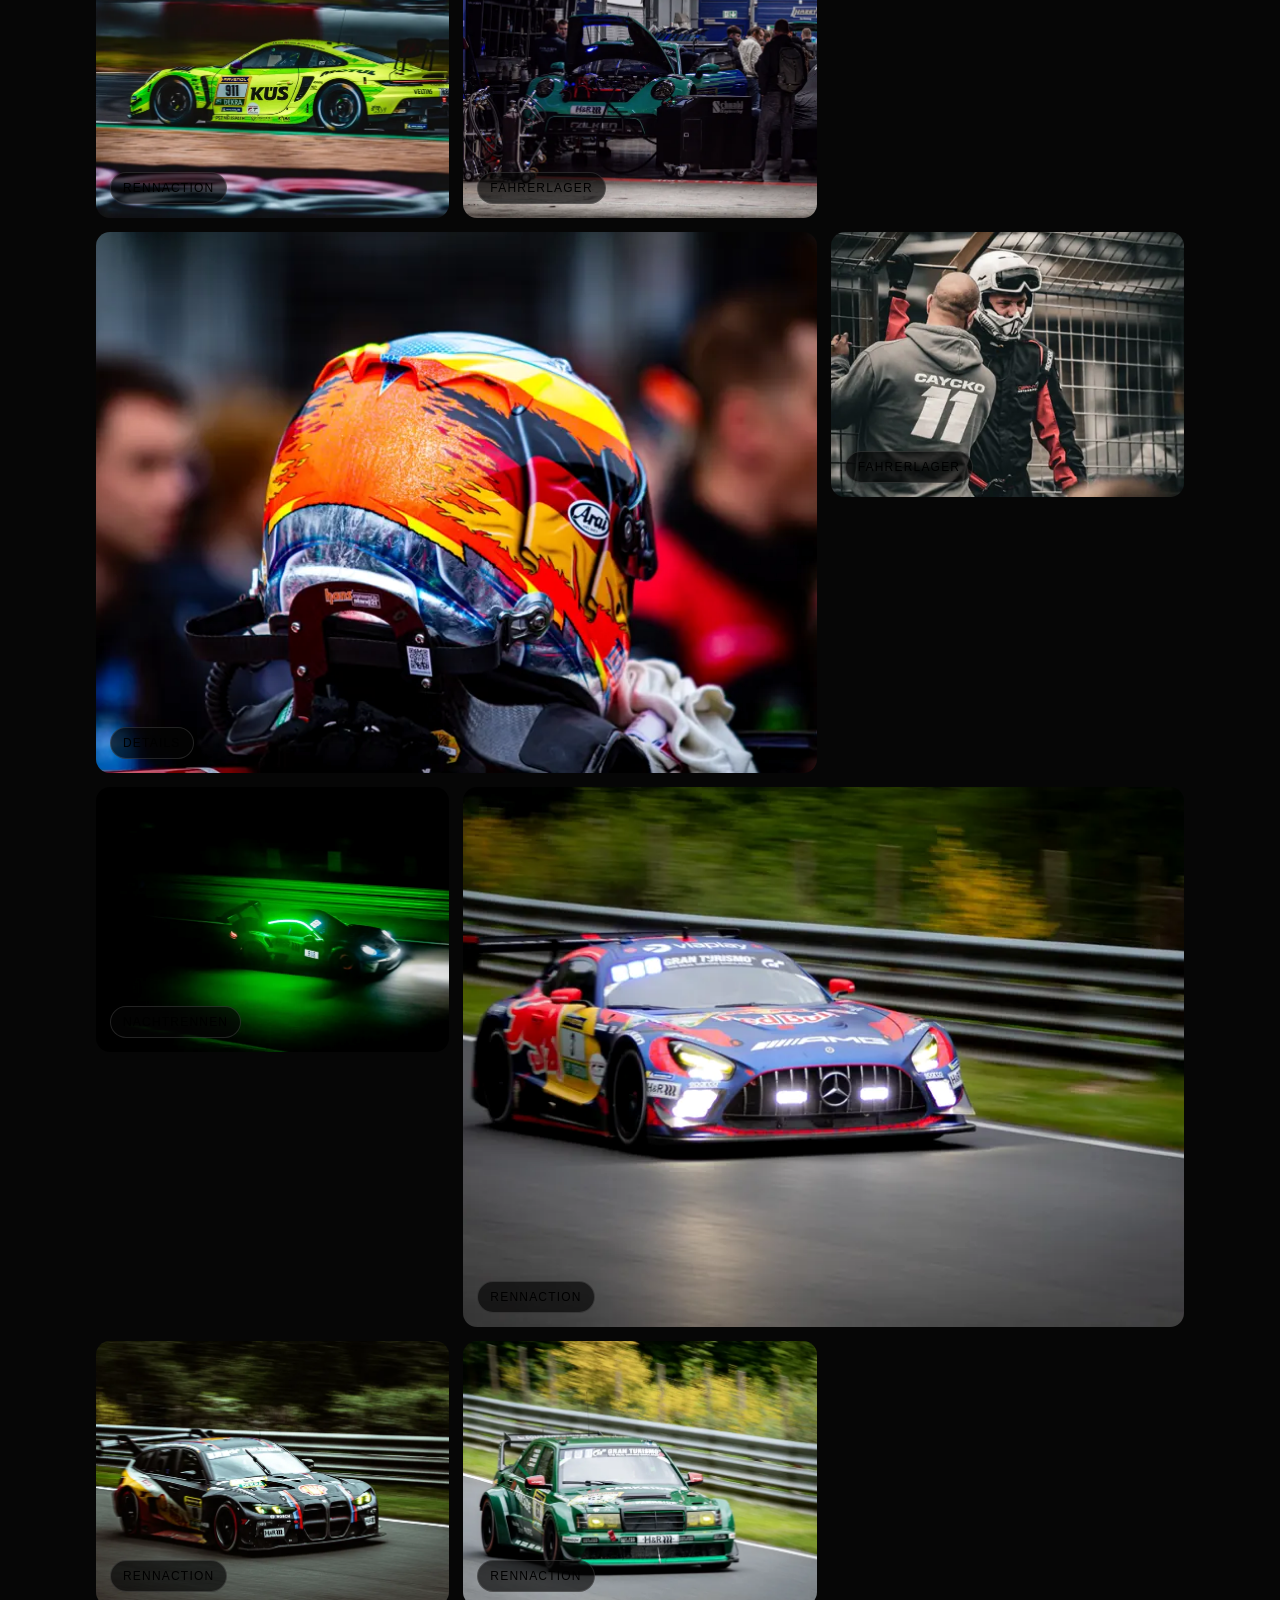
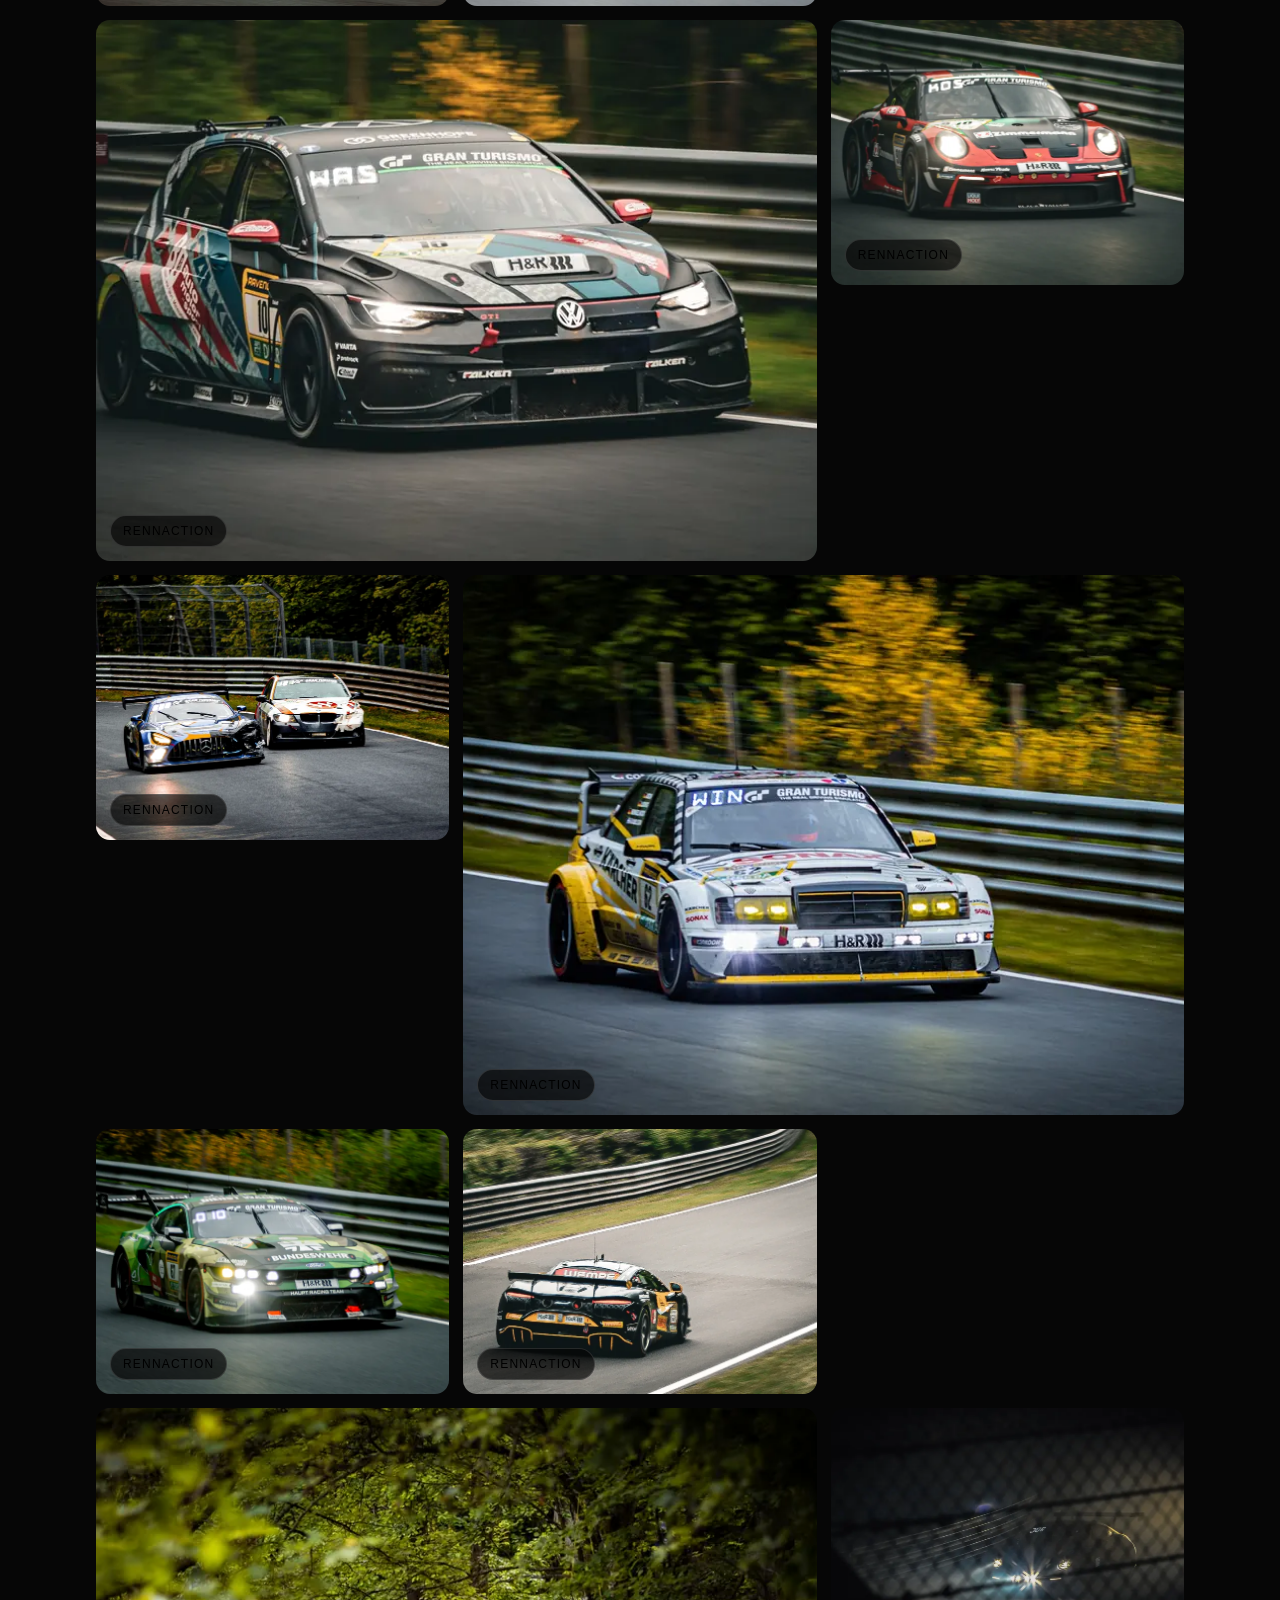
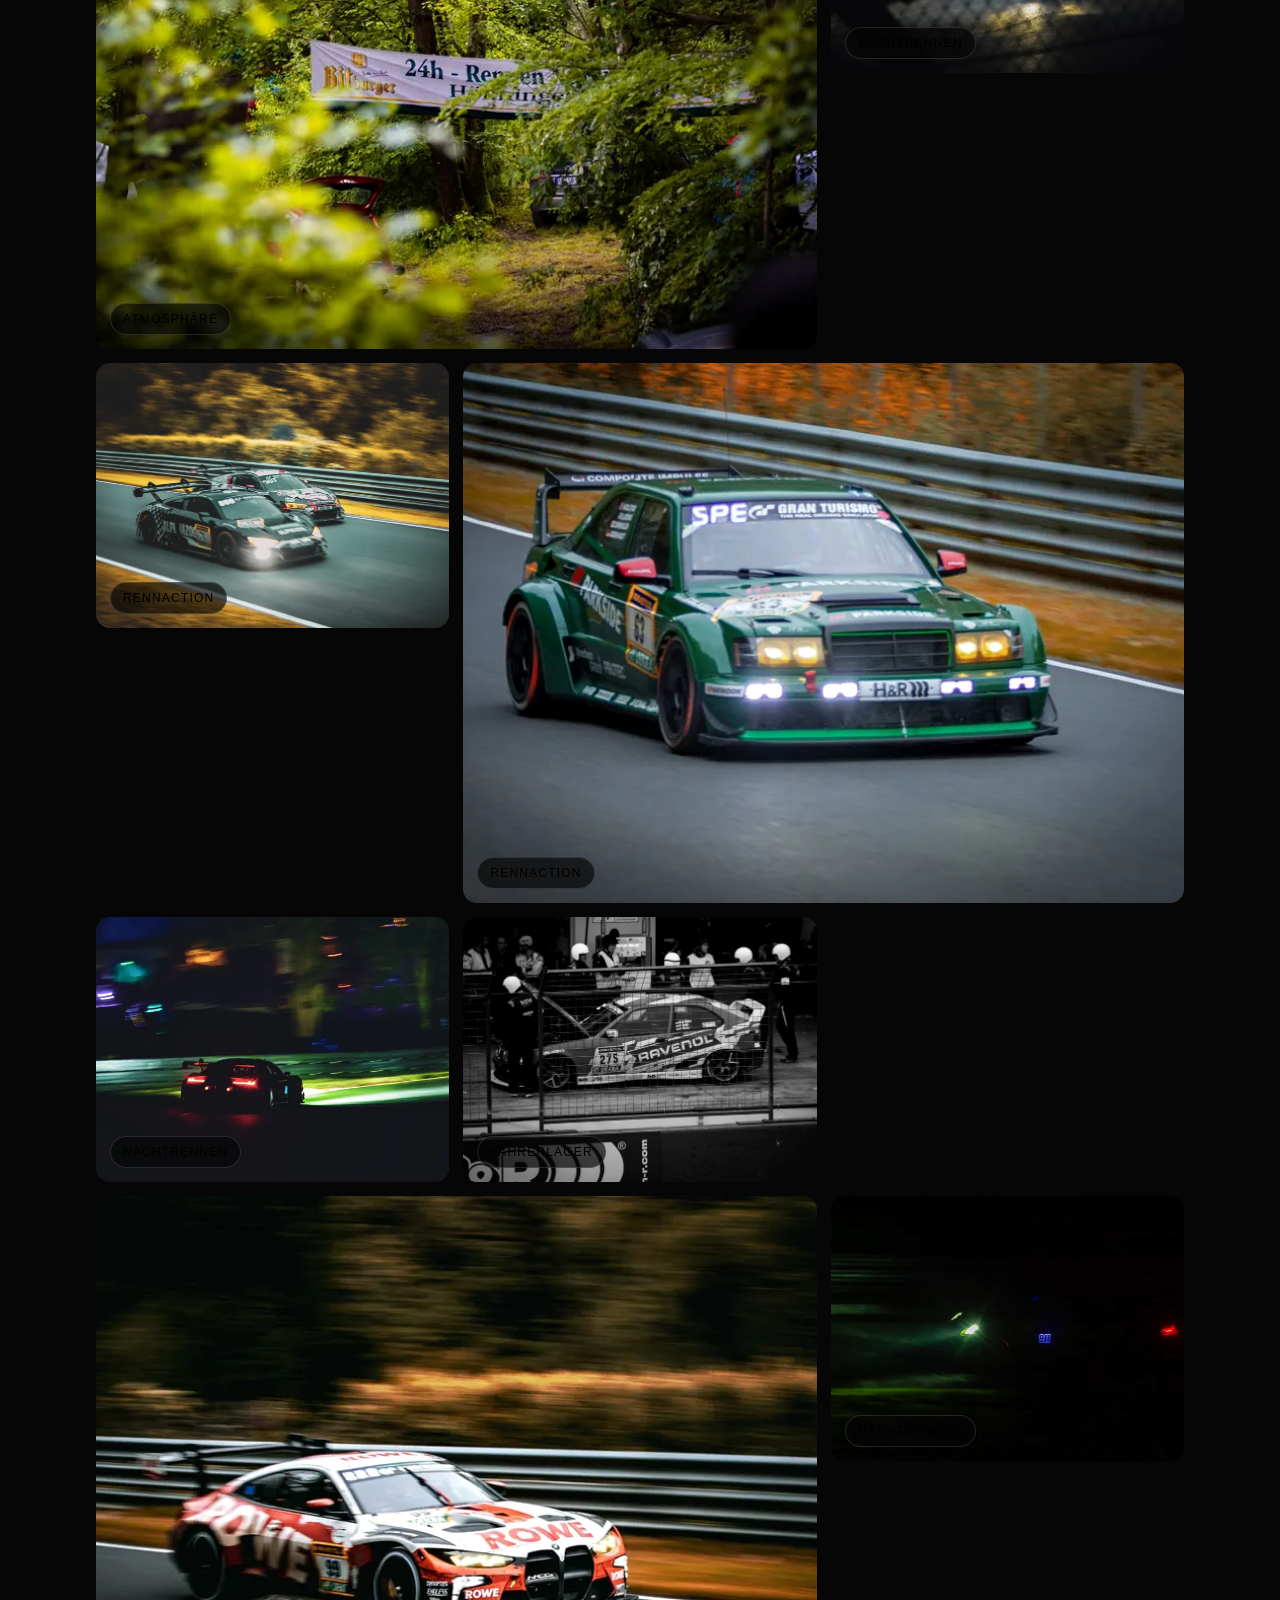
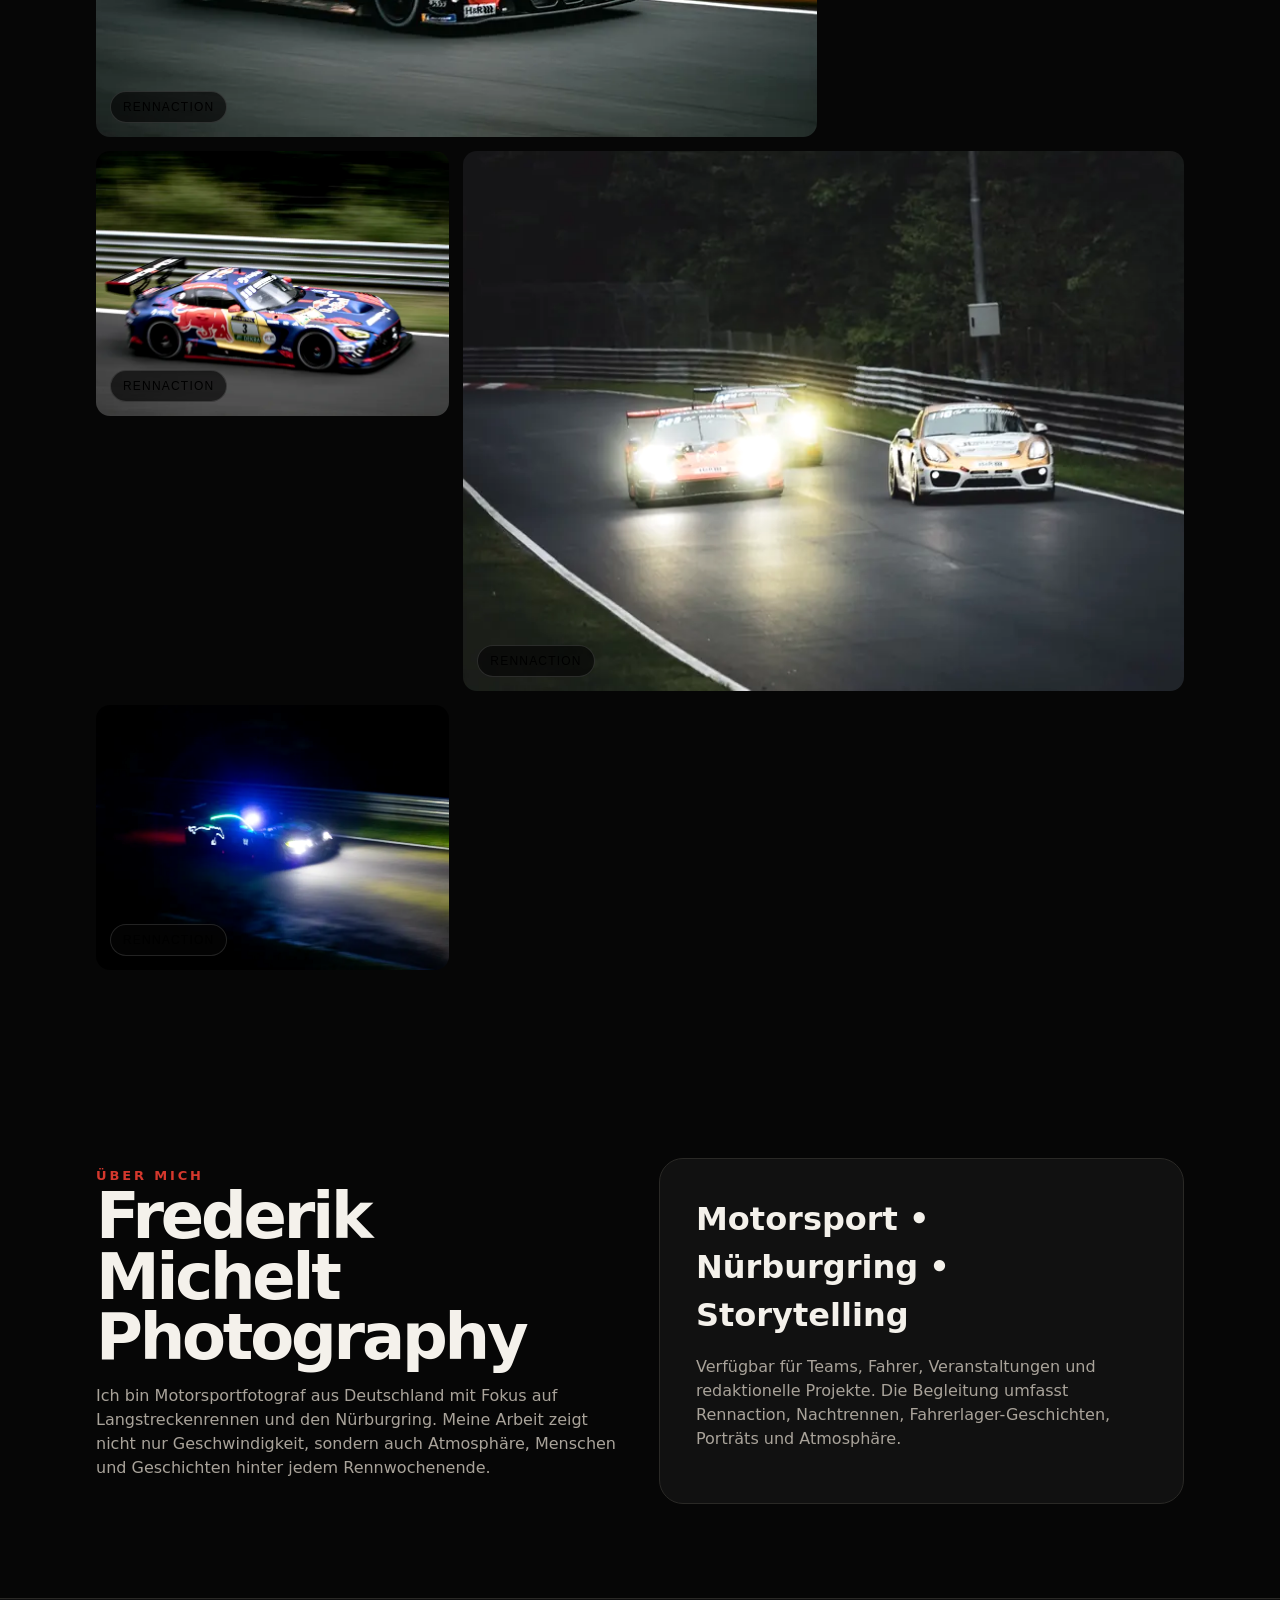
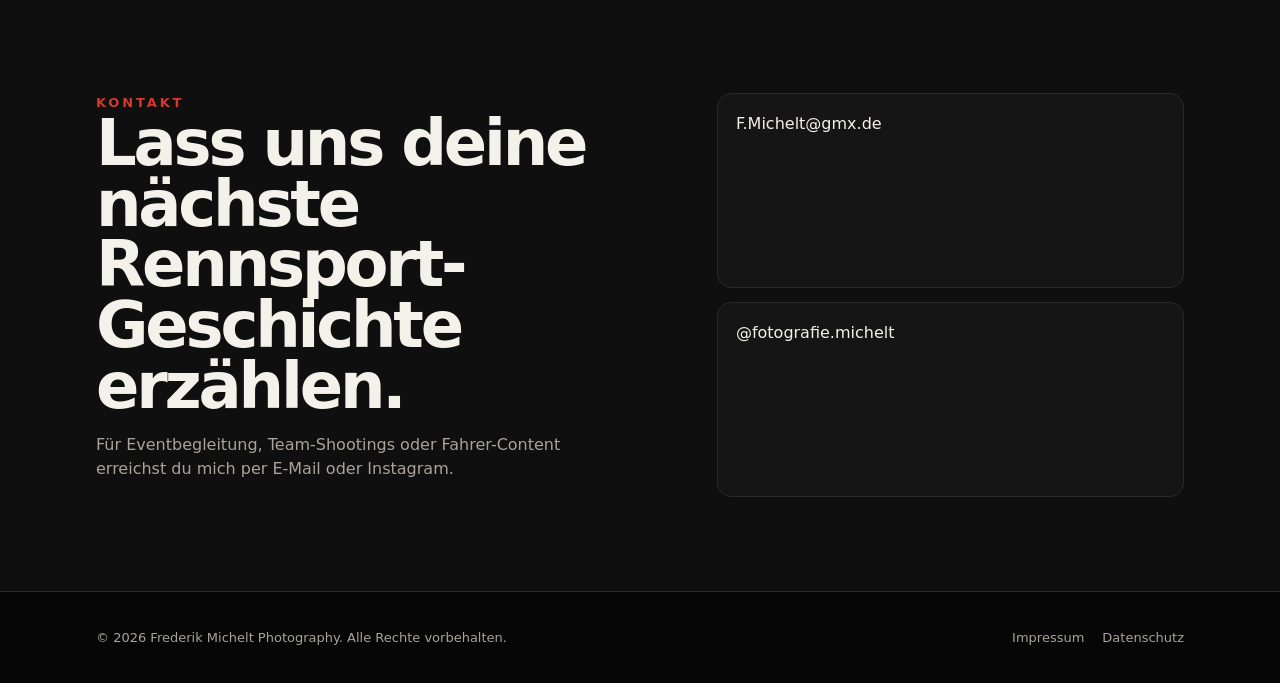
==== commit 62fa1be0: "index.html aktualisieren" ====
--- a/index.html
+++ b/index.html
@@ -1,2 +1,10 @@
-<!doctype html><html lang='de'><head><meta charset='utf-8'><meta name='viewport' content='width=device-width, initial-scale=1'><title>Frederik Michelt Photography — Motorsport • Nürburgring • Storytelling</title><meta name='description' content='Frederik Michelt is a motorsport photographer focused on endurance racing, the Nürburgring and visual storytelling from track to paddock.'><meta property='og:title' content='Frederik Michelt Photography'><meta property='og:description' content='Motorsport • Nürburgring • Storytelling'><meta property='og:image' content='work-01.webp'><meta name='theme-color' content='#060606'><link rel='icon' href='favicon.svg'><link rel='stylesheet' href='styles.css'><link rel="stylesheet" href="consent.css"></head><body><nav class='nav'><a href='index.html' class='brand'>Frederik Michelt<small>Photography</small></a><div class='nav__links'><a href='#work' data-i18n='navPortfolio'>Portfolio</a><a href='#about' data-i18n='navAbout'>Über mich</a><a href='#contact' data-i18n='navContact'>Kontakt</a><div class='lang-switch' aria-label='Sprache wählen'><button type='button' data-lang='de' class='active' aria-label='Deutsch'>DE</button><span>|</span><button type='button' data-lang='en' aria-label='English'>EN</button></div></div></nav><header class='hero'><div class='hero__content reveal'><div class='hero__tag' data-i18n='heroTag'>Hero Shot · Nachtrennen</div><div class='kicker' data-i18n='kicker'>Motorsport • Nürburgring • Storytelling</div><h1 data-i18n='heroTitle'>Geschwindigkeit einzufangen ist leicht. Emotionen einzufangen ist alles.</h1><p data-i18n='heroText'>Motorsportfotografie mit Fokus auf Langstreckenrennen, Atmosphäre und die Momente zwischen grüner Flagge und Zieleinlauf.</p><div class='btns'><a class='btn btn--primary' href='#work' data-i18n='viewPortfolio'>Portfolio ansehen</a><a class='btn' href='mailto:F.Michelt@gmx.de' data-i18n='bookShoot'>Shooting anfragen</a></div></div></header><main><section class='section reveal'><div class='section__head'><h2 data-i18n='introTitle'>Gebaut aus Geschwindigkeit, Licht und Emotion.</h2><p data-i18n='introText'>Von nassen Nachtstints bis zu ruhigen Momenten im Fahrerlager verbindet das Portfolio Rennaction mit der menschlichen Seite des Motorsports.</p></div><div class='stats'><div class='stat'><b>Nürburgring</b><span data-i18n='statFocus'>Hauptfokus</span></div><div class='stat'><b data-i18n='statEndurance'>Langstrecke</b><span data-i18n='statStories'>Rennsport-Geschichten</span></div><div class='stat'><b data-i18n='statTrack'>Strecke + Fahrerlager</b><span data-i18n='statCoverage'>Komplette Begleitung</span></div></div></section><section class='section' id='work'><div class='section__head reveal'><h2 data-i18n='selectedTitle'>Ausgewählte Arbeiten</h2><p data-i18n='selectedText'>Eine kuratierte Auswahl ohne Duplikate – als visuelle Geschichte von Nachtrennen über Rennaction bis zum Leben im Fahrerlager.</p></div><div class='filters reveal'><button data-filter="All" class="active" data-i18n='filterAll'>Alle</button><button data-filter="Track Action" class="" data-i18n='filterTrack'>Rennaction</button><button data-filter="Night Racing" class="" data-i18n='filterNight'>Nachtrennen</button><button data-filter="Paddock" class="" data-i18n='filterPaddock'>Fahrerlager</button><button data-filter="Portraits" class="" data-i18n='filterPortraits'>Porträts</button><button data-filter="Details" class="" data-i18n='filterDetails'>Details</button><button data-filter="Atmosphere" class="" data-i18n='filterAtmosphere'>Atmosphäre</button></div><div class='grid' data-grid></div></section><section class='section split' id='about'><div class='reveal'><div class='kicker' data-i18n='aboutKicker'>Über mich</div><h2>Frederik Michelt Photography</h2><p class='lead' data-i18n='aboutText'>Ich bin Motorsportfotograf aus Deutschland mit Fokus auf Langstreckenrennen und den Nürburgring. Meine Arbeit zeigt nicht nur Geschwindigkeit, sondern auch Atmosphäre, Menschen und Geschichten hinter jedem Rennwochenende.</p></div><div class='portrait-card reveal'><h3>Motorsport • Nürburgring • Storytelling</h3><p class='lead' data-i18n='availability'>Verfügbar für Teams, Fahrer, Veranstaltungen und redaktionelle Projekte. Die Begleitung umfasst Rennaction, Nachtrennen, Fahrerlager-Geschichten, Porträts und Atmosphäre.</p></div></section><section class='contact' id='contact'><div class='section'><div class='reveal'><div class='kicker' data-i18n='contactKicker'>Kontakt</div><h2 data-i18n='contactTitle'>Lass uns deine nächste Rennsport-Geschichte erzählen.</h2><p class='lead' data-i18n='contactText'>Für Eventbegleitung, Team-Shootings oder Fahrer-Content erreichst du mich per E-Mail oder Instagram.</p></div><div class='contact-links reveal'><a href='mailto:F.Michelt@gmx.de'>F.Michelt@gmx.de</a><a href='https://www.instagram.com/fotografie.michelt' target='_blank' rel='noopener'>@fotografie.michelt</a></div></div></section></main><footer class='footer'><div data-i18n='copyright'>© 2026 Frederik Michelt Photography. Alle Rechte vorbehalten.</div><div><a href='impressum.html'>Impressum</a><a href='datenschutz.html'>Datenschutz</a></div></footer><div class='lightbox' aria-modal='true'><button data-close>×</button><button data-prev>‹</button><img alt='Frederik Michelt Photography portfolio image'><button data-next>›</button><div class='lightbox__meta'></div></div><script>window.PORTFOLIO_DATA=[{"src": "work-01.webp", "thumb": "thumb-01.webp", "category": "Night Racing", "title": "Night Racing", "orig": "_MG_4476.jpg"}, {"src": "work-02.webp", "thumb": "thumb-02.webp", "category": "Track Action", "title": "Track Action", "orig": "_MG_4299-2.jpg"}, {"src": "work-03.webp", "thumb": "thumb-03.webp", "category": "Track Action", "title": "Track Action", "orig": "AB979B0D-C5D9-42D9-9928-4AC96F6A704B.jpeg"}, {"src": "work-04.webp", "thumb": "thumb-04.webp", "category": "Portraits", "title": "Portraits", "orig": "IMG_9326.JPG"}, {"src": "work-05.webp", "thumb": "thumb-05.webp", "category": "Track Action", "title": "Track Action", "orig": "_MG_5565.jpg"}, {"src": "work-06.webp", "thumb": "thumb-06.webp", "category": "Paddock", "title": "Paddock", "orig": "_MG_5495.jpg"}, {"src": "work-07.webp", "thumb": "thumb-07.webp", "category": "Details", "title": "Details", "orig": "IMG_0034.JPG"}, {"src": "work-08.webp", "thumb": "thumb-08.webp", "category": "Paddock", "title": "Paddock", "orig": "IMG_9325.JPG"}, {"src": "work-09.webp", "thumb": "thumb-09.webp", "category": "Night Racing", "title": "Night Racing", "orig": "4255BCC3-2B7D-488E-8BAB-874433BCE7A8.jpeg"}, {"src": "work-10.webp", "thumb": "thumb-10.webp", "category": "Track Action", "title": "Track Action", "orig": "AD0463D3-8718-4EA1-AE17-06C8E7973819.jpeg"}, {"src": "work-11.webp", "thumb": "thumb-11.webp", "category": "Track Action", "title": "Track Action", "orig": "C0DC1B4F-8801-4ECC-AB5F-2B6B2CD41ECD.jpeg"}, {"src": "work-12.webp", "thumb": "thumb-12.webp", "category": "Track Action", "title": "Track Action", "orig": "D75DDA1B-10E5-4F0B-8B0B-2D7D2FF1464F.jpeg"}, {"src": "work-13.webp", "thumb": "thumb-13.webp", "category": "Track Action", "title": "Track Action", "orig": "B45F1DF5-B133-466D-85F8-8EEBB1E1562B.jpeg"}, {"src": "work-14.webp", "thumb": "thumb-14.webp", "category": "Track Action", "title": "Track Action", "orig": "083387F7-68BC-497B-812B-60C09C8F2D5F.jpeg"}, {"src": "work-15.webp", "thumb": "thumb-15.webp", "category": "Track Action", "title": "Track Action", "orig": "389EC74C-E21A-4D5B-862F-4BAF17D9116A.jpeg"}, {"src": "work-16.webp", "thumb": "thumb-16.webp", "category": "Track Action", "title": "Track Action", "orig": "6C456C41-3F5B-4BE9-958A-926198D4EE4F.jpeg"}, {"src": "work-17.webp", "thumb": "thumb-17.webp", "category": "Track Action", "title": "Track Action", "orig": "4F277735-7DAA-4178-9716-83EEA3A2789B.jpeg"}, {"src": "work-18.webp", "thumb": "thumb-18.webp", "category": "Track Action", "title": "Track Action", "orig": "1A4AD780-050B-45B4-A3F0-637807733795.jpeg"}, {"src": "work-19.webp", "thumb": "thumb-19.webp", "category": "Atmosphere", "title": "Atmosphere", "orig": "_MG_4212-2.jpg"}, {"src": "work-20.webp", "thumb": "thumb-20.webp", "category": "Night Racing", "title": "Night Racing", "orig": "_MG_4463.jpg"}, {"src": "work-21.webp", "thumb": "thumb-21.webp", "category": "Track Action", "title": "Track Action", "orig": "09AEBCFC-98A1-4868-A121-22A121679C5D.jpeg"}, {"src": "work-22.webp", "thumb": "thumb-22.webp", "category": "Track Action", "title": "Track Action", "orig": "30B58658-B232-4333-AA59-61EAD80A8187.jpeg"}, {"src": "work-23.webp", "thumb": "thumb-23.webp", "category": "Night Racing", "title": "Night Racing", "orig": "_MG_4498.jpg"}, {"src": "work-24.webp", "thumb": "thumb-24.webp", "category": "Paddock", "title": "Paddock", "orig": "B69DDB5D-96A8-4F21-B685-F1BE3D31EF00.jpeg"}, {"src": "work-25.webp", "thumb": "thumb-25.webp", "category": "Track Action", "title": "Track Action", "orig": "73B1ABF7-5601-4FB5-88CB-B687C7D0E6D9.jpeg"}, {"src": "work-26.webp", "thumb": "thumb-26.webp", "category": "Night Racing", "title": "Night Racing", "orig": "_MG_4417-2.jpg"}, {"src": "work-27.webp", "thumb": "thumb-27.webp", "category": "Track Action", "title": "Track Action", "orig": "C84C0B5C-47CB-4E81-85FE-CA0C975DA69B.jpeg"}, {"src": "work-28.webp", "thumb": "thumb-28.webp", "category": "Track Action", "title": "Track Action", "orig": "31573838-D450-4B1A-ACF6-B9DB3373281A.jpeg"}, {"src": "work-29.webp", "thumb": "thumb-29.webp", "category": "Track Action", "title": "Track Action", "orig": "8CCAE86D-18C7-449B-A807-7C15BC6908E0.jpeg"}];<script src="script.js"></script>
+<!doctype html><html lang='de'><head><meta charset='utf-8'><meta name='viewport' content='width=device-width, initial-scale=1'><title>Frederik Michelt Photography — Motorsport • Nürburgring • Storytelling</title><meta name='description' content='Frederik Michelt is a motorsport photographer focused on endurance racing, the Nürburgring and visual storytelling from track to paddock.'><meta property='og:title' content='Frederik Michelt Photography'><meta property='og:description' content='Motorsport • Nürburgring • Storytelling'><meta property='og:image' content='work-01.webp'><meta name='theme-color' content='#060606'><link rel='icon' href='favicon.svg'><link rel='stylesheet' href='styles.css'><link rel="stylesheet" href="consent.css"></head><body><nav class='nav'><a href='index.html' class='brand'>Frederik Michelt<small>Photography</small></a><div class='nav__links'><a href='#work' data-i18n='navPortfolio'>Portfolio</a><a href='#about' data-i18n='navAbout'>Über mich</a><a href='#contact' data-i18n='navContact'>Kontakt</a><div class='lang-switch' aria-label='Sprache wählen'><button type='button' data-lang='de' class='active' aria-label='Deutsch'>DE</button><span>|</span><button type='button' data-lang='en' aria-label='English'>EN</button></div></div></nav><header class='hero'><div class='hero__content reveal'><div class='hero__tag' data-i18n='heroTag'>Hero Shot · Nachtrennen</div><div class='kicker' data-i18n='kicker'>Motorsport • Nürburgring • Storytelling</div><h1 data-i18n='heroTitle'>Geschwindigkeit einzufangen ist leicht. Emotionen einzufangen ist alles.</h1><p data-i18n='heroText'>Motorsportfotografie mit Fokus auf Langstreckenrennen, Atmosphäre und die Momente zwischen grüner Flagge und Zieleinlauf.</p><div class='btns'><a class='btn btn--primary' href='#work' data-i18n='viewPortfolio'>Portfolio ansehen</a><a class='btn' href='mailto:F.Michelt@gmx.de' data-i18n='bookShoot'>Shooting anfragen</a></div></div></header><main><section class='section reveal'><div class='section__head'><h2 data-i18n='introTitle'>Gebaut aus Geschwindigkeit, Licht und Emotion.</h2><p data-i18n='introText'>Von nassen Nachtstints bis zu ruhigen Momenten im Fahrerlager verbindet das Portfolio Rennaction mit der menschlichen Seite des Motorsports.</p></div><div class='stats'><div class='stat'><b>Nürburgring</b><span data-i18n='statFocus'>Hauptfokus</span></div><div class='stat'><b data-i18n='statEndurance'>Langstrecke</b><span data-i18n='statStories'>Rennsport-Geschichten</span></div><div class='stat'><b data-i18n='statTrack'>Strecke + Fahrerlager</b><span data-i18n='statCoverage'>Komplette Begleitung</span></div></div></section><section class='section' id='work'><div class='section__head reveal'><h2 data-i18n='selectedTitle'>Ausgewählte Arbeiten</h2><p data-i18n='selectedText'>Eine kuratierte Auswahl ohne Duplikate – als visuelle Geschichte von Nachtrennen über Rennaction bis zum Leben im Fahrerlager.</p></div><div class='filters reveal'><button data-filter="All" class="active" data-i18n='filterAll'>Alle</button><button data-filter="Track Action" class="" data-i18n='filterTrack'>Rennaction</button><button data-filter="Night Racing" class="" data-i18n='filterNight'>Nachtrennen</button><button data-filter="Paddock" class="" data-i18n='filterPaddock'>Fahrerlager</button><button data-filter="Portraits" class="" data-i18n='filterPortraits'>Porträts</button><button data-filter="Details" class="" data-i18n='filterDetails'>Details</button><button data-filter="Atmosphere" class="" data-i18n='filterAtmosphere'>Atmosphäre</button></div><div class='grid' data-grid></div></section><section class='section split' id='about'><div class='reveal'><div class='kicker' data-i18n='aboutKicker'>Über mich</div><h2>Frederik Michelt Photography</h2><p class='lead' data-i18n='aboutText'>Ich bin Motorsportfotograf aus Deutschland mit Fokus auf Langstreckenrennen und den Nürburgring. Meine Arbeit zeigt nicht nur Geschwindigkeit, sondern auch Atmosphäre, Menschen und Geschichten hinter jedem Rennwochenende.</p></div><div class='portrait-card reveal'><h3>Motorsport • Nürburgring • Storytelling</h3><p class='lead' data-i18n='availability'>Verfügbar für Teams, Fahrer, Veranstaltungen und redaktionelle Projekte. Die Begleitung umfasst Rennaction, Nachtrennen, Fahrerlager-Geschichten, Porträts und Atmosphäre.</p></div></section><section class='contact' id='contact'><div class='section'><div class='reveal'><div class='kicker' data-i18n='contactKicker'>Kontakt</div><h2 data-i18n='contactTitle'>Lass uns deine nächste Rennsport-Geschichte erzählen.</h2><p class='lead' data-i18n='contactText'>Für Eventbegleitung, Team-Shootings oder Fahrer-Content erreichst du mich per E-Mail oder Instagram.</p></div><div class='contact-links reveal'><a href='mailto:F.Michelt@gmx.de'>F.Michelt@gmx.de</a><a href='https://www.instagram.com/fotografie.michelt' target='_blank' rel='noopener'>@fotografie.michelt</a></div></div></section></main><footer class='footer'><div data-i18n='copyright'>© 2026 Frederik Michelt Photography. Alle Rechte vorbehalten.</div><div><a href='impressum.html'>Impressum</a><a href='datenschutz.html'>Datenschutz</a></div></footer><div class='lightbox' aria-modal='true'><button data-close>×</button><button data-prev>‹</button><img alt='Frederik Michelt Photography portfolio image'><button data-next>›</button><div class='lightbox__meta'></div></div><script>window.PORTFOLIO_DATA=[{"src": "work-01.webp", "thumb": "thumb-01.webp", "category": "Night Racing", "title": "Night Racing", "orig": "_MG_4476.jpg"}, {"src": "work-02.webp", "thumb": "thumb-02.webp", "category": "Track Action", "title": "Track Action", "orig": "_MG_4299-2.jpg"}, {"src": "work-03.webp", "thumb": "thumb-03.webp", "category": "Track Action", "title": "Track Action", "orig": "AB979B0D-C5D9-42D9-9928-4AC96F6A704B.jpeg"}, {"src": "work-04.webp", "thumb": "thumb-04.webp", "category": "Portraits", "title": "Portraits", "orig": "IMG_9326.JPG"}, {"src": "work-05.webp", "thumb": "thumb-05.webp", "category": "Track Action", "title": "Track Action", "orig": "_MG_5565.jpg"}, {"src": "work-06.webp", "thumb": "thumb-06.webp", "category": "Paddock", "title": "Paddock", "orig": "_MG_5495.jpg"}, {"src": "work-07.webp", "thumb": "thumb-07.webp", "category": "Details", "title": "Details", "orig": "IMG_0034.JPG"}, {"src": "work-08.webp", "thumb": "thumb-08.webp", "category": "Paddock", "title": "Paddock", "orig": "IMG_9325.JPG"}, {"src": "work-09.webp", "thumb": "thumb-09.webp", "category": "Night Racing", "title": "Night Racing", "orig": "4255BCC3-2B7D-488E-8BAB-874433BCE7A8.jpeg"}, {"src": "work-10.webp", "thumb": "thumb-10.webp", "category": "Track Action", "title": "Track Action", "orig": "AD0463D3-8718-4EA1-AE17-06C8E7973819.jpeg"}, {"src": "work-11.webp", "thumb": "thumb-11.webp", "category": "Track Action", "title": "Track Action", "orig": "C0DC1B4F-8801-4ECC-AB5F-2B6B2CD41ECD.jpeg"}, {"src": "work-12.webp", "thumb": "thumb-12.webp", "category": "Track Action", "title": "Track Action", "orig": "D75DDA1B-10E5-4F0B-8B0B-2D7D2FF1464F.jpeg"}, {"src": "work-13.webp", "thumb": "thumb-13.webp", "category": "Track Action", "title": "Track Action", "orig": "B45F1DF5-B133-466D-85F8-8EEBB1E1562B.jpeg"}, {"src": "work-14.webp", "thumb": "thumb-14.webp", "category": "Track Action", "title": "Track Action", "orig": "083387F7-68BC-497B-812B-60C09C8F2D5F.jpeg"}, {"src": "work-15.webp", "thumb": "thumb-15.webp", "category": "Track Action", "title": "Track Action", "orig": "389EC74C-E21A-4D5B-862F-4BAF17D9116A.jpeg"}, {"src": "work-16.webp", "thumb": "thumb-16.webp", "category": "Track Action", "title": "Track Action", "orig": "6C456C41-3F5B-4BE9-958A-926198D4EE4F.jpeg"}, {"src": "work-17.webp", "thumb": "thumb-17.webp", "category": "Track Action", "title": "Track Action", "orig": "4F277735-7DAA-4178-9716-83EEA3A2789B.jpeg"}, {"src": "work-18.webp", "thumb": "thumb-18.webp", "category": "Track Action", "title": "Track Action", "orig": "1A4AD780-050B-45B4-A3F0-637807733795.jpeg"}, {"src": "work-19.webp", "thumb": "thumb-19.webp", "category": "Atmosphere", "title": "Atmosphere", "orig": "_MG_4212-2.jpg"}, {"src": "work-20.webp", "thumb": "thumb-20.webp", "category": "Night Racing", "title": "Night Racing", "orig": "_MG_4463.jpg"}, {"src": "work-21.webp", "thumb": "thumb-21.webp", "category": "Track Action", "title": "Track Action", "orig": "09AEBCFC-98A1-4868-A121-22A121679C5D.jpeg"}, {"src": "work-22.webp", "thumb": "thumb-22.webp", "category": "Track Action", "title": "Track Action", "orig": "30B58658-B232-4333-AA59-61EAD80A8187.jpeg"}, {"src": "work-23.webp", "thumb": "thumb-23.webp", "category": "Night Racing", "title": "Night Racing", "orig": "_MG_4498.jpg"}, {"src": "work-24.webp", "thumb": "thumb-24.webp", "category": "Paddock", "title": "Paddock", "orig": "B69DDB5D-96A8-4F21-B685-F1BE3D31EF00.jpeg"}, {"src": "work-25.webp", "thumb": "thumb-25.webp", "category": "Track Action", "title": "Track Action", "orig": "73B1ABF7-5601-4FB5-88CB-B687C7D0E6D9.jpeg"}, {"src": "work-26.webp", "thumb": "thumb-26.webp", "category": "Night Racing", "title": "Night Racing", "orig": "_MG_4417-2.jpg"}, {"src": "work-27.webp", "thumb": "thumb-27.webp", "category": "Track Action", "title": "Track Action", "orig": "C84C0B5C-47CB-4E81-85FE-CA0C975DA69B.jpeg"}, {"src": "work-28.webp", "thumb": "thumb-28.webp", "category": "Track Action", "title": "Track Action", "orig": "31573838-D450-4B1A-ACF6-B9DB3373281A.jpeg"}, {"src": "work-29.webp", "thumb": "thumb-29.webp", "category": "Track Action", "title": "Track Action", "orig": "8CCAE86D-18C7-449B-A807-7C15BC6908E0.jpeg"}];</script>
+
+<script src="script.js"></script>
+
+<script src="consent.js"></script>
+
+</body>
+
+</html>
 <script src="consent.js"></script></body></html>
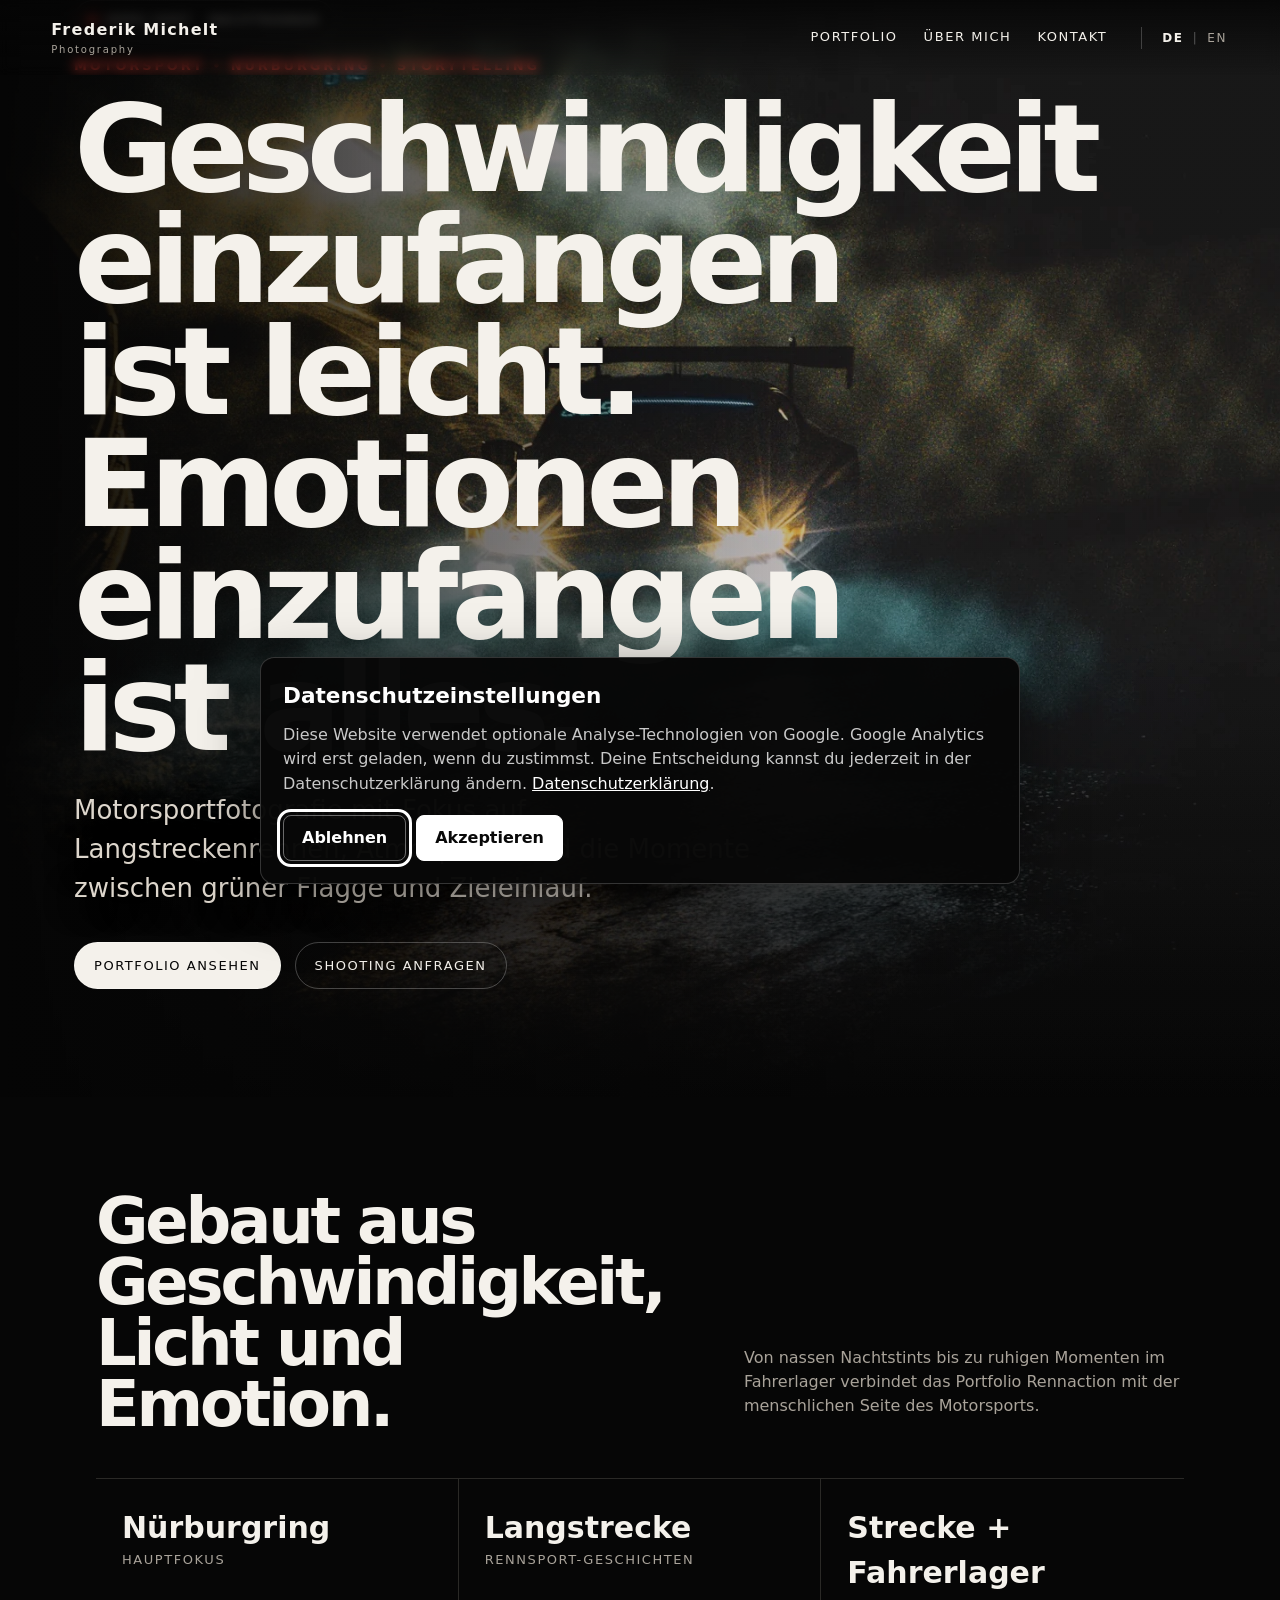
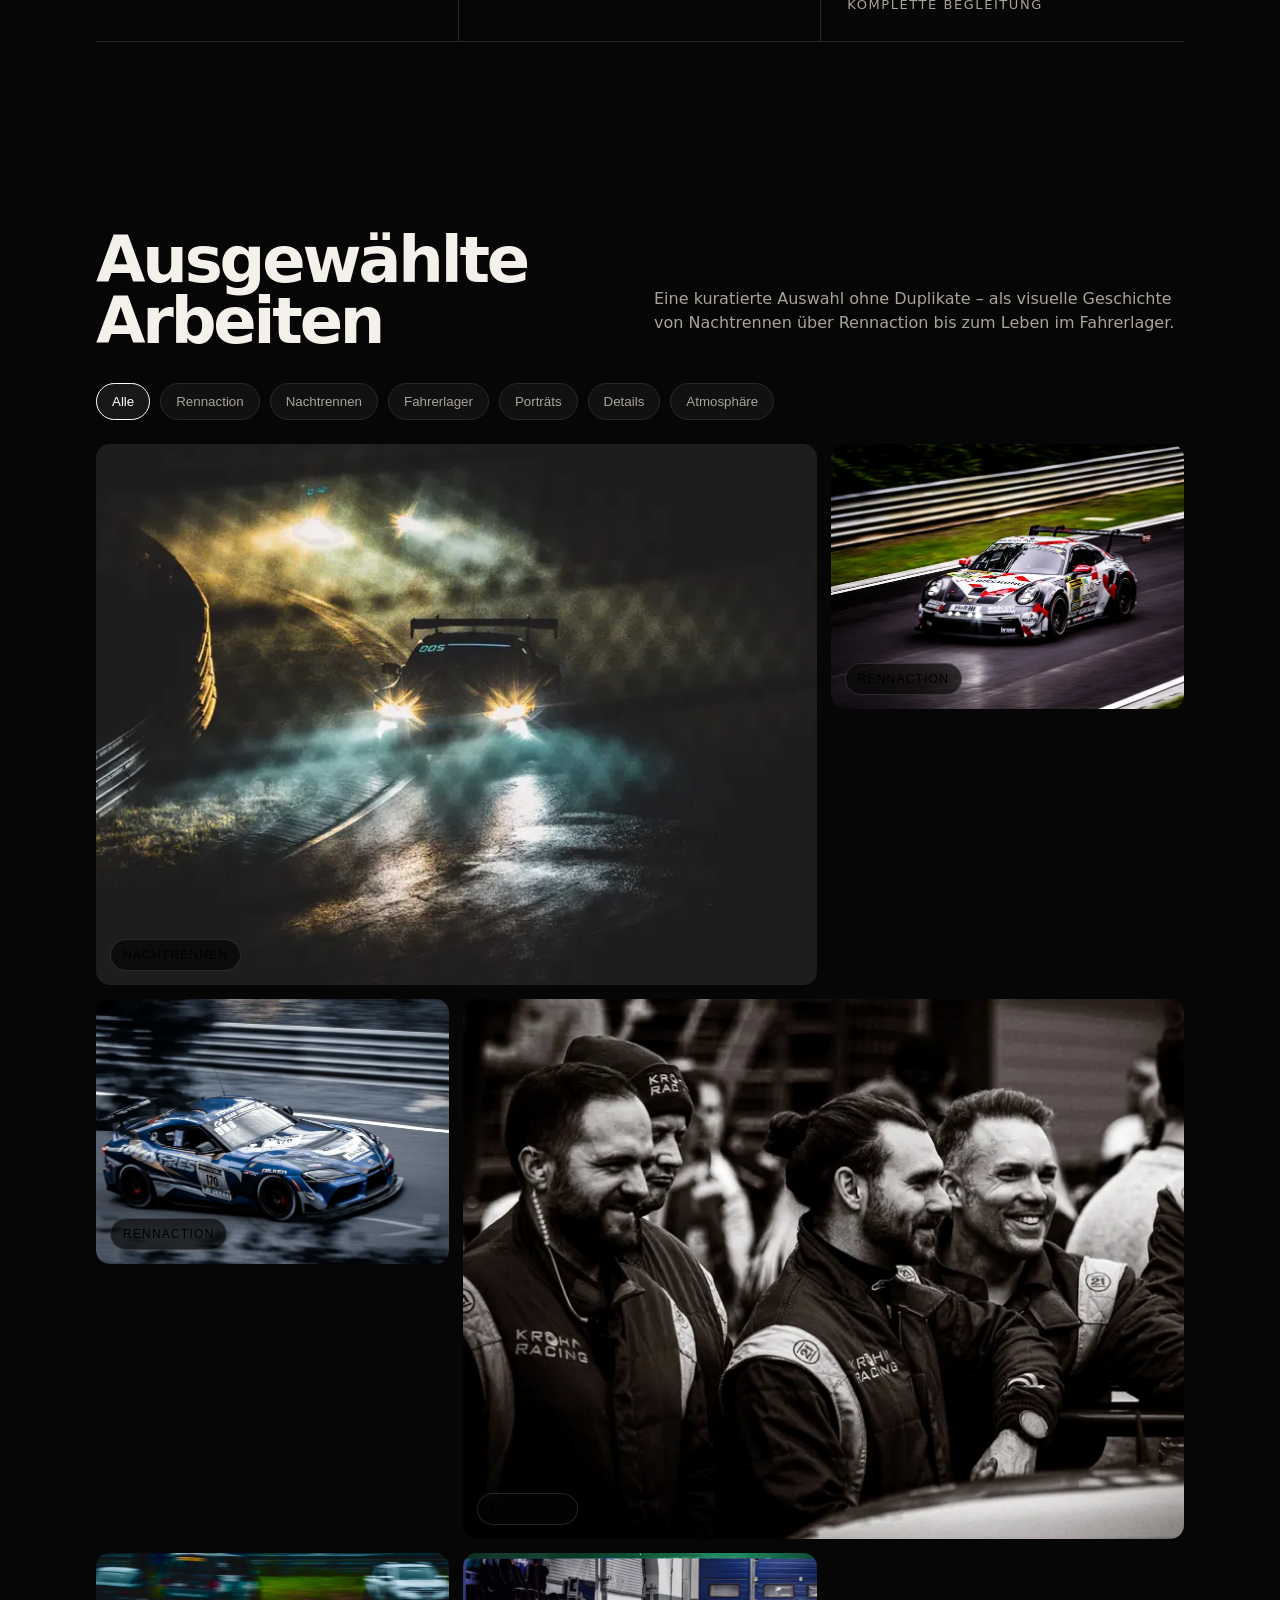
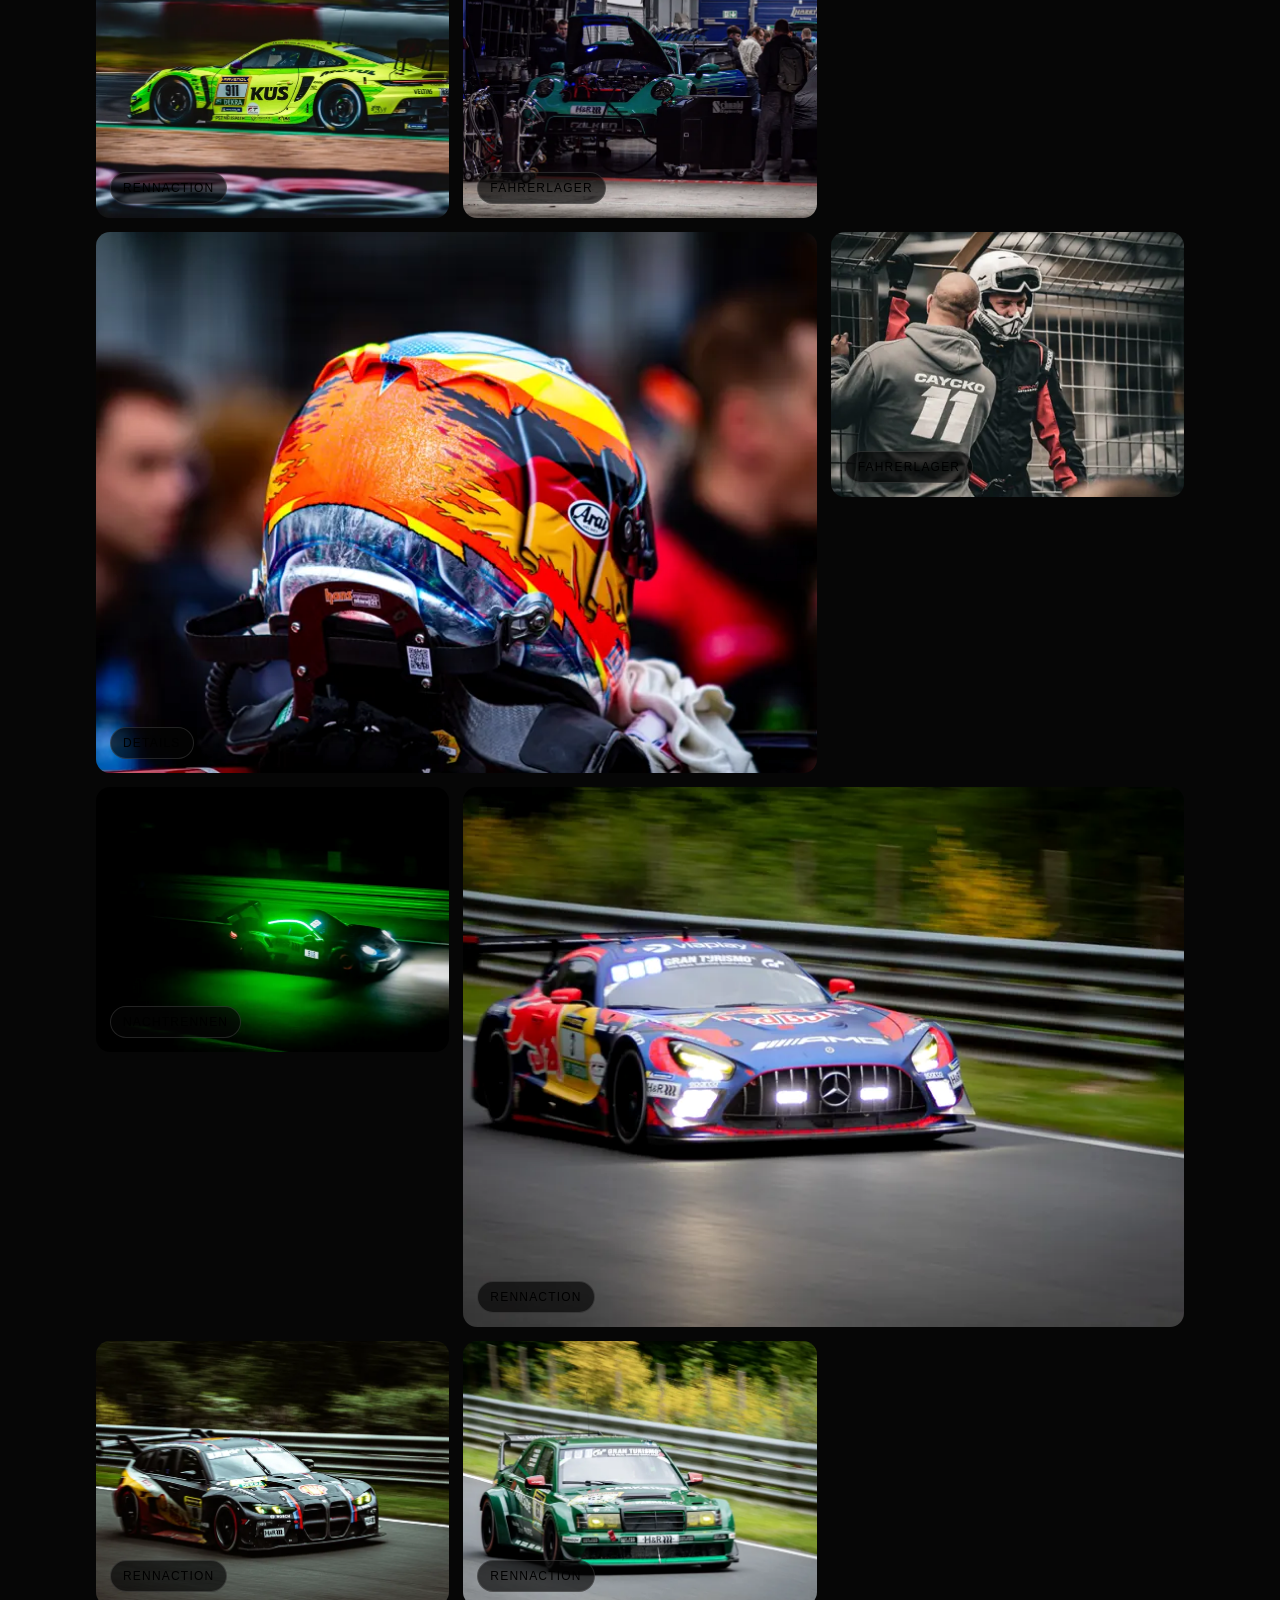
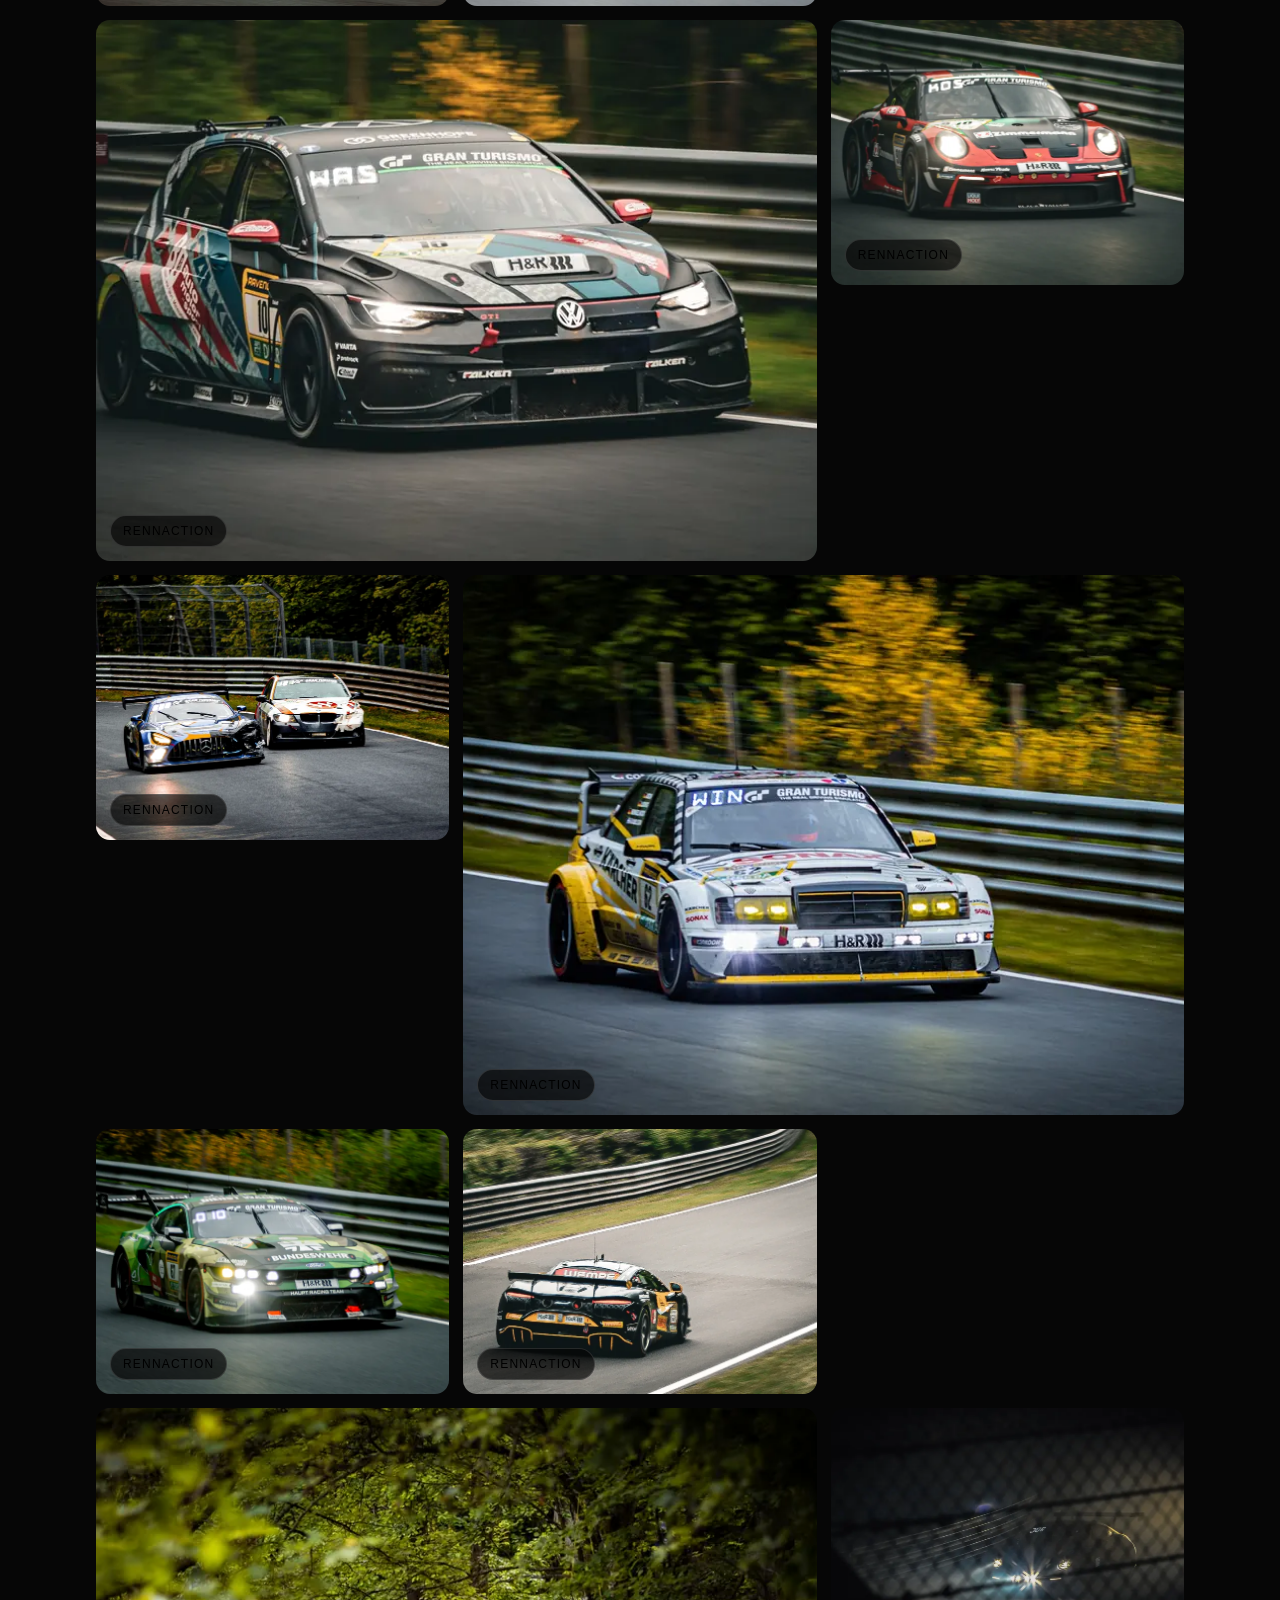
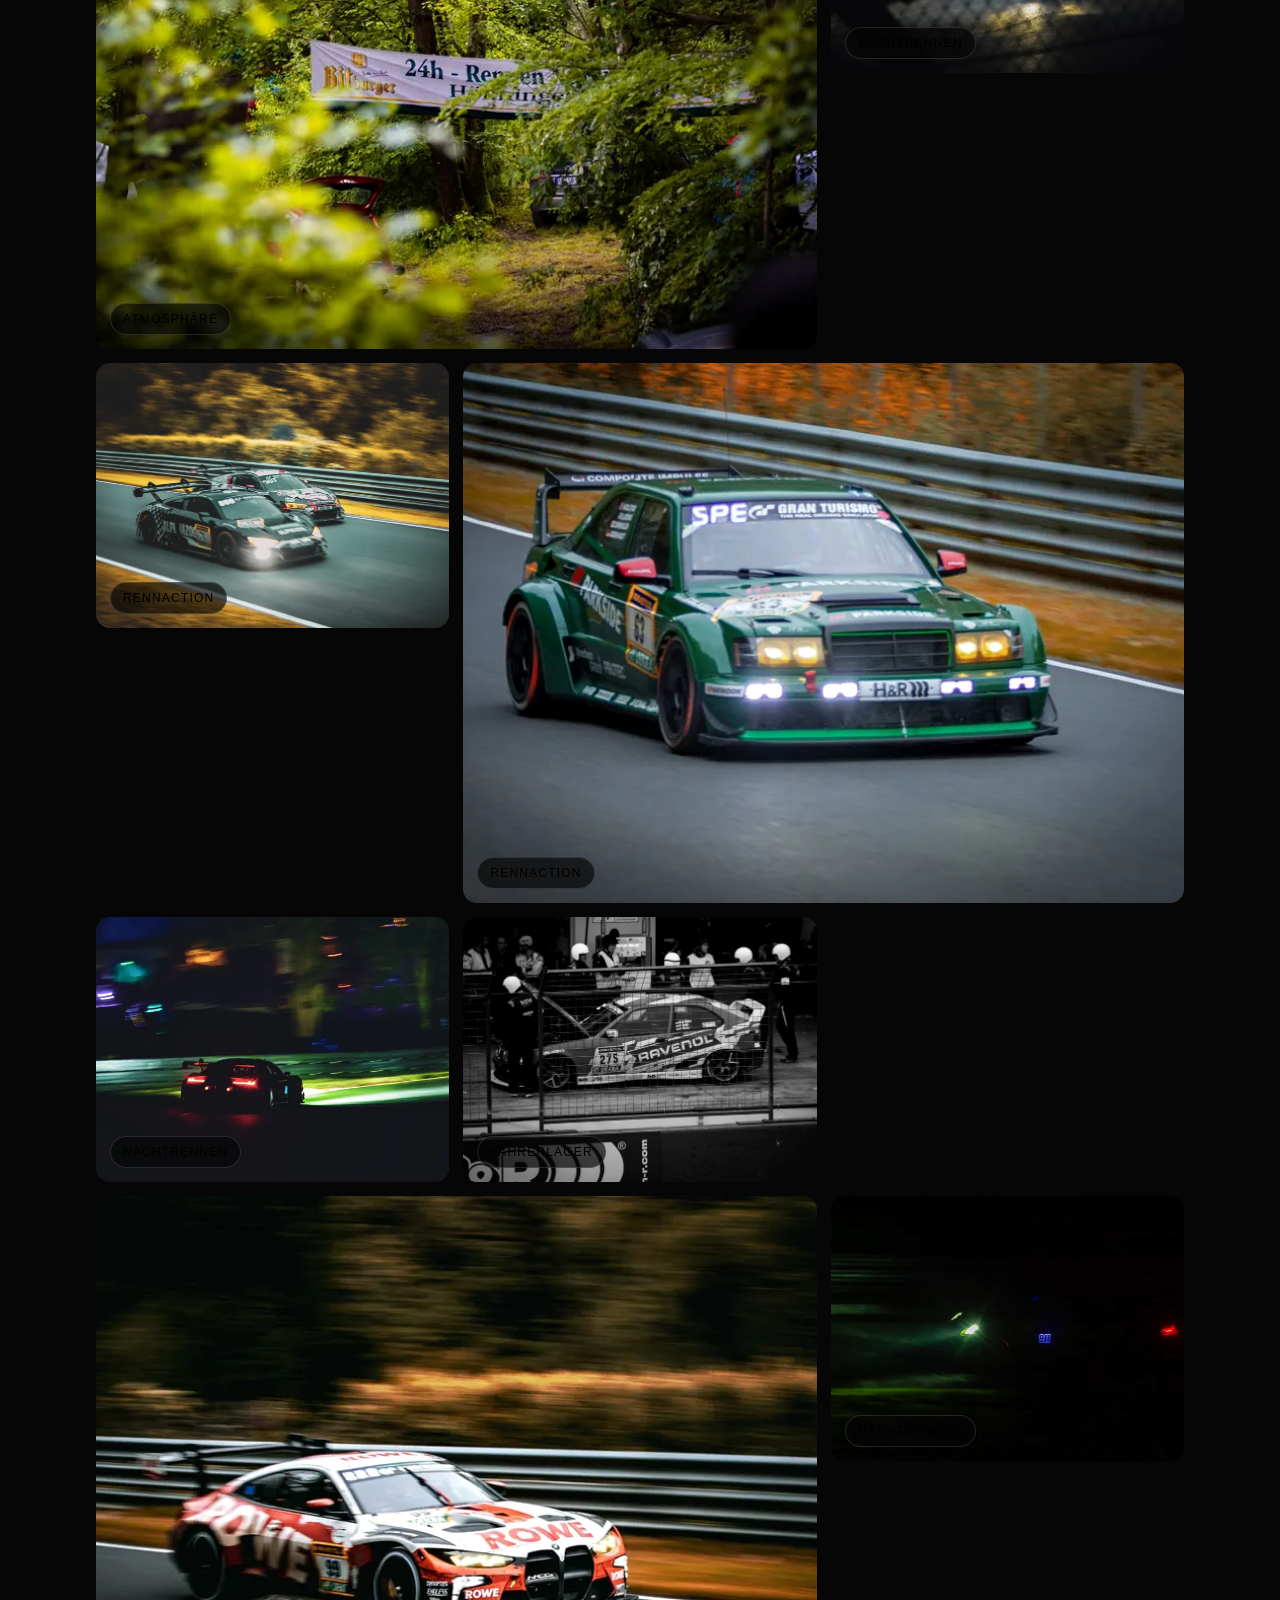
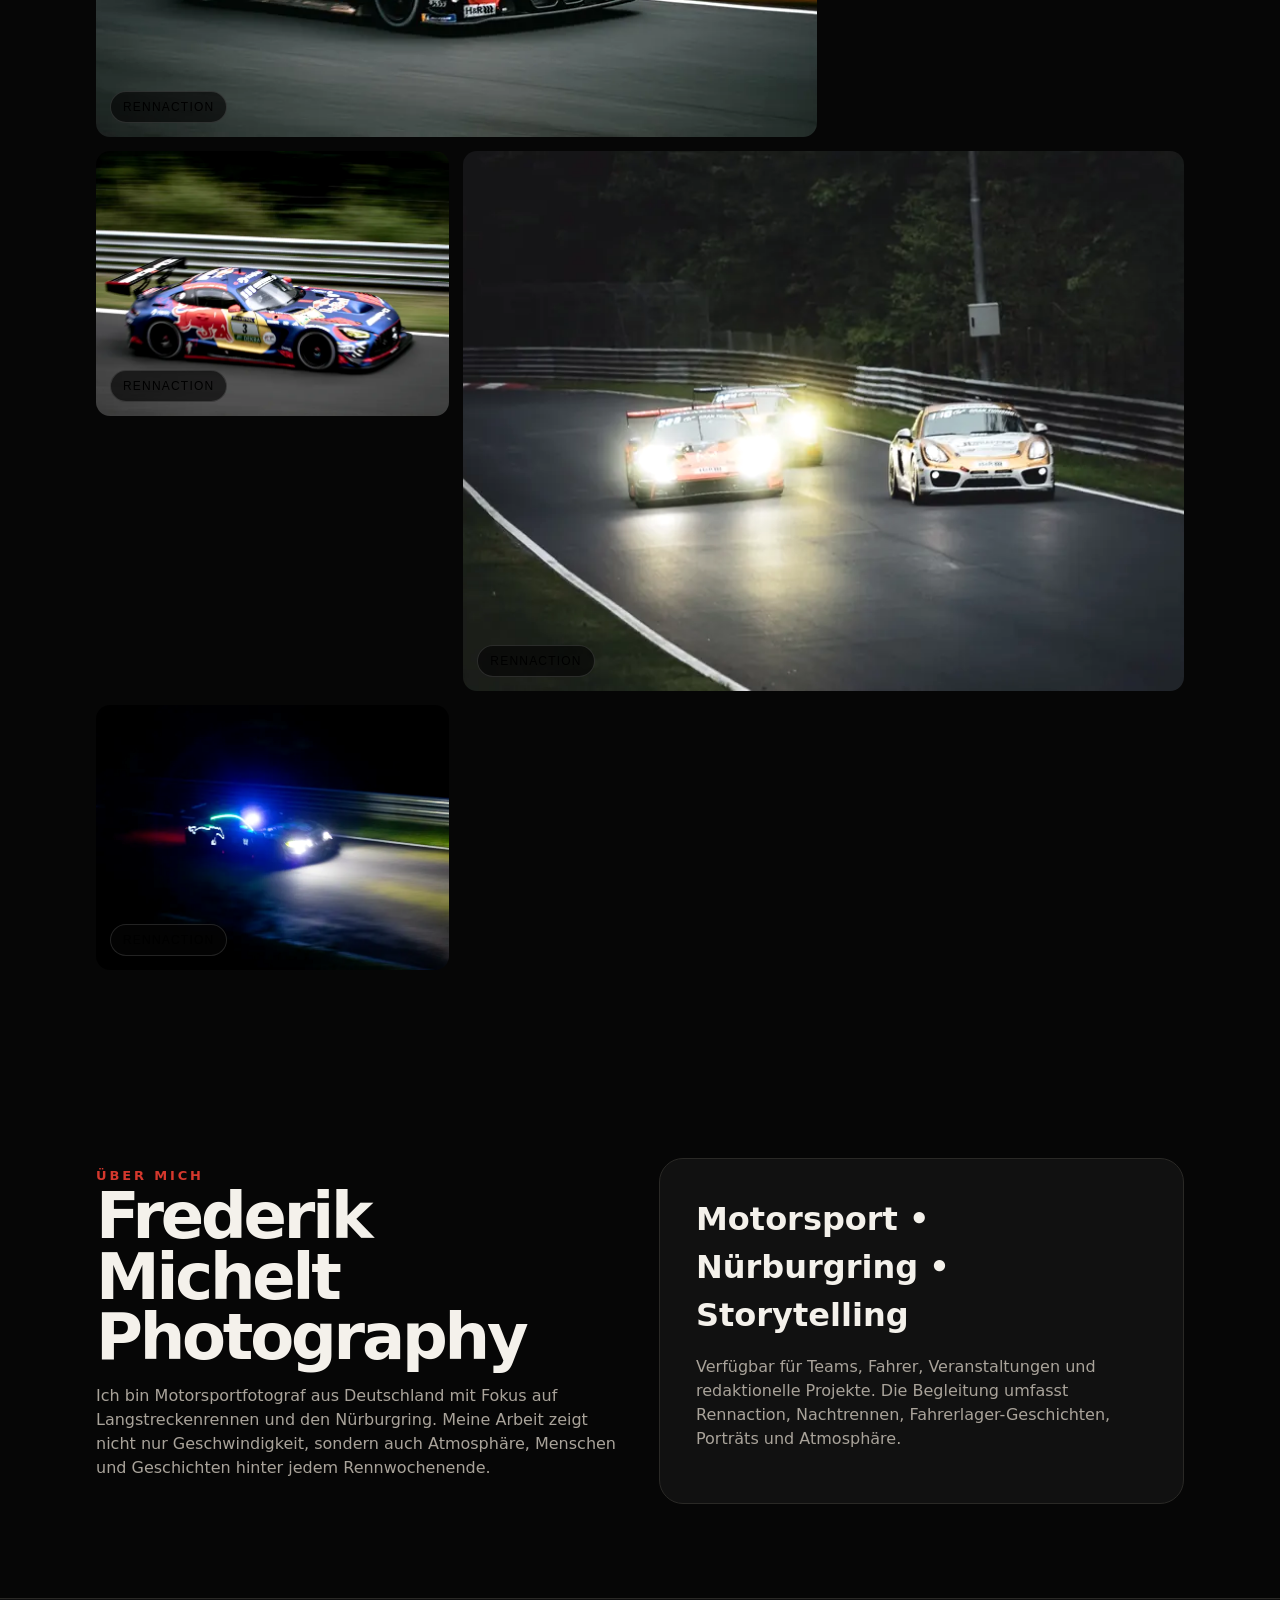
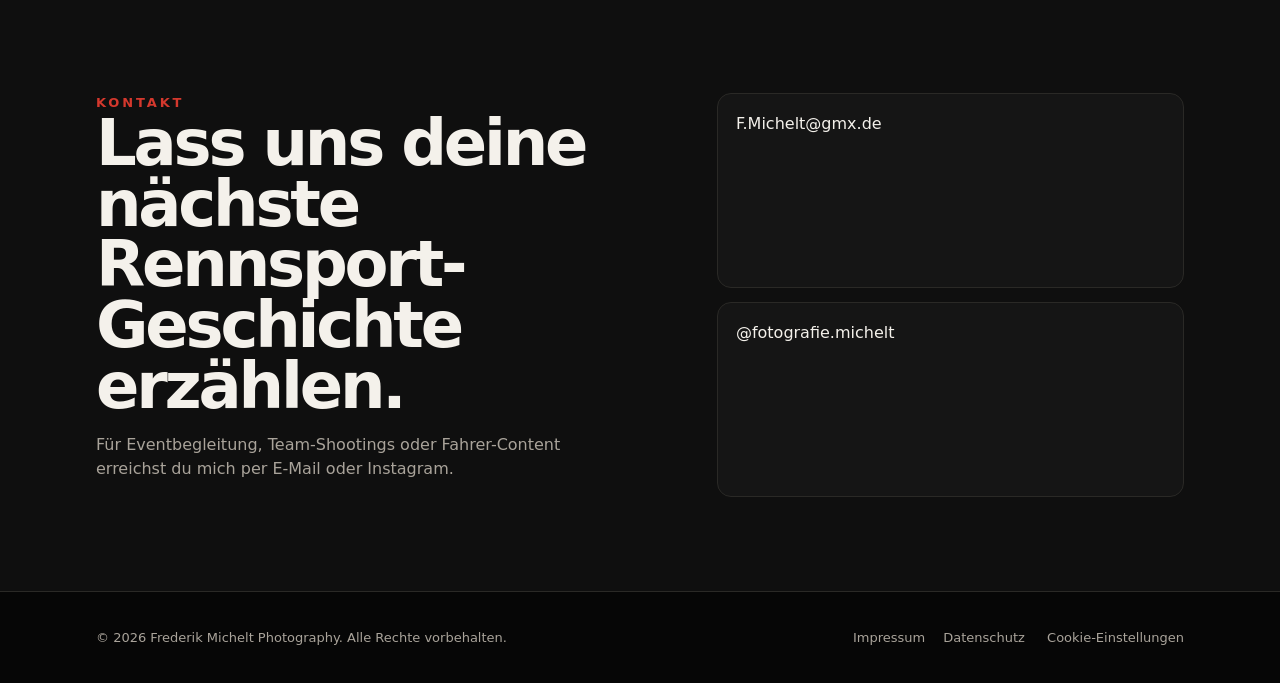
==== commit 0af45ae8: "Update index.html" ====
--- a/index.html
+++ b/index.html
@@ -1,10 +1,11 @@
-<!doctype html><html lang='de'><head><meta charset='utf-8'><meta name='viewport' content='width=device-width, initial-scale=1'><title>Frederik Michelt Photography — Motorsport • Nürburgring • Storytelling</title><meta name='description' content='Frederik Michelt is a motorsport photographer focused on endurance racing, the Nürburgring and visual storytelling from track to paddock.'><meta property='og:title' content='Frederik Michelt Photography'><meta property='og:description' content='Motorsport • Nürburgring • Storytelling'><meta property='og:image' content='work-01.webp'><meta name='theme-color' content='#060606'><link rel='icon' href='favicon.svg'><link rel='stylesheet' href='styles.css'><link rel="stylesheet" href="consent.css"></head><body><nav class='nav'><a href='index.html' class='brand'>Frederik Michelt<small>Photography</small></a><div class='nav__links'><a href='#work' data-i18n='navPortfolio'>Portfolio</a><a href='#about' data-i18n='navAbout'>Über mich</a><a href='#contact' data-i18n='navContact'>Kontakt</a><div class='lang-switch' aria-label='Sprache wählen'><button type='button' data-lang='de' class='active' aria-label='Deutsch'>DE</button><span>|</span><button type='button' data-lang='en' aria-label='English'>EN</button></div></div></nav><header class='hero'><div class='hero__content reveal'><div class='hero__tag' data-i18n='heroTag'>Hero Shot · Nachtrennen</div><div class='kicker' data-i18n='kicker'>Motorsport • Nürburgring • Storytelling</div><h1 data-i18n='heroTitle'>Geschwindigkeit einzufangen ist leicht. Emotionen einzufangen ist alles.</h1><p data-i18n='heroText'>Motorsportfotografie mit Fokus auf Langstreckenrennen, Atmosphäre und die Momente zwischen grüner Flagge und Zieleinlauf.</p><div class='btns'><a class='btn btn--primary' href='#work' data-i18n='viewPortfolio'>Portfolio ansehen</a><a class='btn' href='mailto:F.Michelt@gmx.de' data-i18n='bookShoot'>Shooting anfragen</a></div></div></header><main><section class='section reveal'><div class='section__head'><h2 data-i18n='introTitle'>Gebaut aus Geschwindigkeit, Licht und Emotion.</h2><p data-i18n='introText'>Von nassen Nachtstints bis zu ruhigen Momenten im Fahrerlager verbindet das Portfolio Rennaction mit der menschlichen Seite des Motorsports.</p></div><div class='stats'><div class='stat'><b>Nürburgring</b><span data-i18n='statFocus'>Hauptfokus</span></div><div class='stat'><b data-i18n='statEndurance'>Langstrecke</b><span data-i18n='statStories'>Rennsport-Geschichten</span></div><div class='stat'><b data-i18n='statTrack'>Strecke + Fahrerlager</b><span data-i18n='statCoverage'>Komplette Begleitung</span></div></div></section><section class='section' id='work'><div class='section__head reveal'><h2 data-i18n='selectedTitle'>Ausgewählte Arbeiten</h2><p data-i18n='selectedText'>Eine kuratierte Auswahl ohne Duplikate – als visuelle Geschichte von Nachtrennen über Rennaction bis zum Leben im Fahrerlager.</p></div><div class='filters reveal'><button data-filter="All" class="active" data-i18n='filterAll'>Alle</button><button data-filter="Track Action" class="" data-i18n='filterTrack'>Rennaction</button><button data-filter="Night Racing" class="" data-i18n='filterNight'>Nachtrennen</button><button data-filter="Paddock" class="" data-i18n='filterPaddock'>Fahrerlager</button><button data-filter="Portraits" class="" data-i18n='filterPortraits'>Porträts</button><button data-filter="Details" class="" data-i18n='filterDetails'>Details</button><button data-filter="Atmosphere" class="" data-i18n='filterAtmosphere'>Atmosphäre</button></div><div class='grid' data-grid></div></section><section class='section split' id='about'><div class='reveal'><div class='kicker' data-i18n='aboutKicker'>Über mich</div><h2>Frederik Michelt Photography</h2><p class='lead' data-i18n='aboutText'>Ich bin Motorsportfotograf aus Deutschland mit Fokus auf Langstreckenrennen und den Nürburgring. Meine Arbeit zeigt nicht nur Geschwindigkeit, sondern auch Atmosphäre, Menschen und Geschichten hinter jedem Rennwochenende.</p></div><div class='portrait-card reveal'><h3>Motorsport • Nürburgring • Storytelling</h3><p class='lead' data-i18n='availability'>Verfügbar für Teams, Fahrer, Veranstaltungen und redaktionelle Projekte. Die Begleitung umfasst Rennaction, Nachtrennen, Fahrerlager-Geschichten, Porträts und Atmosphäre.</p></div></section><section class='contact' id='contact'><div class='section'><div class='reveal'><div class='kicker' data-i18n='contactKicker'>Kontakt</div><h2 data-i18n='contactTitle'>Lass uns deine nächste Rennsport-Geschichte erzählen.</h2><p class='lead' data-i18n='contactText'>Für Eventbegleitung, Team-Shootings oder Fahrer-Content erreichst du mich per E-Mail oder Instagram.</p></div><div class='contact-links reveal'><a href='mailto:F.Michelt@gmx.de'>F.Michelt@gmx.de</a><a href='https://www.instagram.com/fotografie.michelt' target='_blank' rel='noopener'>@fotografie.michelt</a></div></div></section></main><footer class='footer'><div data-i18n='copyright'>© 2026 Frederik Michelt Photography. Alle Rechte vorbehalten.</div><div><a href='impressum.html'>Impressum</a><a href='datenschutz.html'>Datenschutz</a></div></footer><div class='lightbox' aria-modal='true'><button data-close>×</button><button data-prev>‹</button><img alt='Frederik Michelt Photography portfolio image'><button data-next>›</button><div class='lightbox__meta'></div></div><script>window.PORTFOLIO_DATA=[{"src": "work-01.webp", "thumb": "thumb-01.webp", "category": "Night Racing", "title": "Night Racing", "orig": "_MG_4476.jpg"}, {"src": "work-02.webp", "thumb": "thumb-02.webp", "category": "Track Action", "title": "Track Action", "orig": "_MG_4299-2.jpg"}, {"src": "work-03.webp", "thumb": "thumb-03.webp", "category": "Track Action", "title": "Track Action", "orig": "AB979B0D-C5D9-42D9-9928-4AC96F6A704B.jpeg"}, {"src": "work-04.webp", "thumb": "thumb-04.webp", "category": "Portraits", "title": "Portraits", "orig": "IMG_9326.JPG"}, {"src": "work-05.webp", "thumb": "thumb-05.webp", "category": "Track Action", "title": "Track Action", "orig": "_MG_5565.jpg"}, {"src": "work-06.webp", "thumb": "thumb-06.webp", "category": "Paddock", "title": "Paddock", "orig": "_MG_5495.jpg"}, {"src": "work-07.webp", "thumb": "thumb-07.webp", "category": "Details", "title": "Details", "orig": "IMG_0034.JPG"}, {"src": "work-08.webp", "thumb": "thumb-08.webp", "category": "Paddock", "title": "Paddock", "orig": "IMG_9325.JPG"}, {"src": "work-09.webp", "thumb": "thumb-09.webp", "category": "Night Racing", "title": "Night Racing", "orig": "4255BCC3-2B7D-488E-8BAB-874433BCE7A8.jpeg"}, {"src": "work-10.webp", "thumb": "thumb-10.webp", "category": "Track Action", "title": "Track Action", "orig": "AD0463D3-8718-4EA1-AE17-06C8E7973819.jpeg"}, {"src": "work-11.webp", "thumb": "thumb-11.webp", "category": "Track Action", "title": "Track Action", "orig": "C0DC1B4F-8801-4ECC-AB5F-2B6B2CD41ECD.jpeg"}, {"src": "work-12.webp", "thumb": "thumb-12.webp", "category": "Track Action", "title": "Track Action", "orig": "D75DDA1B-10E5-4F0B-8B0B-2D7D2FF1464F.jpeg"}, {"src": "work-13.webp", "thumb": "thumb-13.webp", "category": "Track Action", "title": "Track Action", "orig": "B45F1DF5-B133-466D-85F8-8EEBB1E1562B.jpeg"}, {"src": "work-14.webp", "thumb": "thumb-14.webp", "category": "Track Action", "title": "Track Action", "orig": "083387F7-68BC-497B-812B-60C09C8F2D5F.jpeg"}, {"src": "work-15.webp", "thumb": "thumb-15.webp", "category": "Track Action", "title": "Track Action", "orig": "389EC74C-E21A-4D5B-862F-4BAF17D9116A.jpeg"}, {"src": "work-16.webp", "thumb": "thumb-16.webp", "category": "Track Action", "title": "Track Action", "orig": "6C456C41-3F5B-4BE9-958A-926198D4EE4F.jpeg"}, {"src": "work-17.webp", "thumb": "thumb-17.webp", "category": "Track Action", "title": "Track Action", "orig": "4F277735-7DAA-4178-9716-83EEA3A2789B.jpeg"}, {"src": "work-18.webp", "thumb": "thumb-18.webp", "category": "Track Action", "title": "Track Action", "orig": "1A4AD780-050B-45B4-A3F0-637807733795.jpeg"}, {"src": "work-19.webp", "thumb": "thumb-19.webp", "category": "Atmosphere", "title": "Atmosphere", "orig": "_MG_4212-2.jpg"}, {"src": "work-20.webp", "thumb": "thumb-20.webp", "category": "Night Racing", "title": "Night Racing", "orig": "_MG_4463.jpg"}, {"src": "work-21.webp", "thumb": "thumb-21.webp", "category": "Track Action", "title": "Track Action", "orig": "09AEBCFC-98A1-4868-A121-22A121679C5D.jpeg"}, {"src": "work-22.webp", "thumb": "thumb-22.webp", "category": "Track Action", "title": "Track Action", "orig": "30B58658-B232-4333-AA59-61EAD80A8187.jpeg"}, {"src": "work-23.webp", "thumb": "thumb-23.webp", "category": "Night Racing", "title": "Night Racing", "orig": "_MG_4498.jpg"}, {"src": "work-24.webp", "thumb": "thumb-24.webp", "category": "Paddock", "title": "Paddock", "orig": "B69DDB5D-96A8-4F21-B685-F1BE3D31EF00.jpeg"}, {"src": "work-25.webp", "thumb": "thumb-25.webp", "category": "Track Action", "title": "Track Action", "orig": "73B1ABF7-5601-4FB5-88CB-B687C7D0E6D9.jpeg"}, {"src": "work-26.webp", "thumb": "thumb-26.webp", "category": "Night Racing", "title": "Night Racing", "orig": "_MG_4417-2.jpg"}, {"src": "work-27.webp", "thumb": "thumb-27.webp", "category": "Track Action", "title": "Track Action", "orig": "C84C0B5C-47CB-4E81-85FE-CA0C975DA69B.jpeg"}, {"src": "work-28.webp", "thumb": "thumb-28.webp", "category": "Track Action", "title": "Track Action", "orig": "31573838-D450-4B1A-ACF6-B9DB3373281A.jpeg"}, {"src": "work-29.webp", "thumb": "thumb-29.webp", "category": "Track Action", "title": "Track Action", "orig": "8CCAE86D-18C7-449B-A807-7C15BC6908E0.jpeg"}];</script>
+<!doctype html><html lang='de'><head><meta charset='utf-8'><meta name='viewport' content='width=device-width, initial-scale=1'><title>Frederik Michelt Photography — Motorsport • Nürburgring • Storytelling</title><meta name='description' content='Frederik Michelt is a motorsport photographer focused on endurance racing, the Nürburgring and visual storytelling from track to paddock.'><meta property='og:title' content='Frederik Michelt Photography'><meta property='og:description' content='Motorsport • Nürburgring • Storytelling'><meta property='og:image' content='work-01.webp'><meta name='theme-color' content='#060606'><link rel='icon' href='favicon.svg'><link rel='stylesheet' href='styles.css'><link rel="stylesheet" href="consent.css"></head><body><nav class='nav'><a href='index.html' class='brand'>Frederik Michelt<small>Photography</small></a><div class='nav__links'><a href='#work' data-i18n='navPortfolio'>Portfolio</a><a href='#about' data-i18n='navAbout'>Über mich</a><a href='#contact' data-i18n='navContact'>Kontakt</a><div class='lang-switch' aria-label='Sprache wählen'><button type='button' data-lang='de' class='active' aria-label='Deutsch'>DE</button><span>|</span><button type='button' data-lang='en' aria-label='English'>EN</button></div></div></nav><header class='hero'><div class='hero__content reveal'><div class='hero__tag' data-i18n='heroTag'>Hero Shot · Nachtrennen</div><div class='kicker' data-i18n='kicker'>Motorsport • Nürburgring • Storytelling</div><h1 data-i18n='heroTitle'>Geschwindigkeit einzufangen ist leicht. Emotionen einzufangen ist alles.</h1><p data-i18n='heroText'>Motorsportfotografie mit Fokus auf Langstreckenrennen, Atmosphäre und die Momente zwischen grüner Flagge und Zieleinlauf.</p><div class='btns'><a class='btn btn--primary' href='#work' data-i18n='viewPortfolio'>Portfolio ansehen</a><a class='btn' href='mailto:F.Michelt@gmx.de' data-i18n='bookShoot'>Shooting anfragen</a></div></div></header><main><section class='section reveal'><div class='section__head'><h2 data-i18n='introTitle'>Gebaut aus Geschwindigkeit, Licht und Emotion.</h2><p data-i18n='introText'>Von nassen Nachtstints bis zu ruhigen Momenten im Fahrerlager verbindet das Portfolio Rennaction mit der menschlichen Seite des Motorsports.</p></div><div class='stats'><div class='stat'><b>Nürburgring</b><span data-i18n='statFocus'>Hauptfokus</span></div><div class='stat'><b data-i18n='statEndurance'>Langstrecke</b><span data-i18n='statStories'>Rennsport-Geschichten</span></div><div class='stat'><b data-i18n='statTrack'>Strecke + Fahrerlager</b><span data-i18n='statCoverage'>Komplette Begleitung</span></div></div></section><section class='section' id='work'><div class='section__head reveal'><h2 data-i18n='selectedTitle'>Ausgewählte Arbeiten</h2><p data-i18n='selectedText'>Eine kuratierte Auswahl ohne Duplikate – als visuelle Geschichte von Nachtrennen über Rennaction bis zum Leben im Fahrerlager.</p></div><div class='filters reveal'><button data-filter="All" class="active" data-i18n='filterAll'>Alle</button><button data-filter="Track Action" class="" data-i18n='filterTrack'>Rennaction</button><button data-filter="Night Racing" class="" data-i18n='filterNight'>Nachtrennen</button><button data-filter="Paddock" class="" data-i18n='filterPaddock'>Fahrerlager</button><button data-filter="Portraits" class="" data-i18n='filterPortraits'>Porträts</button><button data-filter="Details" class="" data-i18n='filterDetails'>Details</button><button data-filter="Atmosphere" class="" data-i18n='filterAtmosphere'>Atmosphäre</button></div><div class='grid' data-grid></div></section><section class='section split' id='about'><div class='reveal'><div class='kicker' data-i18n='aboutKicker'>Über mich</div><h2>Frederik Michelt Photography</h2><p class='lead' data-i18n='aboutText'>Ich bin Motorsportfotograf aus Deutschland mit Fokus auf Langstreckenrennen und den Nürburgring. Meine Arbeit zeigt nicht nur Geschwindigkeit, sondern auch Atmosphäre, Menschen und Geschichten hinter jedem Rennwochenende.</p></div><div class='portrait-card reveal'><h3>Motorsport • Nürburgring • Storytelling</h3><p class='lead' data-i18n='availability'>Verfügbar für Teams, Fahrer, Veranstaltungen und redaktionelle Projekte. Die Begleitung umfasst Rennaction, Nachtrennen, Fahrerlager-Geschichten, Porträts und Atmosphäre.</p></div></section><section class='contact' id='contact'><div class='section'><div class='reveal'><div class='kicker' data-i18n='contactKicker'>Kontakt</div><h2 data-i18n='contactTitle'>Lass uns deine nächste Rennsport-Geschichte erzählen.</h2><p class='lead' data-i18n='contactText'>Für Eventbegleitung, Team-Shootings oder Fahrer-Content erreichst du mich per E-Mail oder Instagram.</p></div><div class='contact-links reveal'><a href='mailto:F.Michelt@gmx.de'>F.Michelt@gmx.de</a><a href='https://www.instagram.com/fotografie.michelt' target='_blank' rel='noopener'>@fotografie.michelt</a></div></div></section></main><footer class='footer'><div data-i18n='copyright'>© 2026 Frederik Michelt Photography. Alle Rechte vorbehalten.</div><div><a href='impressum.html'>Impressum</a><a href='datenschutz.html'>Datenschutz</a><a href="#" onclick="window.fmResetPrivacyConsent(); return false;">
+Cookie-Einstellungen
 
+  </a>
+
+</div></div></footer><div class='lightbox' aria-modal='true'><button data-close>×</button><button data-prev>‹</button><img alt='Frederik Michelt Photography portfolio image'><button data-next>›</button><div class='lightbox__meta'></div></div><script>window.PORTFOLIO_DATA=[{"src": "work-01.webp", "thumb": "thumb-01.webp", "category": "Night Racing", "title": "Night Racing", "orig": "_MG_4476.jpg"}, {"src": "work-02.webp", "thumb": "thumb-02.webp", "category": "Track Action", "title": "Track Action", "orig": "_MG_4299-2.jpg"}, {"src": "work-03.webp", "thumb": "thumb-03.webp", "category": "Track Action", "title": "Track Action", "orig": "AB979B0D-C5D9-42D9-9928-4AC96F6A704B.jpeg"}, {"src": "work-04.webp", "thumb": "thumb-04.webp", "category": "Portraits", "title": "Portraits", "orig": "IMG_9326.JPG"}, {"src": "work-05.webp", "thumb": "thumb-05.webp", "category": "Track Action", "title": "Track Action", "orig": "_MG_5565.jpg"}, {"src": "work-06.webp", "thumb": "thumb-06.webp", "category": "Paddock", "title": "Paddock", "orig": "_MG_5495.jpg"}, {"src": "work-07.webp", "thumb": "thumb-07.webp", "category": "Details", "title": "Details", "orig": "IMG_0034.JPG"}, {"src": "work-08.webp", "thumb": "thumb-08.webp", "category": "Paddock", "title": "Paddock", "orig": "IMG_9325.JPG"}, {"src": "work-09.webp", "thumb": "thumb-09.webp", "category": "Night Racing", "title": "Night Racing", "orig": "4255BCC3-2B7D-488E-8BAB-874433BCE7A8.jpeg"}, {"src": "work-10.webp", "thumb": "thumb-10.webp", "category": "Track Action", "title": "Track Action", "orig": "AD0463D3-8718-4EA1-AE17-06C8E7973819.jpeg"}, {"src": "work-11.webp", "thumb": "thumb-11.webp", "category": "Track Action", "title": "Track Action", "orig": "C0DC1B4F-8801-4ECC-AB5F-2B6B2CD41ECD.jpeg"}, {"src": "work-12.webp", "thumb": "thumb-12.webp", "category": "Track Action", "title": "Track Action", "orig": "D75DDA1B-10E5-4F0B-8B0B-2D7D2FF1464F.jpeg"}, {"src": "work-13.webp", "thumb": "thumb-13.webp", "category": "Track Action", "title": "Track Action", "orig": "B45F1DF5-B133-466D-85F8-8EEBB1E1562B.jpeg"}, {"src": "work-14.webp", "thumb": "thumb-14.webp", "category": "Track Action", "title": "Track Action", "orig": "083387F7-68BC-497B-812B-60C09C8F2D5F.jpeg"}, {"src": "work-15.webp", "thumb": "thumb-15.webp", "category": "Track Action", "title": "Track Action", "orig": "389EC74C-E21A-4D5B-862F-4BAF17D9116A.jpeg"}, {"src": "work-16.webp", "thumb": "thumb-16.webp", "category": "Track Action", "title": "Track Action", "orig": "6C456C41-3F5B-4BE9-958A-926198D4EE4F.jpeg"}, {"src": "work-17.webp", "thumb": "thumb-17.webp", "category": "Track Action", "title": "Track Action", "orig": "4F277735-7DAA-4178-9716-83EEA3A2789B.jpeg"}, {"src": "work-18.webp", "thumb": "thumb-18.webp", "category": "Track Action", "title": "Track Action", "orig": "1A4AD780-050B-45B4-A3F0-637807733795.jpeg"}, {"src": "work-19.webp", "thumb": "thumb-19.webp", "category": "Atmosphere", "title": "Atmosphere", "orig": "_MG_4212-2.jpg"}, {"src": "work-20.webp", "thumb": "thumb-20.webp", "category": "Night Racing", "title": "Night Racing", "orig": "_MG_4463.jpg"}, {"src": "work-21.webp", "thumb": "thumb-21.webp", "category": "Track Action", "title": "Track Action", "orig": "09AEBCFC-98A1-4868-A121-22A121679C5D.jpeg"}, {"src": "work-22.webp", "thumb": "thumb-22.webp", "category": "Track Action", "title": "Track Action", "orig": "30B58658-B232-4333-AA59-61EAD80A8187.jpeg"}, {"src": "work-23.webp", "thumb": "thumb-23.webp", "category": "Night Racing", "title": "Night Racing", "orig": "_MG_4498.jpg"}, {"src": "work-24.webp", "thumb": "thumb-24.webp", "category": "Paddock", "title": "Paddock", "orig": "B69DDB5D-96A8-4F21-B685-F1BE3D31EF00.jpeg"}, {"src": "work-25.webp", "thumb": "thumb-25.webp", "category": "Track Action", "title": "Track Action", "orig": "73B1ABF7-5601-4FB5-88CB-B687C7D0E6D9.jpeg"}, {"src": "work-26.webp", "thumb": "thumb-26.webp", "category": "Night Racing", "title": "Night Racing", "orig": "_MG_4417-2.jpg"}, {"src": "work-27.webp", "thumb": "thumb-27.webp", "category": "Track Action", "title": "Track Action", "orig": "C84C0B5C-47CB-4E81-85FE-CA0C975DA69B.jpeg"}, {"src": "work-28.webp", "thumb": "thumb-28.webp", "category": "Track Action", "title": "Track Action", "orig": "31573838-D450-4B1A-ACF6-B9DB3373281A.jpeg"}, {"src": "work-29.webp", "thumb": "thumb-29.webp", "category": "Track Action", "title": "Track Action", "orig": "8CCAE86D-18C7-449B-A807-7C15BC6908E0.jpeg"}];</script>
 <script src="script.js"></script>
-
 <script src="consent.js"></script>
-
 </body>
-
 </html>
 <script src="consent.js"></script></body></html>
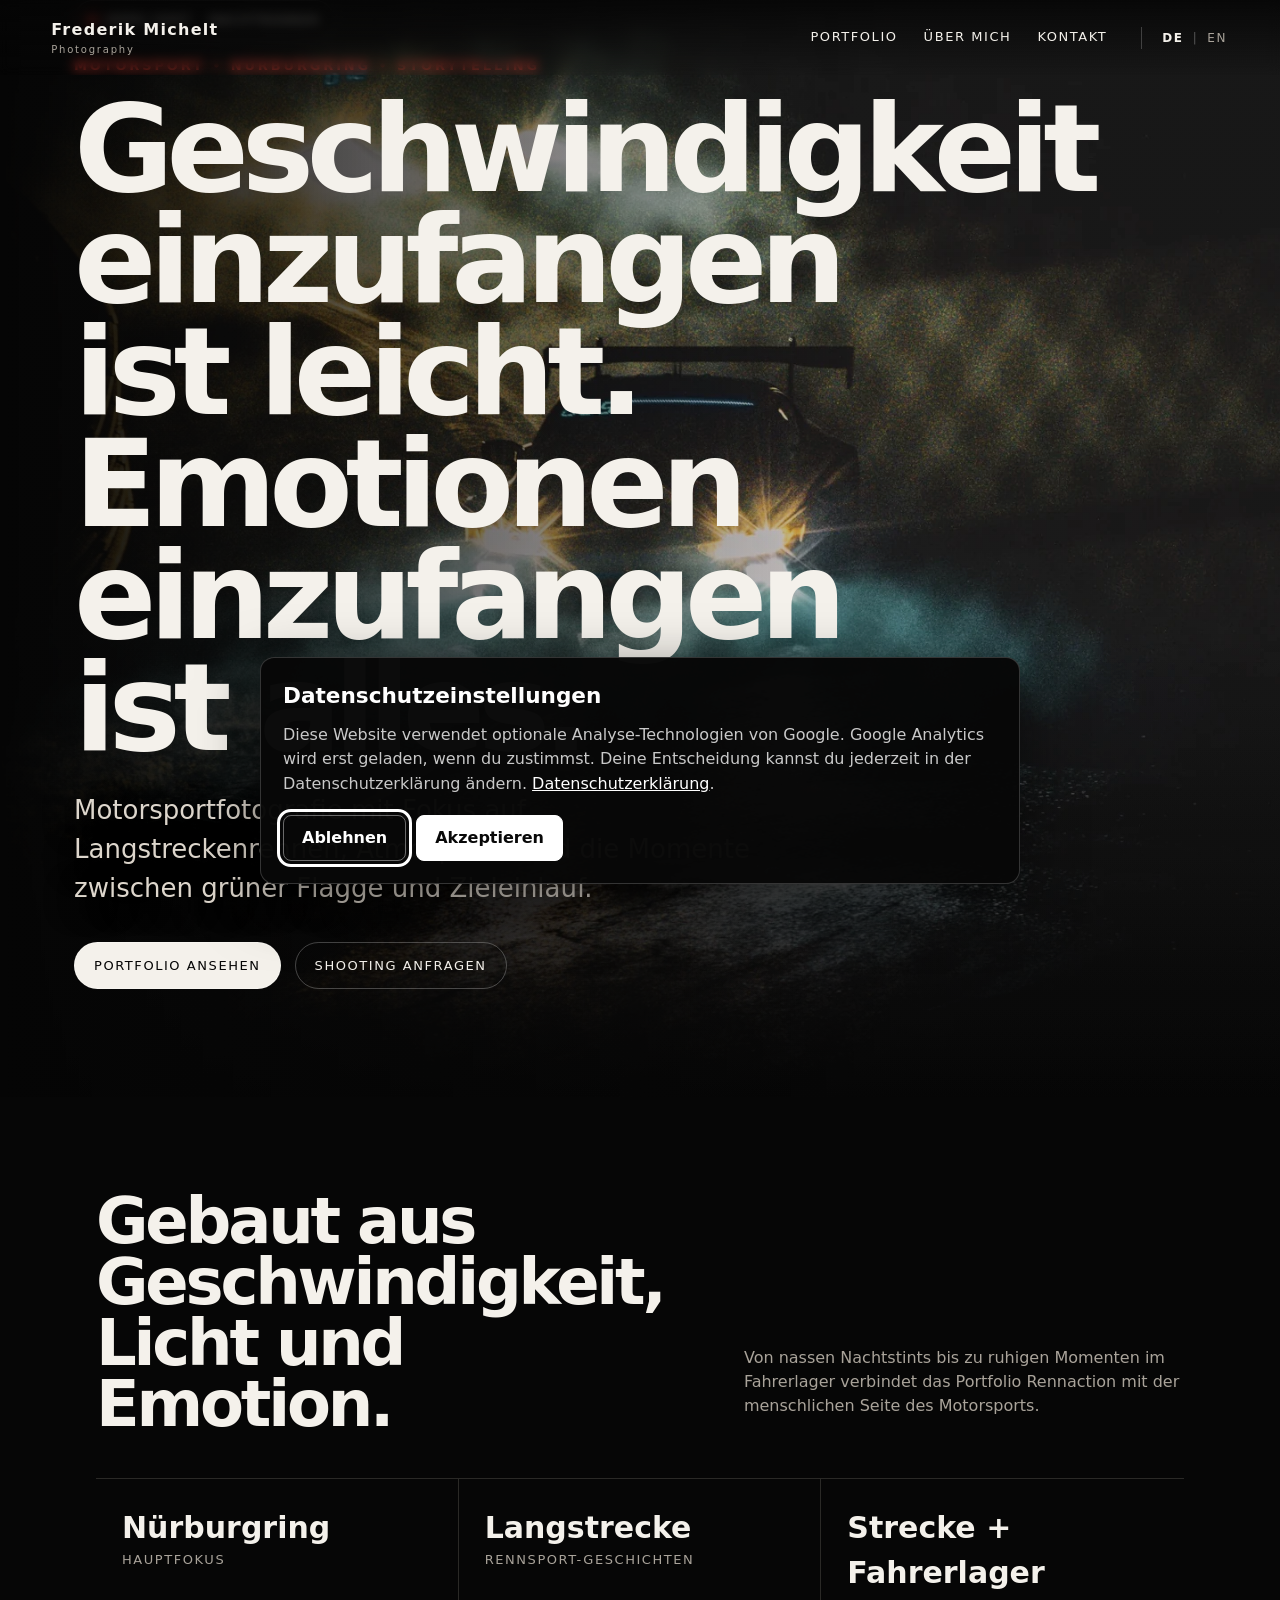
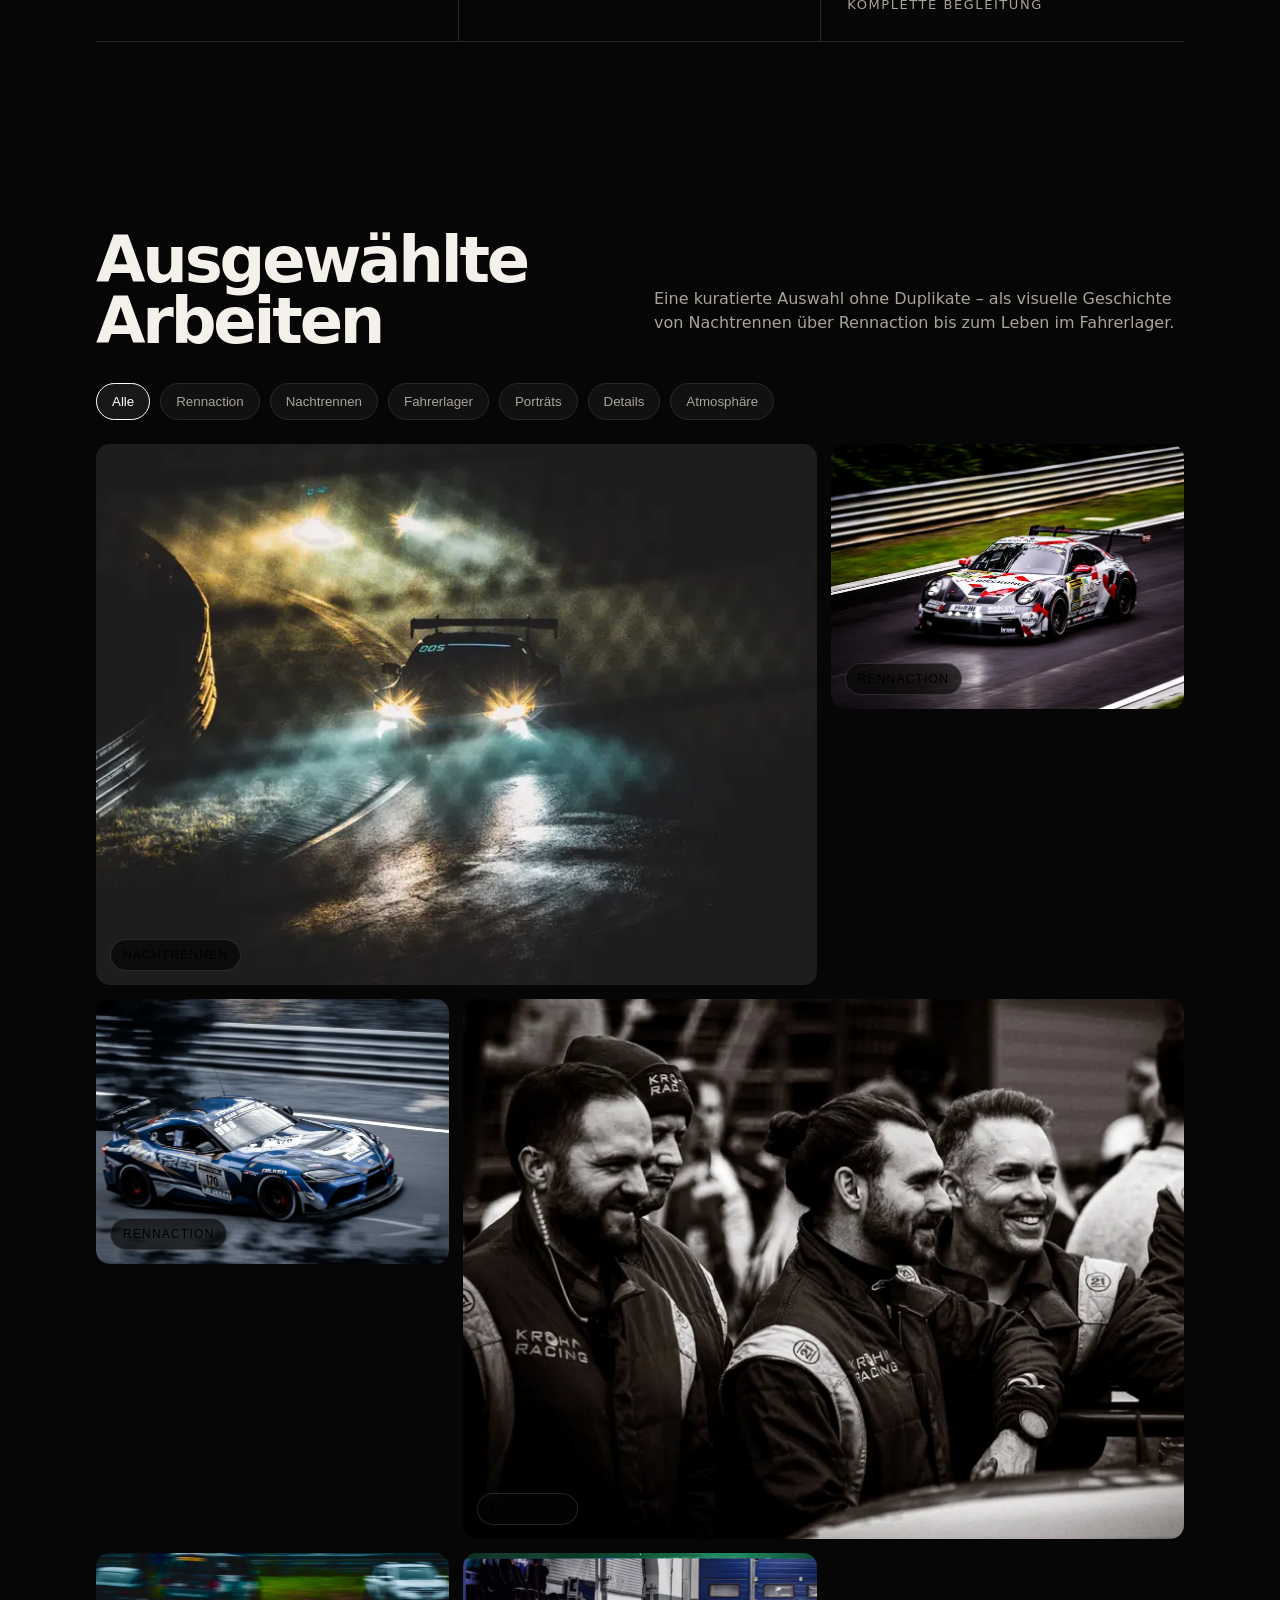
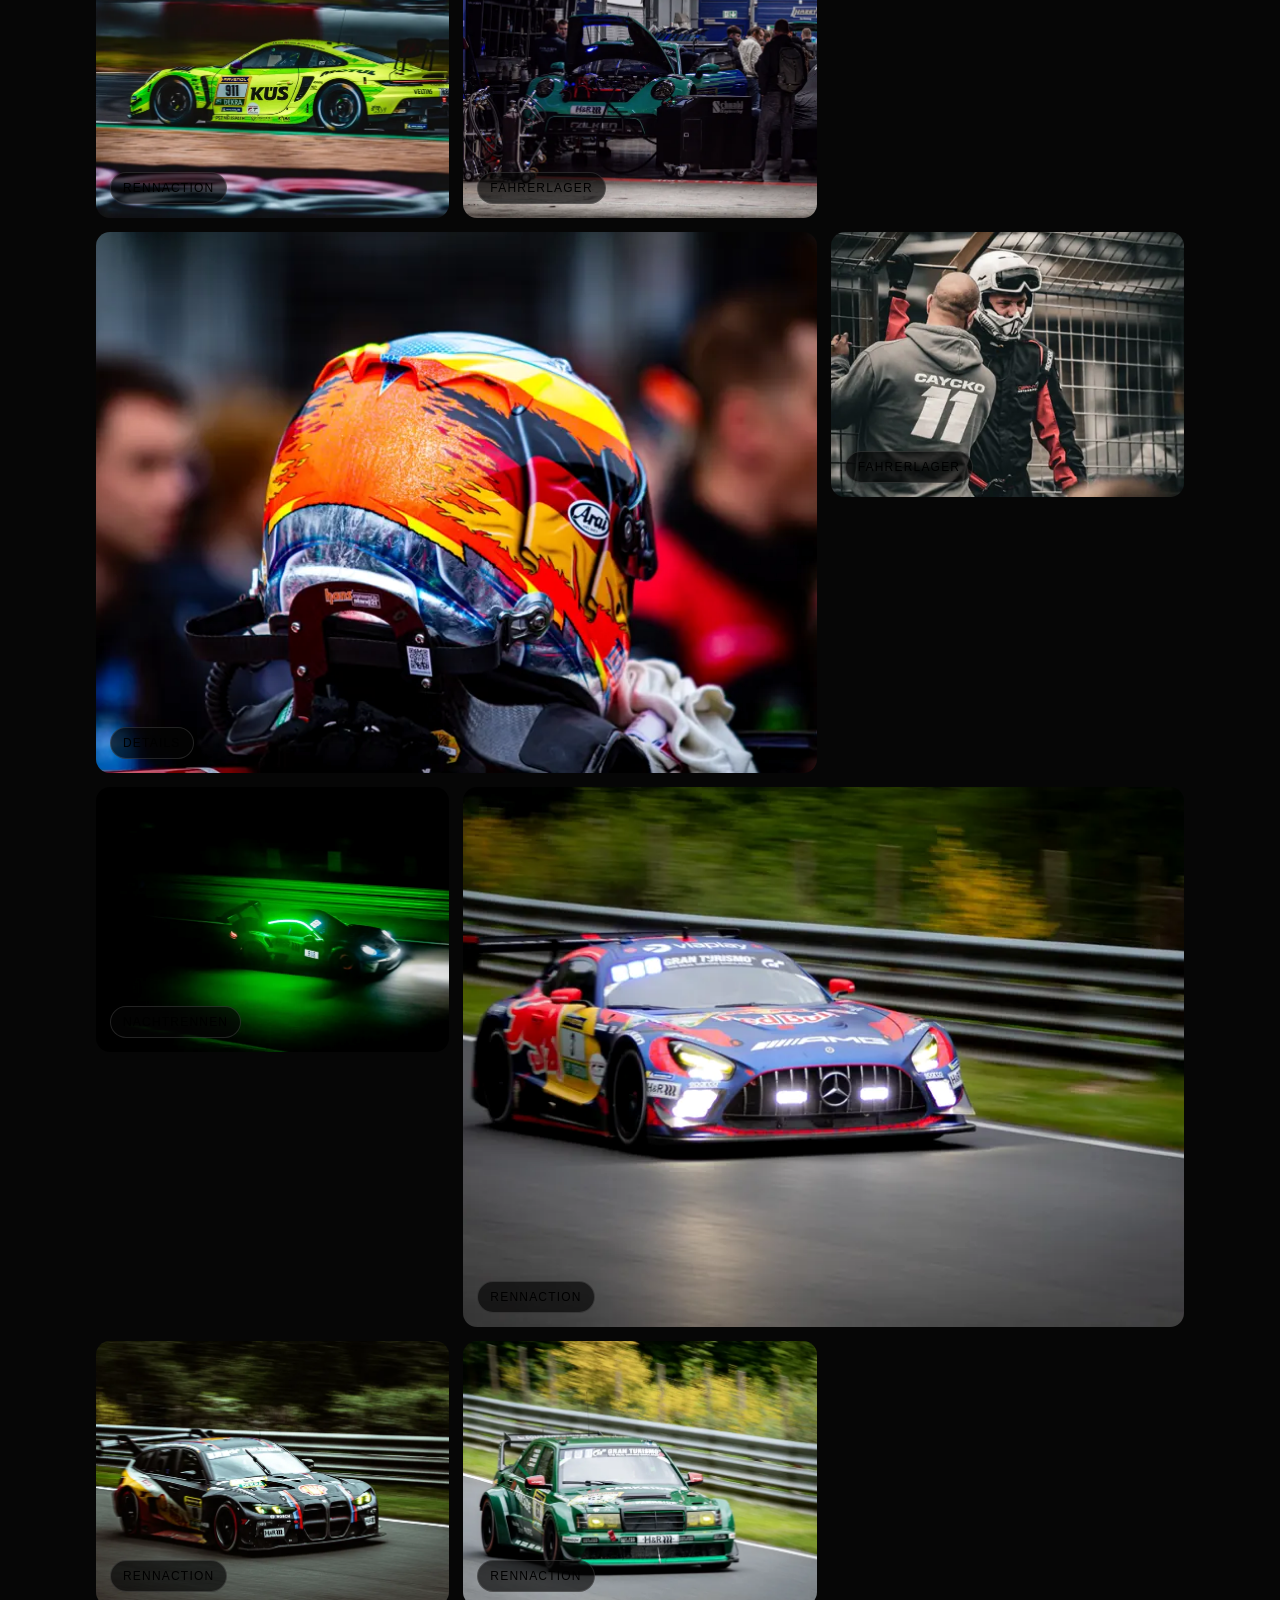
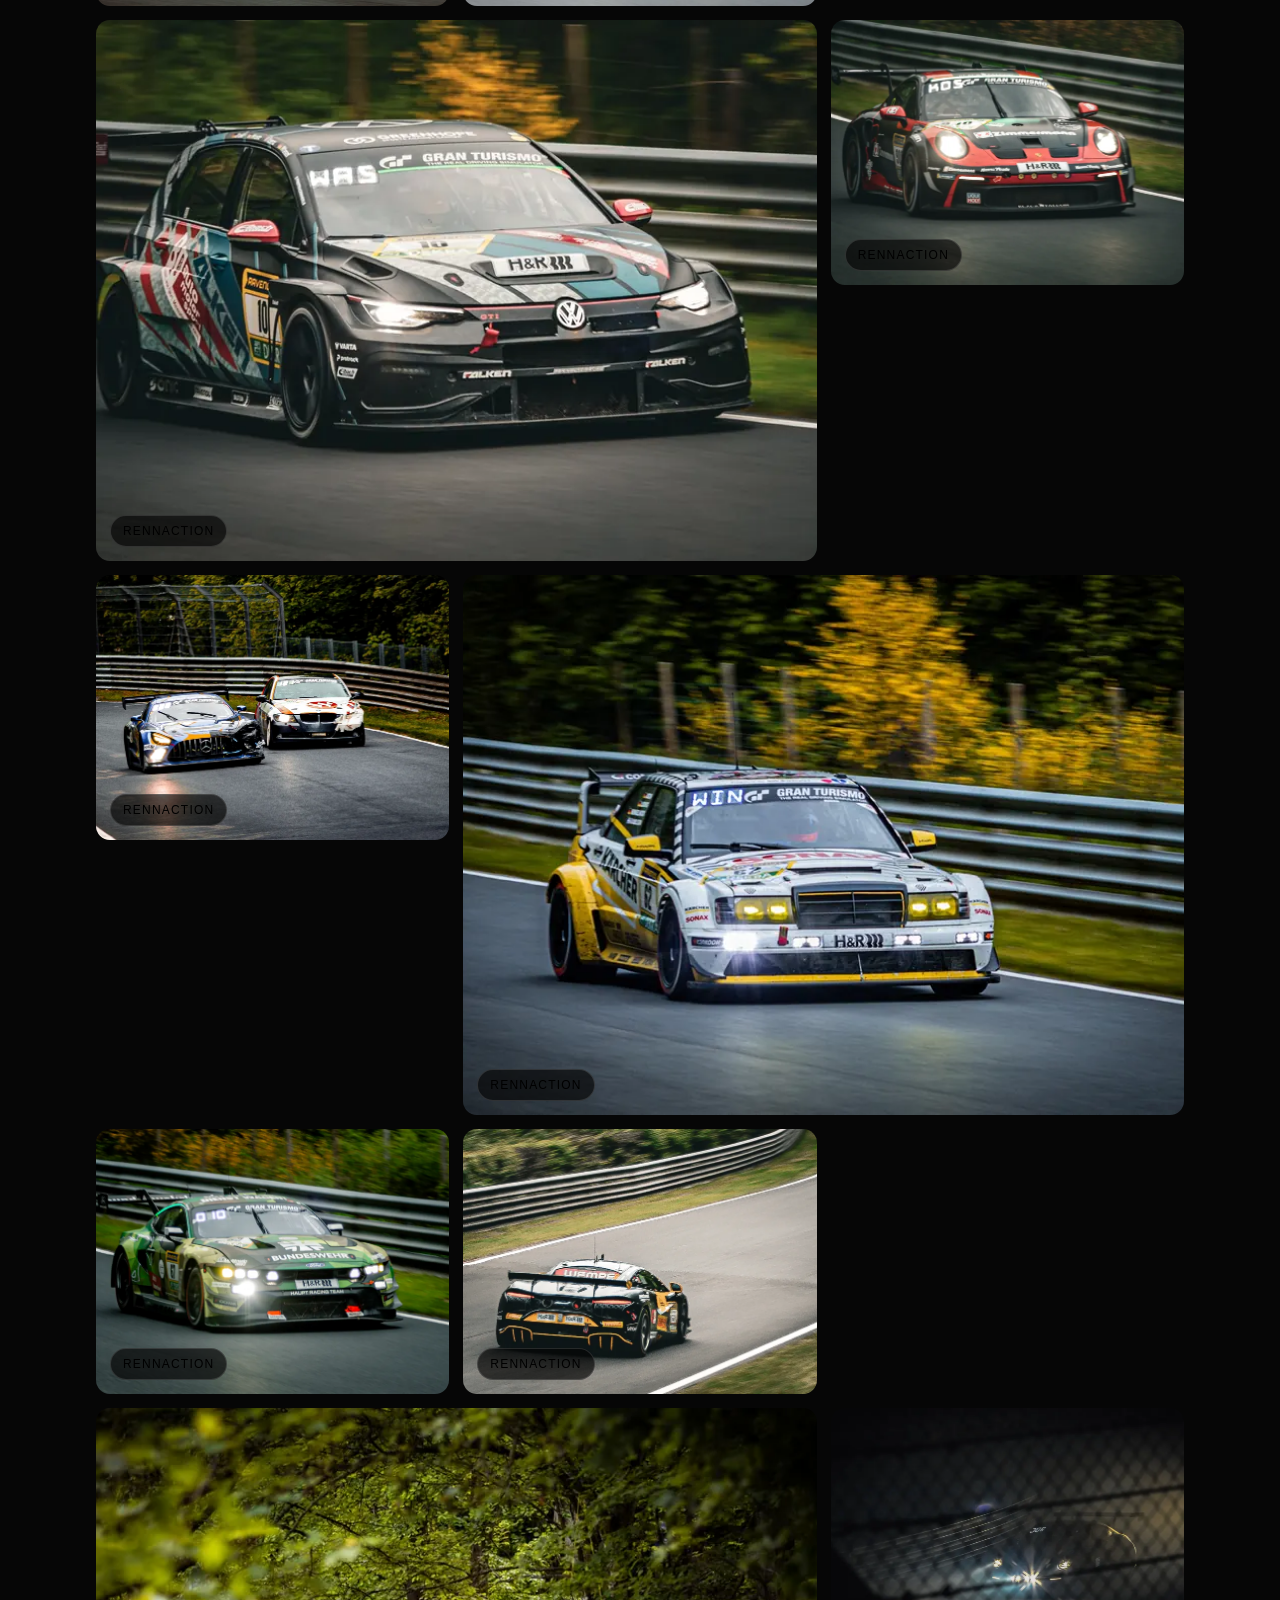
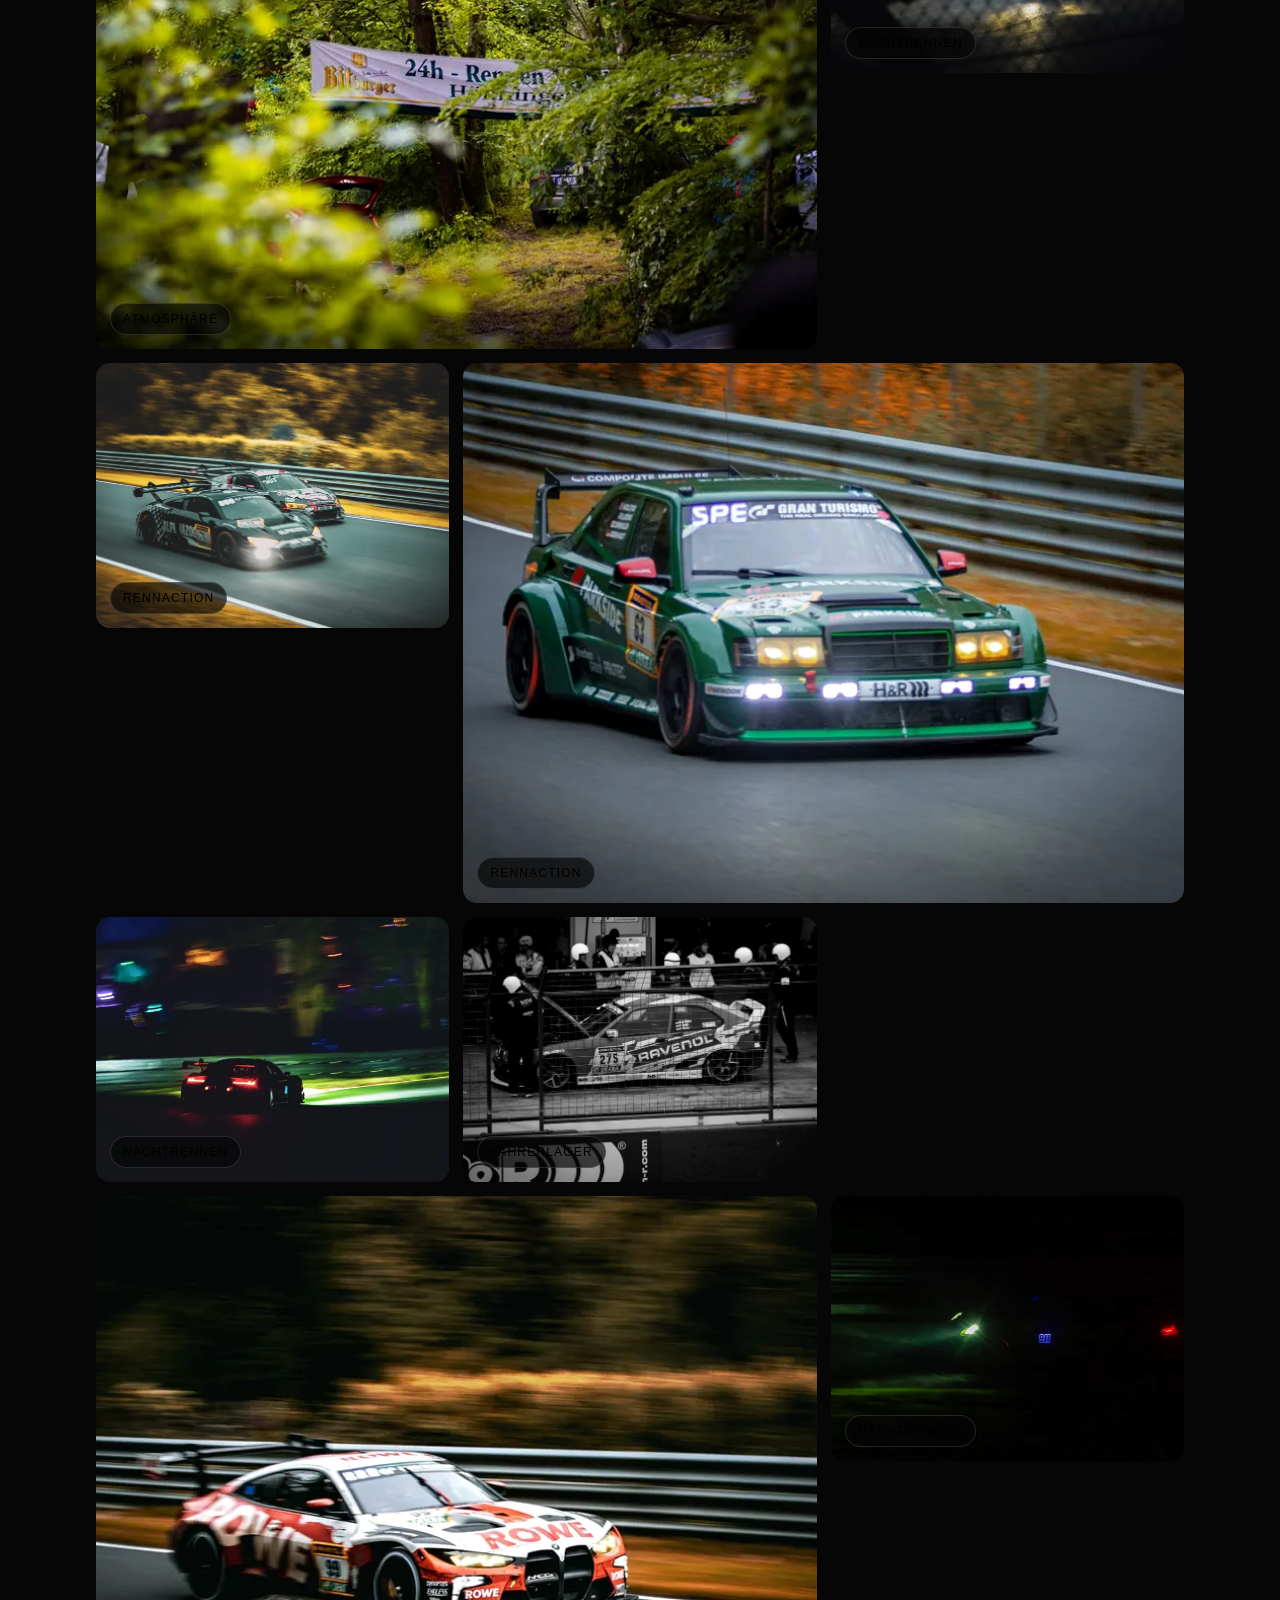
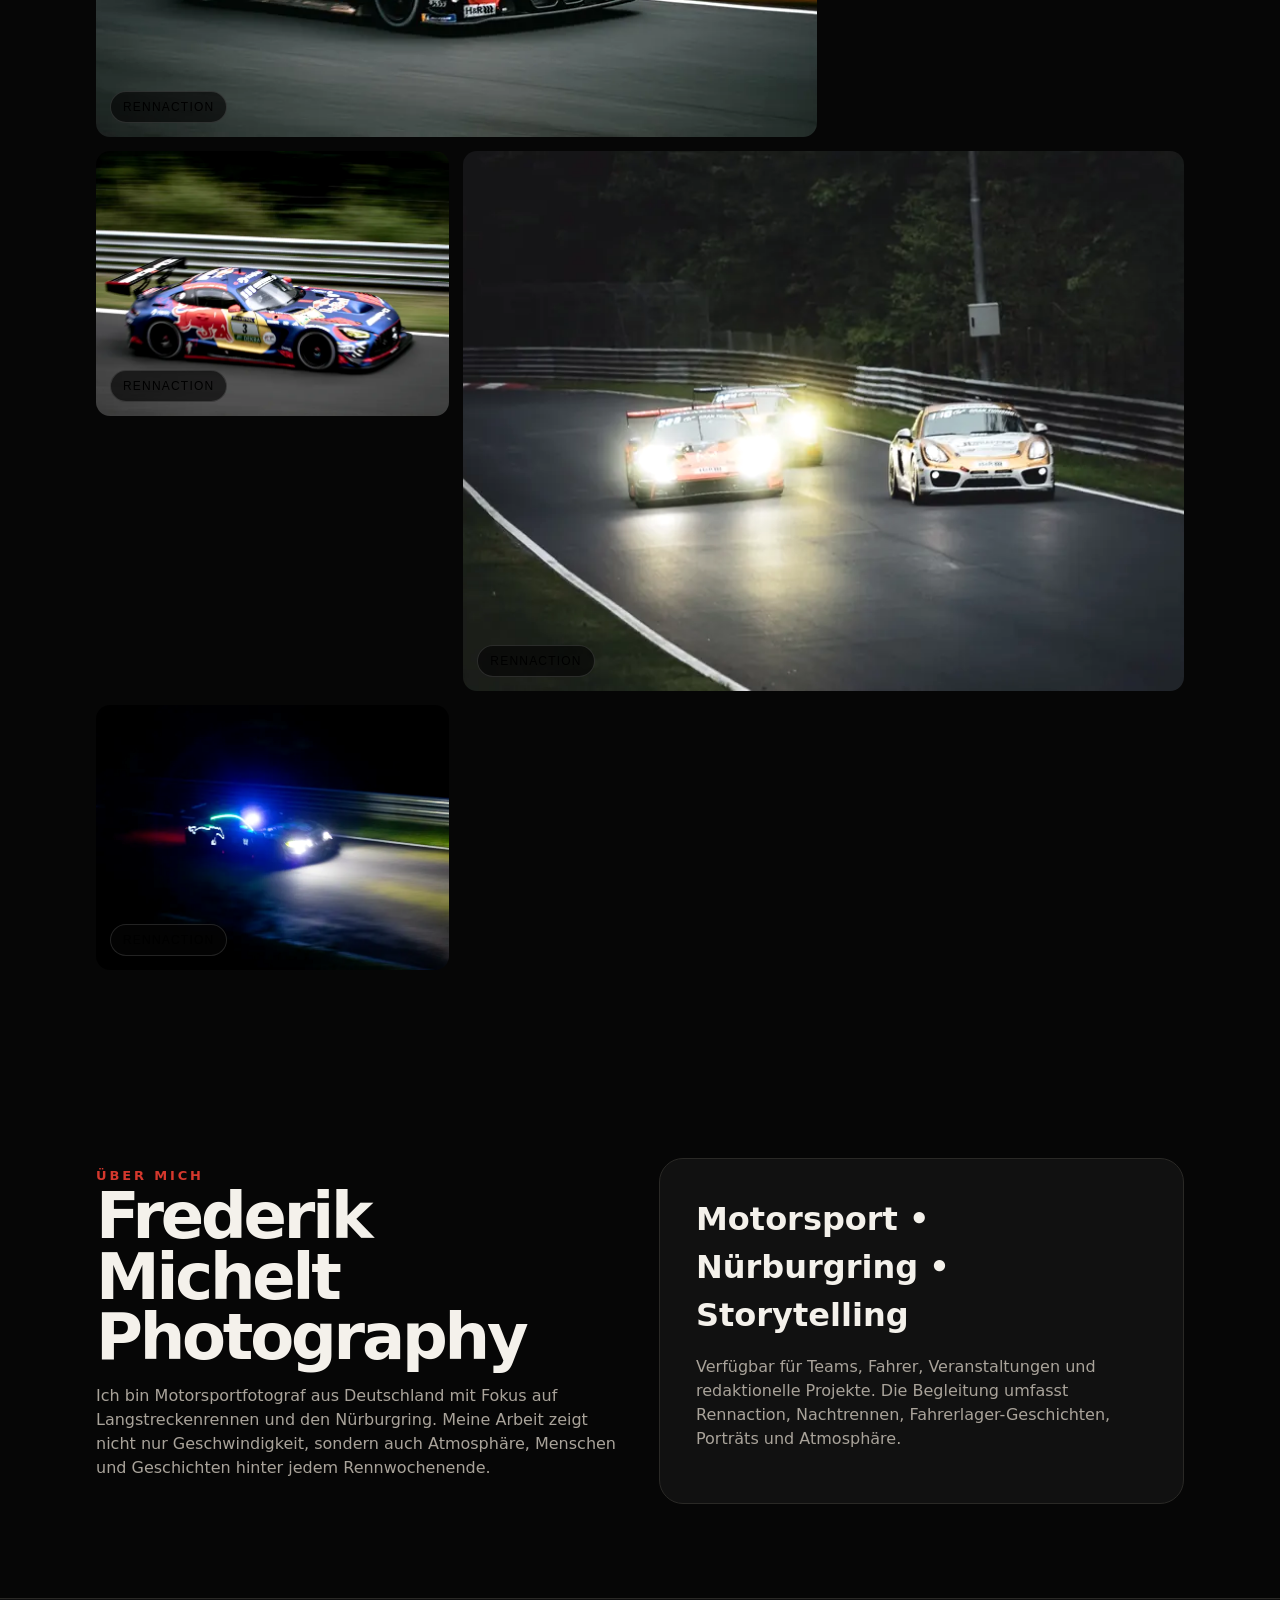
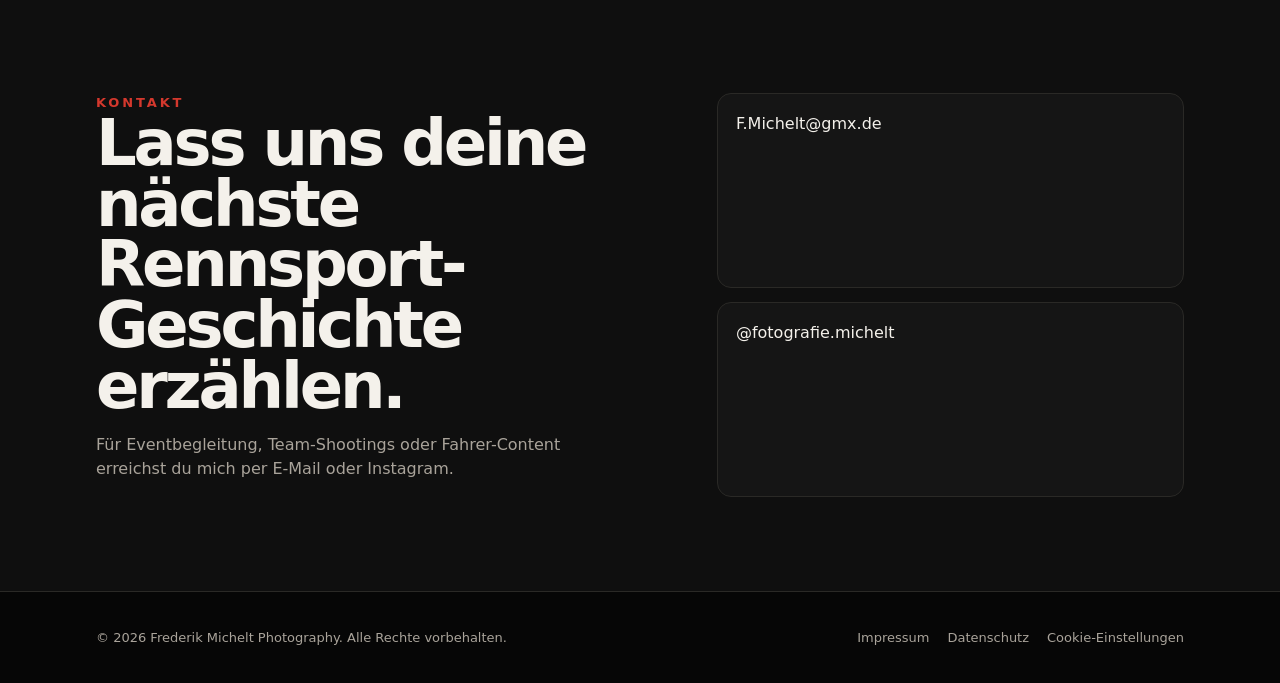
==== commit 0424d336: "Update index.html" ====
--- a/index.html
+++ b/index.html
@@ -1,9 +1,4 @@
-<!doctype html><html lang='de'><head><meta charset='utf-8'><meta name='viewport' content='width=device-width, initial-scale=1'><title>Frederik Michelt Photography — Motorsport • Nürburgring • Storytelling</title><meta name='description' content='Frederik Michelt is a motorsport photographer focused on endurance racing, the Nürburgring and visual storytelling from track to paddock.'><meta property='og:title' content='Frederik Michelt Photography'><meta property='og:description' content='Motorsport • Nürburgring • Storytelling'><meta property='og:image' content='work-01.webp'><meta name='theme-color' content='#060606'><link rel='icon' href='favicon.svg'><link rel='stylesheet' href='styles.css'><link rel="stylesheet" href="consent.css"></head><body><nav class='nav'><a href='index.html' class='brand'>Frederik Michelt<small>Photography</small></a><div class='nav__links'><a href='#work' data-i18n='navPortfolio'>Portfolio</a><a href='#about' data-i18n='navAbout'>Über mich</a><a href='#contact' data-i18n='navContact'>Kontakt</a><div class='lang-switch' aria-label='Sprache wählen'><button type='button' data-lang='de' class='active' aria-label='Deutsch'>DE</button><span>|</span><button type='button' data-lang='en' aria-label='English'>EN</button></div></div></nav><header class='hero'><div class='hero__content reveal'><div class='hero__tag' data-i18n='heroTag'>Hero Shot · Nachtrennen</div><div class='kicker' data-i18n='kicker'>Motorsport • Nürburgring • Storytelling</div><h1 data-i18n='heroTitle'>Geschwindigkeit einzufangen ist leicht. Emotionen einzufangen ist alles.</h1><p data-i18n='heroText'>Motorsportfotografie mit Fokus auf Langstreckenrennen, Atmosphäre und die Momente zwischen grüner Flagge und Zieleinlauf.</p><div class='btns'><a class='btn btn--primary' href='#work' data-i18n='viewPortfolio'>Portfolio ansehen</a><a class='btn' href='mailto:F.Michelt@gmx.de' data-i18n='bookShoot'>Shooting anfragen</a></div></div></header><main><section class='section reveal'><div class='section__head'><h2 data-i18n='introTitle'>Gebaut aus Geschwindigkeit, Licht und Emotion.</h2><p data-i18n='introText'>Von nassen Nachtstints bis zu ruhigen Momenten im Fahrerlager verbindet das Portfolio Rennaction mit der menschlichen Seite des Motorsports.</p></div><div class='stats'><div class='stat'><b>Nürburgring</b><span data-i18n='statFocus'>Hauptfokus</span></div><div class='stat'><b data-i18n='statEndurance'>Langstrecke</b><span data-i18n='statStories'>Rennsport-Geschichten</span></div><div class='stat'><b data-i18n='statTrack'>Strecke + Fahrerlager</b><span data-i18n='statCoverage'>Komplette Begleitung</span></div></div></section><section class='section' id='work'><div class='section__head reveal'><h2 data-i18n='selectedTitle'>Ausgewählte Arbeiten</h2><p data-i18n='selectedText'>Eine kuratierte Auswahl ohne Duplikate – als visuelle Geschichte von Nachtrennen über Rennaction bis zum Leben im Fahrerlager.</p></div><div class='filters reveal'><button data-filter="All" class="active" data-i18n='filterAll'>Alle</button><button data-filter="Track Action" class="" data-i18n='filterTrack'>Rennaction</button><button data-filter="Night Racing" class="" data-i18n='filterNight'>Nachtrennen</button><button data-filter="Paddock" class="" data-i18n='filterPaddock'>Fahrerlager</button><button data-filter="Portraits" class="" data-i18n='filterPortraits'>Porträts</button><button data-filter="Details" class="" data-i18n='filterDetails'>Details</button><button data-filter="Atmosphere" class="" data-i18n='filterAtmosphere'>Atmosphäre</button></div><div class='grid' data-grid></div></section><section class='section split' id='about'><div class='reveal'><div class='kicker' data-i18n='aboutKicker'>Über mich</div><h2>Frederik Michelt Photography</h2><p class='lead' data-i18n='aboutText'>Ich bin Motorsportfotograf aus Deutschland mit Fokus auf Langstreckenrennen und den Nürburgring. Meine Arbeit zeigt nicht nur Geschwindigkeit, sondern auch Atmosphäre, Menschen und Geschichten hinter jedem Rennwochenende.</p></div><div class='portrait-card reveal'><h3>Motorsport • Nürburgring • Storytelling</h3><p class='lead' data-i18n='availability'>Verfügbar für Teams, Fahrer, Veranstaltungen und redaktionelle Projekte. Die Begleitung umfasst Rennaction, Nachtrennen, Fahrerlager-Geschichten, Porträts und Atmosphäre.</p></div></section><section class='contact' id='contact'><div class='section'><div class='reveal'><div class='kicker' data-i18n='contactKicker'>Kontakt</div><h2 data-i18n='contactTitle'>Lass uns deine nächste Rennsport-Geschichte erzählen.</h2><p class='lead' data-i18n='contactText'>Für Eventbegleitung, Team-Shootings oder Fahrer-Content erreichst du mich per E-Mail oder Instagram.</p></div><div class='contact-links reveal'><a href='mailto:F.Michelt@gmx.de'>F.Michelt@gmx.de</a><a href='https://www.instagram.com/fotografie.michelt' target='_blank' rel='noopener'>@fotografie.michelt</a></div></div></section></main><footer class='footer'><div data-i18n='copyright'>© 2026 Frederik Michelt Photography. Alle Rechte vorbehalten.</div><div><a href='impressum.html'>Impressum</a><a href='datenschutz.html'>Datenschutz</a><a href="#" onclick="window.fmResetPrivacyConsent(); return false;">
-Cookie-Einstellungen
-
-  </a>
-
-</div></div></footer><div class='lightbox' aria-modal='true'><button data-close>×</button><button data-prev>‹</button><img alt='Frederik Michelt Photography portfolio image'><button data-next>›</button><div class='lightbox__meta'></div></div><script>window.PORTFOLIO_DATA=[{"src": "work-01.webp", "thumb": "thumb-01.webp", "category": "Night Racing", "title": "Night Racing", "orig": "_MG_4476.jpg"}, {"src": "work-02.webp", "thumb": "thumb-02.webp", "category": "Track Action", "title": "Track Action", "orig": "_MG_4299-2.jpg"}, {"src": "work-03.webp", "thumb": "thumb-03.webp", "category": "Track Action", "title": "Track Action", "orig": "AB979B0D-C5D9-42D9-9928-4AC96F6A704B.jpeg"}, {"src": "work-04.webp", "thumb": "thumb-04.webp", "category": "Portraits", "title": "Portraits", "orig": "IMG_9326.JPG"}, {"src": "work-05.webp", "thumb": "thumb-05.webp", "category": "Track Action", "title": "Track Action", "orig": "_MG_5565.jpg"}, {"src": "work-06.webp", "thumb": "thumb-06.webp", "category": "Paddock", "title": "Paddock", "orig": "_MG_5495.jpg"}, {"src": "work-07.webp", "thumb": "thumb-07.webp", "category": "Details", "title": "Details", "orig": "IMG_0034.JPG"}, {"src": "work-08.webp", "thumb": "thumb-08.webp", "category": "Paddock", "title": "Paddock", "orig": "IMG_9325.JPG"}, {"src": "work-09.webp", "thumb": "thumb-09.webp", "category": "Night Racing", "title": "Night Racing", "orig": "4255BCC3-2B7D-488E-8BAB-874433BCE7A8.jpeg"}, {"src": "work-10.webp", "thumb": "thumb-10.webp", "category": "Track Action", "title": "Track Action", "orig": "AD0463D3-8718-4EA1-AE17-06C8E7973819.jpeg"}, {"src": "work-11.webp", "thumb": "thumb-11.webp", "category": "Track Action", "title": "Track Action", "orig": "C0DC1B4F-8801-4ECC-AB5F-2B6B2CD41ECD.jpeg"}, {"src": "work-12.webp", "thumb": "thumb-12.webp", "category": "Track Action", "title": "Track Action", "orig": "D75DDA1B-10E5-4F0B-8B0B-2D7D2FF1464F.jpeg"}, {"src": "work-13.webp", "thumb": "thumb-13.webp", "category": "Track Action", "title": "Track Action", "orig": "B45F1DF5-B133-466D-85F8-8EEBB1E1562B.jpeg"}, {"src": "work-14.webp", "thumb": "thumb-14.webp", "category": "Track Action", "title": "Track Action", "orig": "083387F7-68BC-497B-812B-60C09C8F2D5F.jpeg"}, {"src": "work-15.webp", "thumb": "thumb-15.webp", "category": "Track Action", "title": "Track Action", "orig": "389EC74C-E21A-4D5B-862F-4BAF17D9116A.jpeg"}, {"src": "work-16.webp", "thumb": "thumb-16.webp", "category": "Track Action", "title": "Track Action", "orig": "6C456C41-3F5B-4BE9-958A-926198D4EE4F.jpeg"}, {"src": "work-17.webp", "thumb": "thumb-17.webp", "category": "Track Action", "title": "Track Action", "orig": "4F277735-7DAA-4178-9716-83EEA3A2789B.jpeg"}, {"src": "work-18.webp", "thumb": "thumb-18.webp", "category": "Track Action", "title": "Track Action", "orig": "1A4AD780-050B-45B4-A3F0-637807733795.jpeg"}, {"src": "work-19.webp", "thumb": "thumb-19.webp", "category": "Atmosphere", "title": "Atmosphere", "orig": "_MG_4212-2.jpg"}, {"src": "work-20.webp", "thumb": "thumb-20.webp", "category": "Night Racing", "title": "Night Racing", "orig": "_MG_4463.jpg"}, {"src": "work-21.webp", "thumb": "thumb-21.webp", "category": "Track Action", "title": "Track Action", "orig": "09AEBCFC-98A1-4868-A121-22A121679C5D.jpeg"}, {"src": "work-22.webp", "thumb": "thumb-22.webp", "category": "Track Action", "title": "Track Action", "orig": "30B58658-B232-4333-AA59-61EAD80A8187.jpeg"}, {"src": "work-23.webp", "thumb": "thumb-23.webp", "category": "Night Racing", "title": "Night Racing", "orig": "_MG_4498.jpg"}, {"src": "work-24.webp", "thumb": "thumb-24.webp", "category": "Paddock", "title": "Paddock", "orig": "B69DDB5D-96A8-4F21-B685-F1BE3D31EF00.jpeg"}, {"src": "work-25.webp", "thumb": "thumb-25.webp", "category": "Track Action", "title": "Track Action", "orig": "73B1ABF7-5601-4FB5-88CB-B687C7D0E6D9.jpeg"}, {"src": "work-26.webp", "thumb": "thumb-26.webp", "category": "Night Racing", "title": "Night Racing", "orig": "_MG_4417-2.jpg"}, {"src": "work-27.webp", "thumb": "thumb-27.webp", "category": "Track Action", "title": "Track Action", "orig": "C84C0B5C-47CB-4E81-85FE-CA0C975DA69B.jpeg"}, {"src": "work-28.webp", "thumb": "thumb-28.webp", "category": "Track Action", "title": "Track Action", "orig": "31573838-D450-4B1A-ACF6-B9DB3373281A.jpeg"}, {"src": "work-29.webp", "thumb": "thumb-29.webp", "category": "Track Action", "title": "Track Action", "orig": "8CCAE86D-18C7-449B-A807-7C15BC6908E0.jpeg"}];</script>
+<!doctype html><html lang='de'><head><meta charset='utf-8'><meta name='viewport' content='width=device-width, initial-scale=1'><title>Frederik Michelt Photography — Motorsport • Nürburgring • Storytelling</title><meta name='description' content='Frederik Michelt is a motorsport photographer focused on endurance racing, the Nürburgring and visual storytelling from track to paddock.'><meta property='og:title' content='Frederik Michelt Photography'><meta property='og:description' content='Motorsport • Nürburgring • Storytelling'><meta property='og:image' content='work-01.webp'><meta name='theme-color' content='#060606'><link rel='icon' href='favicon.svg'><link rel='stylesheet' href='styles.css'><link rel="stylesheet" href="consent.css"></head><body><nav class='nav'><a href='index.html' class='brand'>Frederik Michelt<small>Photography</small></a><div class='nav__links'><a href='#work' data-i18n='navPortfolio'>Portfolio</a><a href='#about' data-i18n='navAbout'>Über mich</a><a href='#contact' data-i18n='navContact'>Kontakt</a><div class='lang-switch' aria-label='Sprache wählen'><button type='button' data-lang='de' class='active' aria-label='Deutsch'>DE</button><span>|</span><button type='button' data-lang='en' aria-label='English'>EN</button></div></div></nav><header class='hero'><div class='hero__content reveal'><div class='hero__tag' data-i18n='heroTag'>Hero Shot · Nachtrennen</div><div class='kicker' data-i18n='kicker'>Motorsport • Nürburgring • Storytelling</div><h1 data-i18n='heroTitle'>Geschwindigkeit einzufangen ist leicht. Emotionen einzufangen ist alles.</h1><p data-i18n='heroText'>Motorsportfotografie mit Fokus auf Langstreckenrennen, Atmosphäre und die Momente zwischen grüner Flagge und Zieleinlauf.</p><div class='btns'><a class='btn btn--primary' href='#work' data-i18n='viewPortfolio'>Portfolio ansehen</a><a class='btn' href='mailto:F.Michelt@gmx.de' data-i18n='bookShoot'>Shooting anfragen</a></div></div></header><main><section class='section reveal'><div class='section__head'><h2 data-i18n='introTitle'>Gebaut aus Geschwindigkeit, Licht und Emotion.</h2><p data-i18n='introText'>Von nassen Nachtstints bis zu ruhigen Momenten im Fahrerlager verbindet das Portfolio Rennaction mit der menschlichen Seite des Motorsports.</p></div><div class='stats'><div class='stat'><b>Nürburgring</b><span data-i18n='statFocus'>Hauptfokus</span></div><div class='stat'><b data-i18n='statEndurance'>Langstrecke</b><span data-i18n='statStories'>Rennsport-Geschichten</span></div><div class='stat'><b data-i18n='statTrack'>Strecke + Fahrerlager</b><span data-i18n='statCoverage'>Komplette Begleitung</span></div></div></section><section class='section' id='work'><div class='section__head reveal'><h2 data-i18n='selectedTitle'>Ausgewählte Arbeiten</h2><p data-i18n='selectedText'>Eine kuratierte Auswahl ohne Duplikate – als visuelle Geschichte von Nachtrennen über Rennaction bis zum Leben im Fahrerlager.</p></div><div class='filters reveal'><button data-filter="All" class="active" data-i18n='filterAll'>Alle</button><button data-filter="Track Action" class="" data-i18n='filterTrack'>Rennaction</button><button data-filter="Night Racing" class="" data-i18n='filterNight'>Nachtrennen</button><button data-filter="Paddock" class="" data-i18n='filterPaddock'>Fahrerlager</button><button data-filter="Portraits" class="" data-i18n='filterPortraits'>Porträts</button><button data-filter="Details" class="" data-i18n='filterDetails'>Details</button><button data-filter="Atmosphere" class="" data-i18n='filterAtmosphere'>Atmosphäre</button></div><div class='grid' data-grid></div></section><section class='section split' id='about'><div class='reveal'><div class='kicker' data-i18n='aboutKicker'>Über mich</div><h2>Frederik Michelt Photography</h2><p class='lead' data-i18n='aboutText'>Ich bin Motorsportfotograf aus Deutschland mit Fokus auf Langstreckenrennen und den Nürburgring. Meine Arbeit zeigt nicht nur Geschwindigkeit, sondern auch Atmosphäre, Menschen und Geschichten hinter jedem Rennwochenende.</p></div><div class='portrait-card reveal'><h3>Motorsport • Nürburgring • Storytelling</h3><p class='lead' data-i18n='availability'>Verfügbar für Teams, Fahrer, Veranstaltungen und redaktionelle Projekte. Die Begleitung umfasst Rennaction, Nachtrennen, Fahrerlager-Geschichten, Porträts und Atmosphäre.</p></div></section><section class='contact' id='contact'><div class='section'><div class='reveal'><div class='kicker' data-i18n='contactKicker'>Kontakt</div><h2 data-i18n='contactTitle'>Lass uns deine nächste Rennsport-Geschichte erzählen.</h2><p class='lead' data-i18n='contactText'>Für Eventbegleitung, Team-Shootings oder Fahrer-Content erreichst du mich per E-Mail oder Instagram.</p></div><div class='contact-links reveal'><a href='mailto:F.Michelt@gmx.de'>F.Michelt@gmx.de</a><a href='https://www.instagram.com/fotografie.michelt' target='_blank' rel='noopener'>@fotografie.michelt</a></div></div></section></main><footer class='footer'><div data-i18n='copyright'>© 2026 Frederik Michelt Photography. Alle Rechte vorbehalten.</div><div><a href='impressum.html'>Impressum</a><a href='datenschutz.html'>Datenschutz</a><a href="#" onclick="window.fmResetPrivacyConsent(); return false;">Cookie-Einstellungen</a></div></div></footer><div class='lightbox' aria-modal='true'><button data-close>×</button><button data-prev>‹</button><img alt='Frederik Michelt Photography portfolio image'><button data-next>›</button><div class='lightbox__meta'></div></div><script>window.PORTFOLIO_DATA=[{"src": "work-01.webp", "thumb": "thumb-01.webp", "category": "Night Racing", "title": "Night Racing", "orig": "_MG_4476.jpg"}, {"src": "work-02.webp", "thumb": "thumb-02.webp", "category": "Track Action", "title": "Track Action", "orig": "_MG_4299-2.jpg"}, {"src": "work-03.webp", "thumb": "thumb-03.webp", "category": "Track Action", "title": "Track Action", "orig": "AB979B0D-C5D9-42D9-9928-4AC96F6A704B.jpeg"}, {"src": "work-04.webp", "thumb": "thumb-04.webp", "category": "Portraits", "title": "Portraits", "orig": "IMG_9326.JPG"}, {"src": "work-05.webp", "thumb": "thumb-05.webp", "category": "Track Action", "title": "Track Action", "orig": "_MG_5565.jpg"}, {"src": "work-06.webp", "thumb": "thumb-06.webp", "category": "Paddock", "title": "Paddock", "orig": "_MG_5495.jpg"}, {"src": "work-07.webp", "thumb": "thumb-07.webp", "category": "Details", "title": "Details", "orig": "IMG_0034.JPG"}, {"src": "work-08.webp", "thumb": "thumb-08.webp", "category": "Paddock", "title": "Paddock", "orig": "IMG_9325.JPG"}, {"src": "work-09.webp", "thumb": "thumb-09.webp", "category": "Night Racing", "title": "Night Racing", "orig": "4255BCC3-2B7D-488E-8BAB-874433BCE7A8.jpeg"}, {"src": "work-10.webp", "thumb": "thumb-10.webp", "category": "Track Action", "title": "Track Action", "orig": "AD0463D3-8718-4EA1-AE17-06C8E7973819.jpeg"}, {"src": "work-11.webp", "thumb": "thumb-11.webp", "category": "Track Action", "title": "Track Action", "orig": "C0DC1B4F-8801-4ECC-AB5F-2B6B2CD41ECD.jpeg"}, {"src": "work-12.webp", "thumb": "thumb-12.webp", "category": "Track Action", "title": "Track Action", "orig": "D75DDA1B-10E5-4F0B-8B0B-2D7D2FF1464F.jpeg"}, {"src": "work-13.webp", "thumb": "thumb-13.webp", "category": "Track Action", "title": "Track Action", "orig": "B45F1DF5-B133-466D-85F8-8EEBB1E1562B.jpeg"}, {"src": "work-14.webp", "thumb": "thumb-14.webp", "category": "Track Action", "title": "Track Action", "orig": "083387F7-68BC-497B-812B-60C09C8F2D5F.jpeg"}, {"src": "work-15.webp", "thumb": "thumb-15.webp", "category": "Track Action", "title": "Track Action", "orig": "389EC74C-E21A-4D5B-862F-4BAF17D9116A.jpeg"}, {"src": "work-16.webp", "thumb": "thumb-16.webp", "category": "Track Action", "title": "Track Action", "orig": "6C456C41-3F5B-4BE9-958A-926198D4EE4F.jpeg"}, {"src": "work-17.webp", "thumb": "thumb-17.webp", "category": "Track Action", "title": "Track Action", "orig": "4F277735-7DAA-4178-9716-83EEA3A2789B.jpeg"}, {"src": "work-18.webp", "thumb": "thumb-18.webp", "category": "Track Action", "title": "Track Action", "orig": "1A4AD780-050B-45B4-A3F0-637807733795.jpeg"}, {"src": "work-19.webp", "thumb": "thumb-19.webp", "category": "Atmosphere", "title": "Atmosphere", "orig": "_MG_4212-2.jpg"}, {"src": "work-20.webp", "thumb": "thumb-20.webp", "category": "Night Racing", "title": "Night Racing", "orig": "_MG_4463.jpg"}, {"src": "work-21.webp", "thumb": "thumb-21.webp", "category": "Track Action", "title": "Track Action", "orig": "09AEBCFC-98A1-4868-A121-22A121679C5D.jpeg"}, {"src": "work-22.webp", "thumb": "thumb-22.webp", "category": "Track Action", "title": "Track Action", "orig": "30B58658-B232-4333-AA59-61EAD80A8187.jpeg"}, {"src": "work-23.webp", "thumb": "thumb-23.webp", "category": "Night Racing", "title": "Night Racing", "orig": "_MG_4498.jpg"}, {"src": "work-24.webp", "thumb": "thumb-24.webp", "category": "Paddock", "title": "Paddock", "orig": "B69DDB5D-96A8-4F21-B685-F1BE3D31EF00.jpeg"}, {"src": "work-25.webp", "thumb": "thumb-25.webp", "category": "Track Action", "title": "Track Action", "orig": "73B1ABF7-5601-4FB5-88CB-B687C7D0E6D9.jpeg"}, {"src": "work-26.webp", "thumb": "thumb-26.webp", "category": "Night Racing", "title": "Night Racing", "orig": "_MG_4417-2.jpg"}, {"src": "work-27.webp", "thumb": "thumb-27.webp", "category": "Track Action", "title": "Track Action", "orig": "C84C0B5C-47CB-4E81-85FE-CA0C975DA69B.jpeg"}, {"src": "work-28.webp", "thumb": "thumb-28.webp", "category": "Track Action", "title": "Track Action", "orig": "31573838-D450-4B1A-ACF6-B9DB3373281A.jpeg"}, {"src": "work-29.webp", "thumb": "thumb-29.webp", "category": "Track Action", "title": "Track Action", "orig": "8CCAE86D-18C7-449B-A807-7C15BC6908E0.jpeg"}];</script>
 <script src="script.js"></script>
 <script src="consent.js"></script>
 </body>
